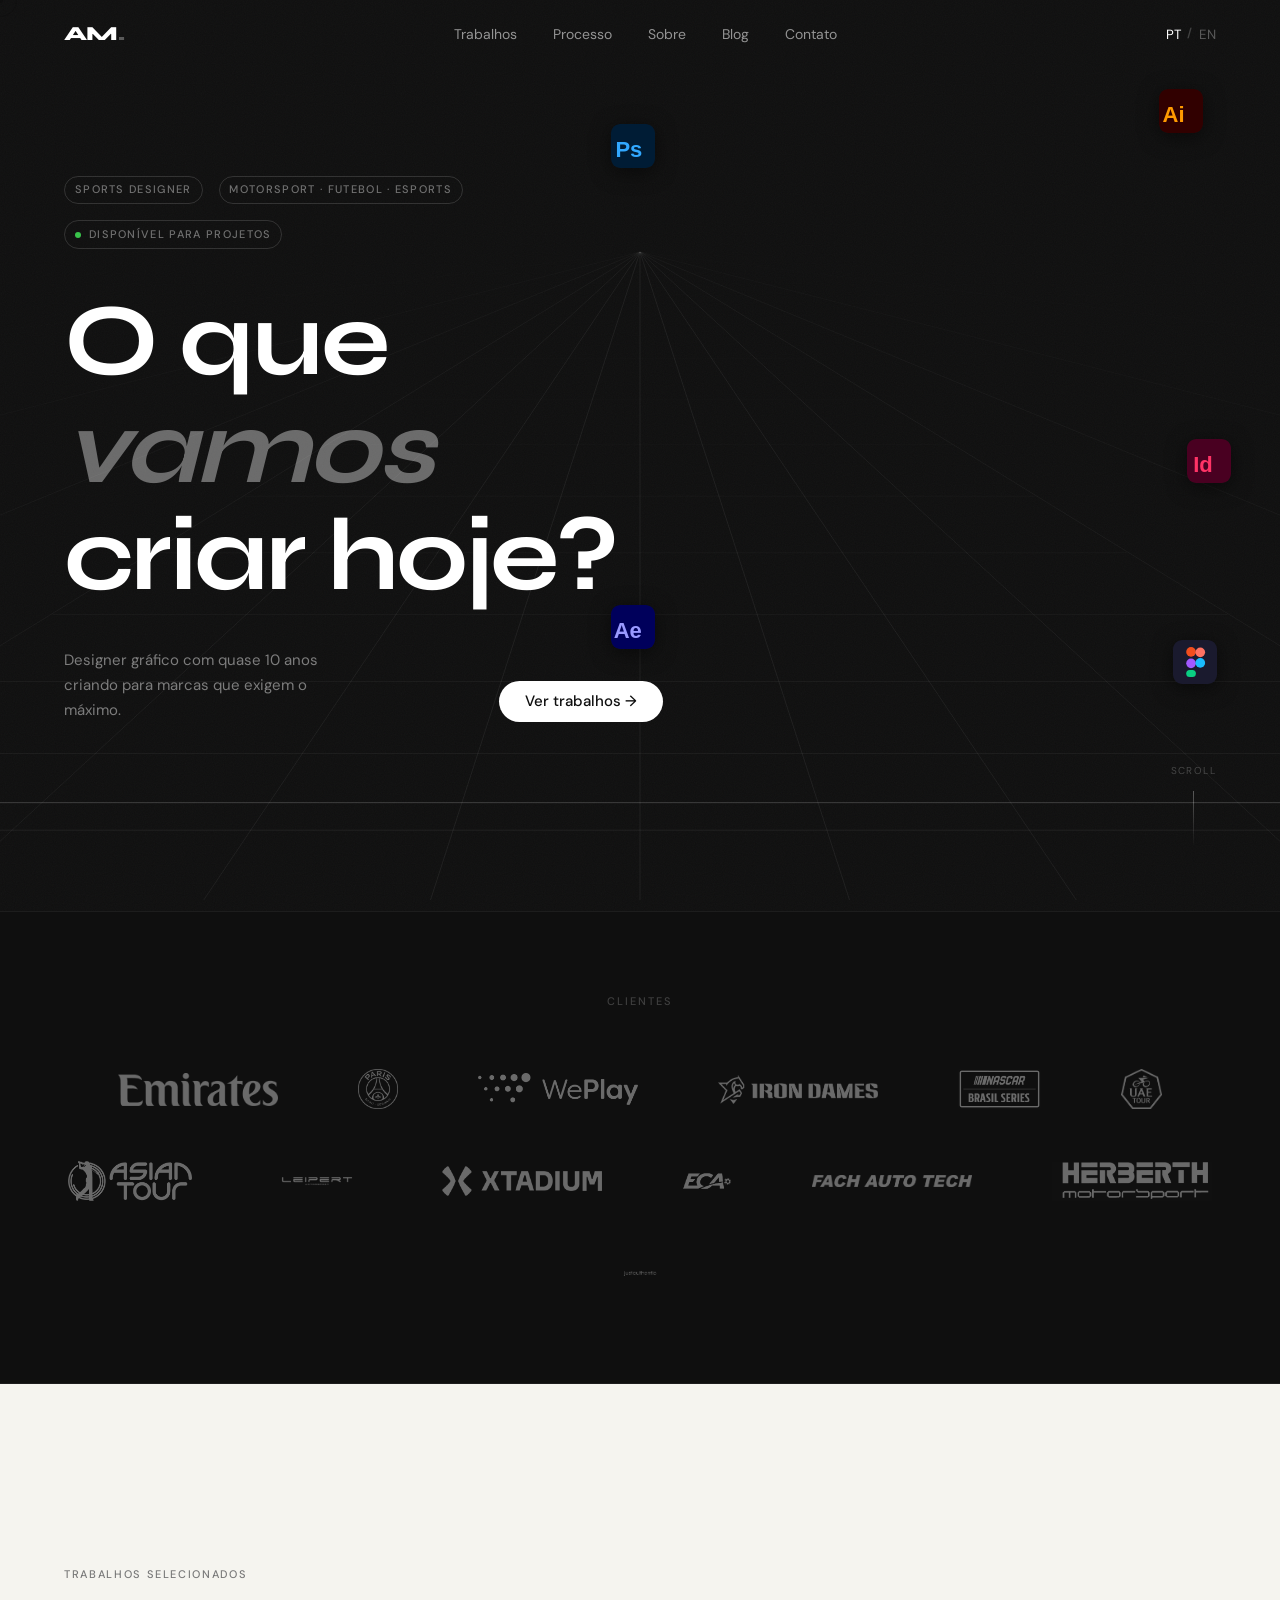
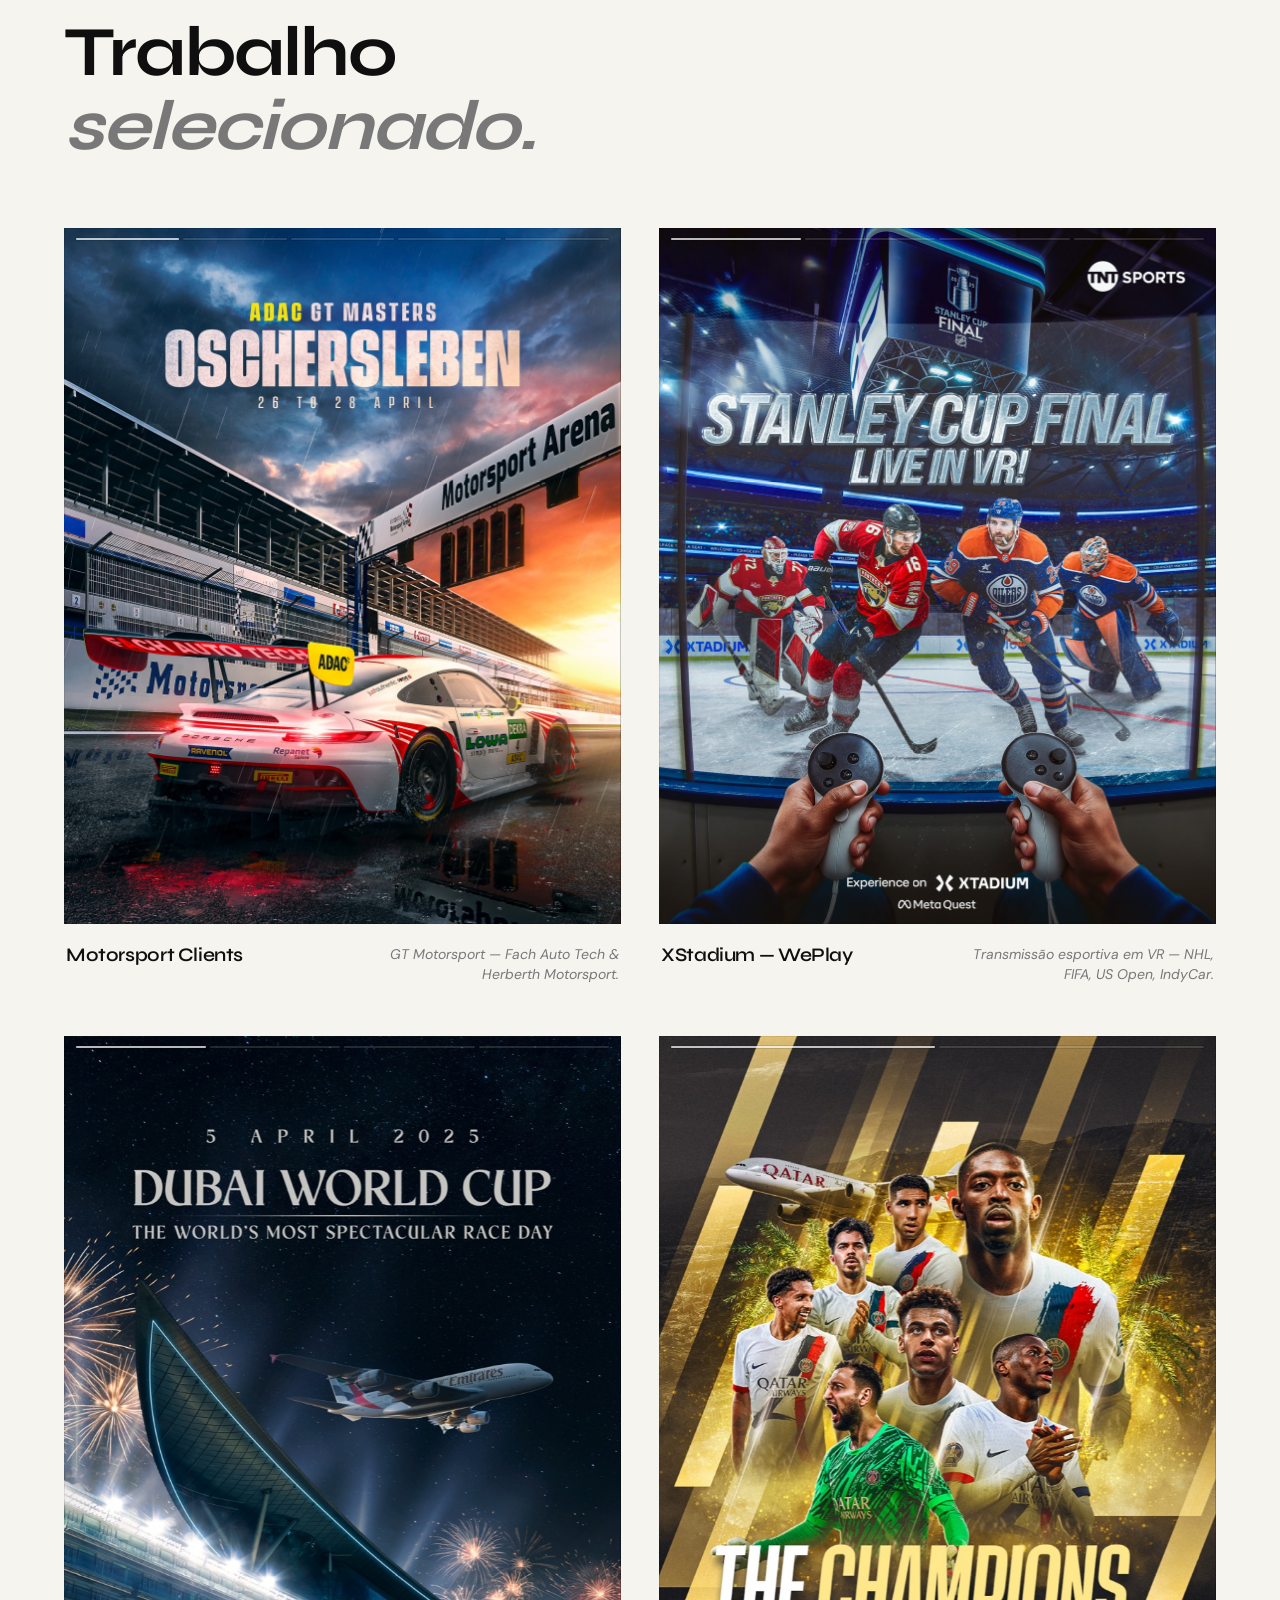
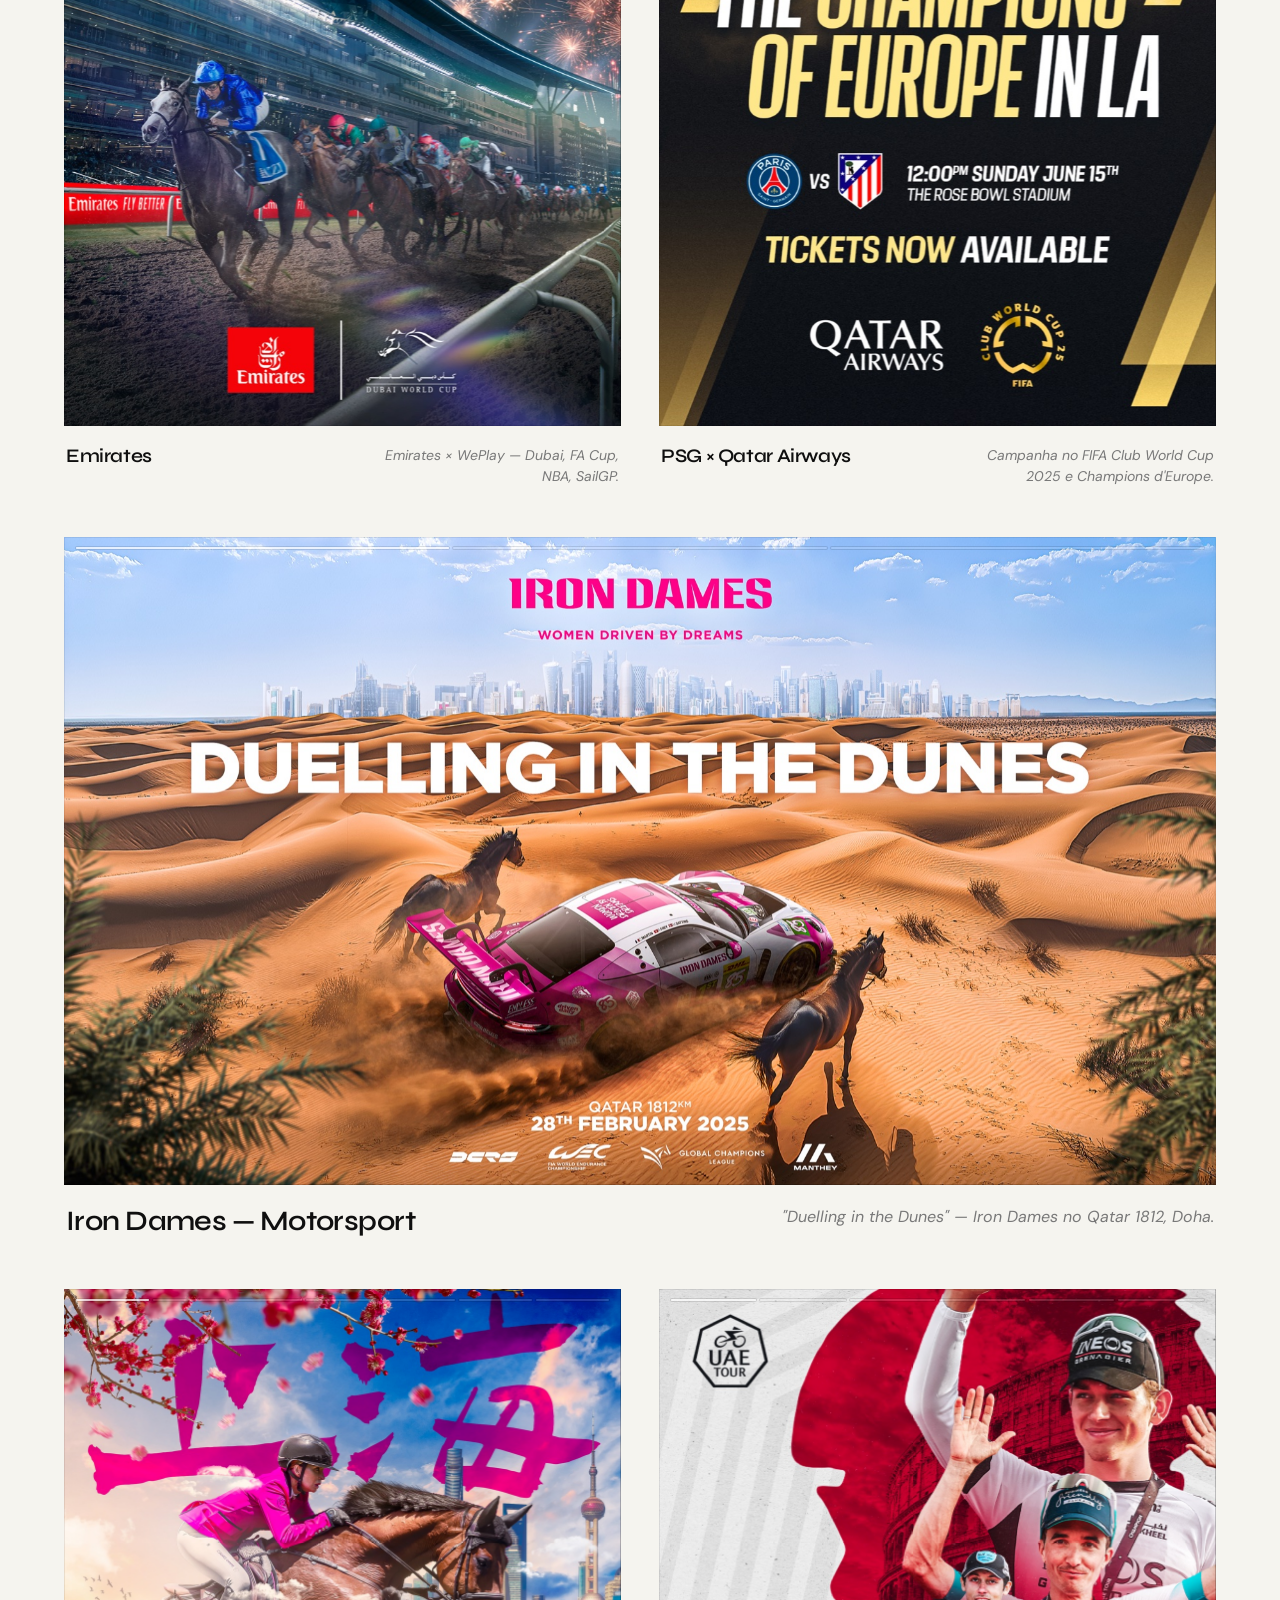
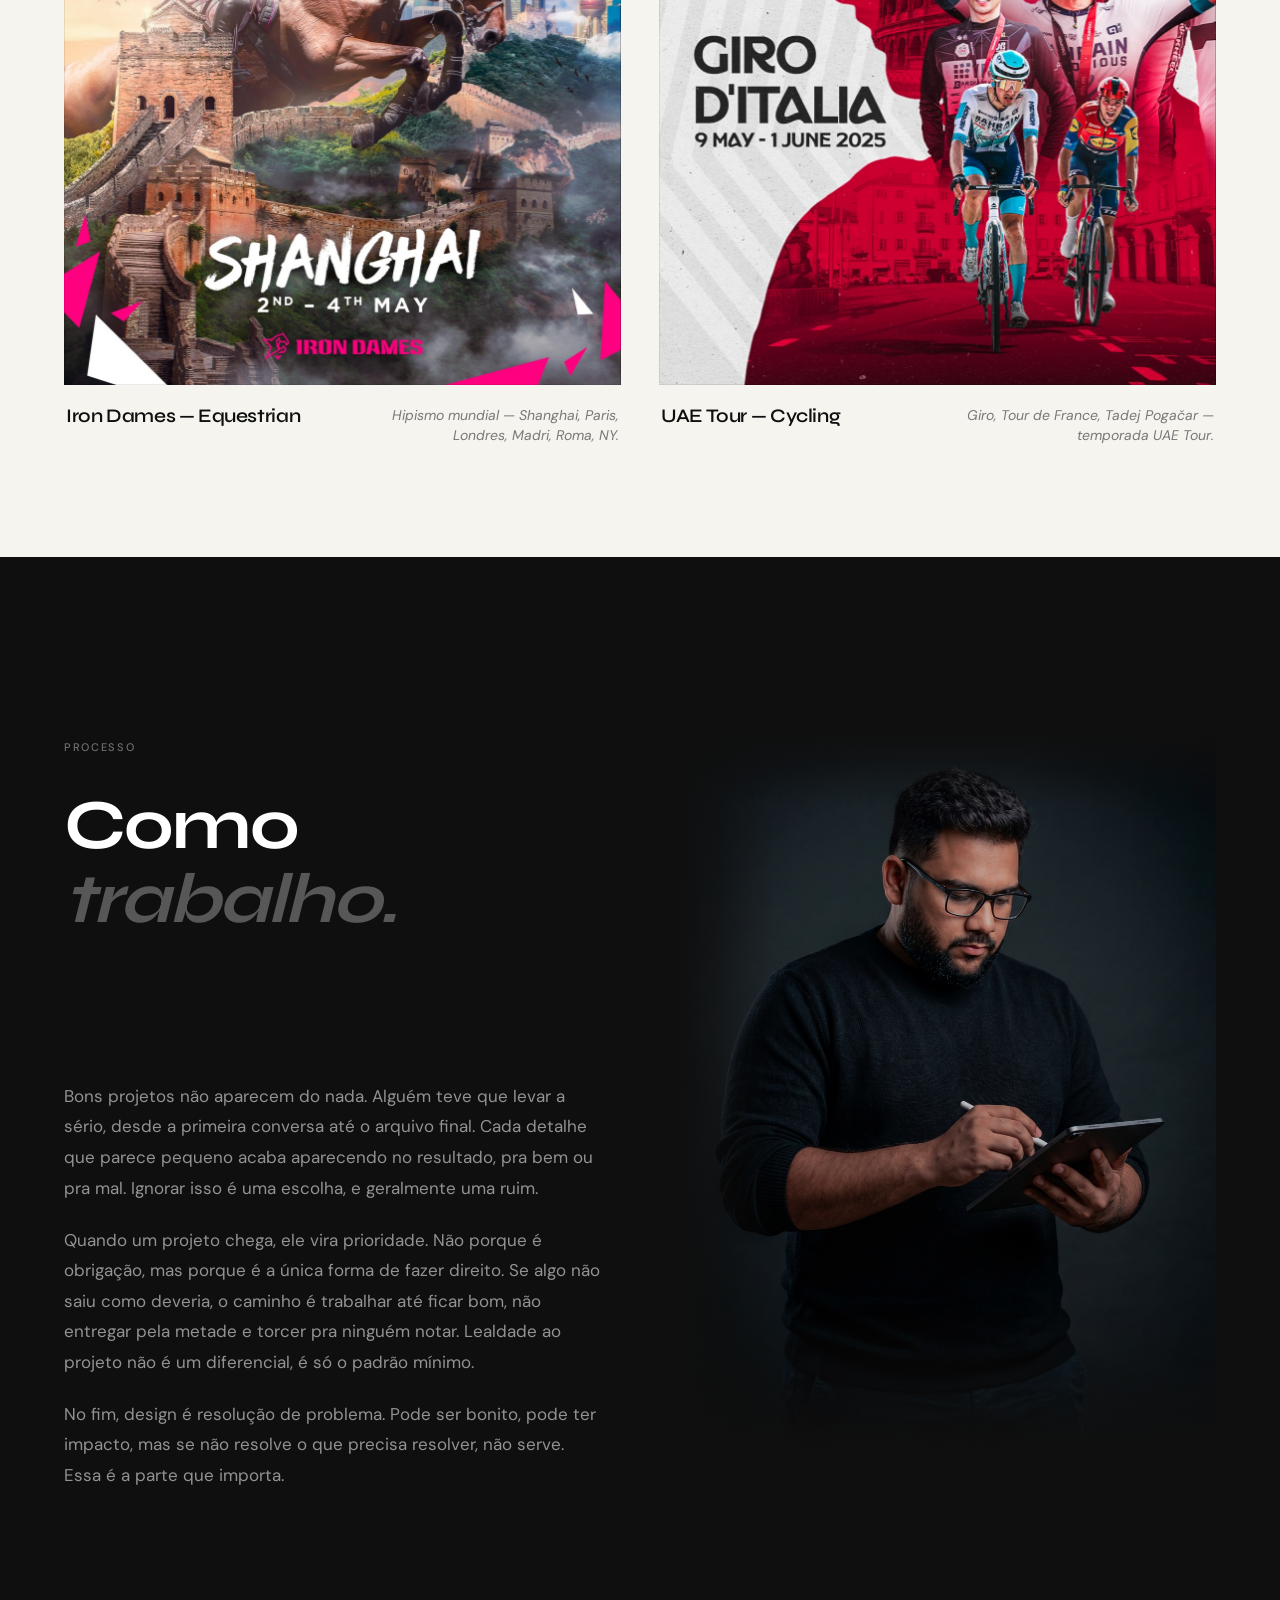
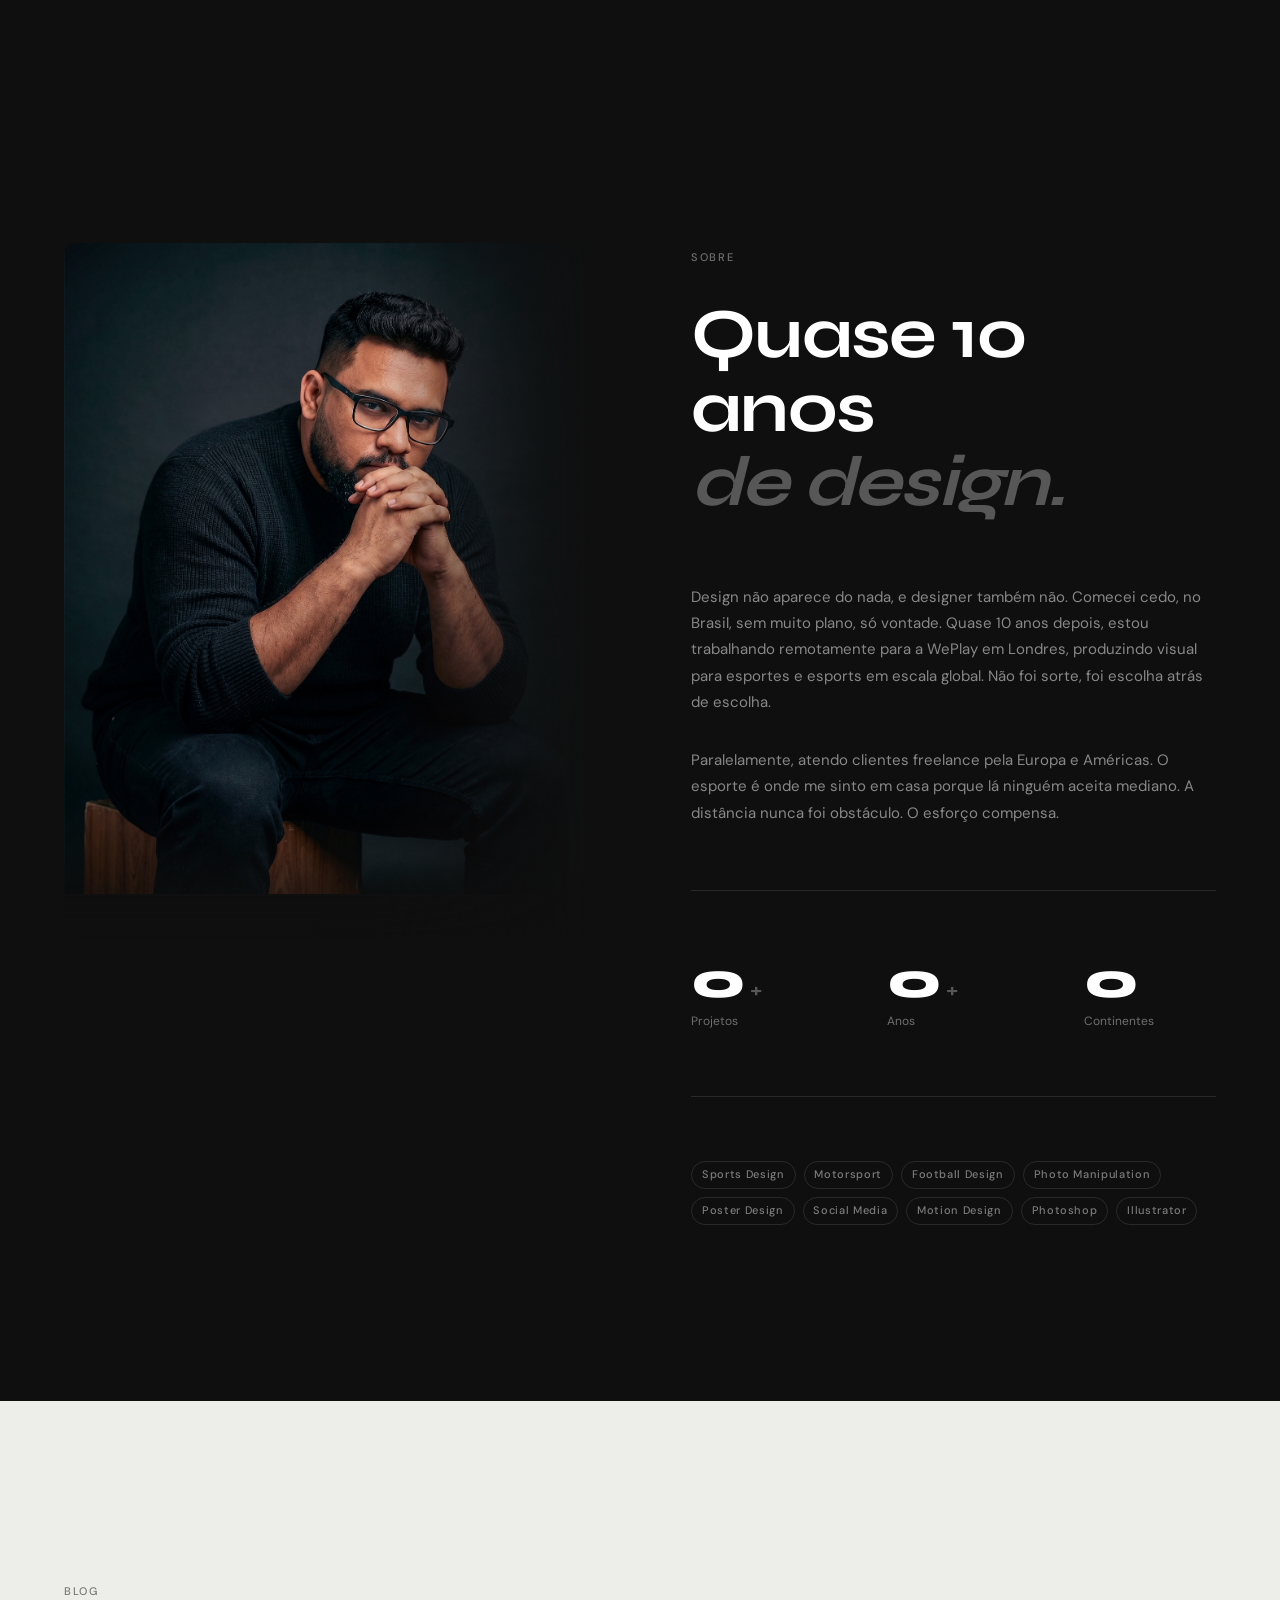
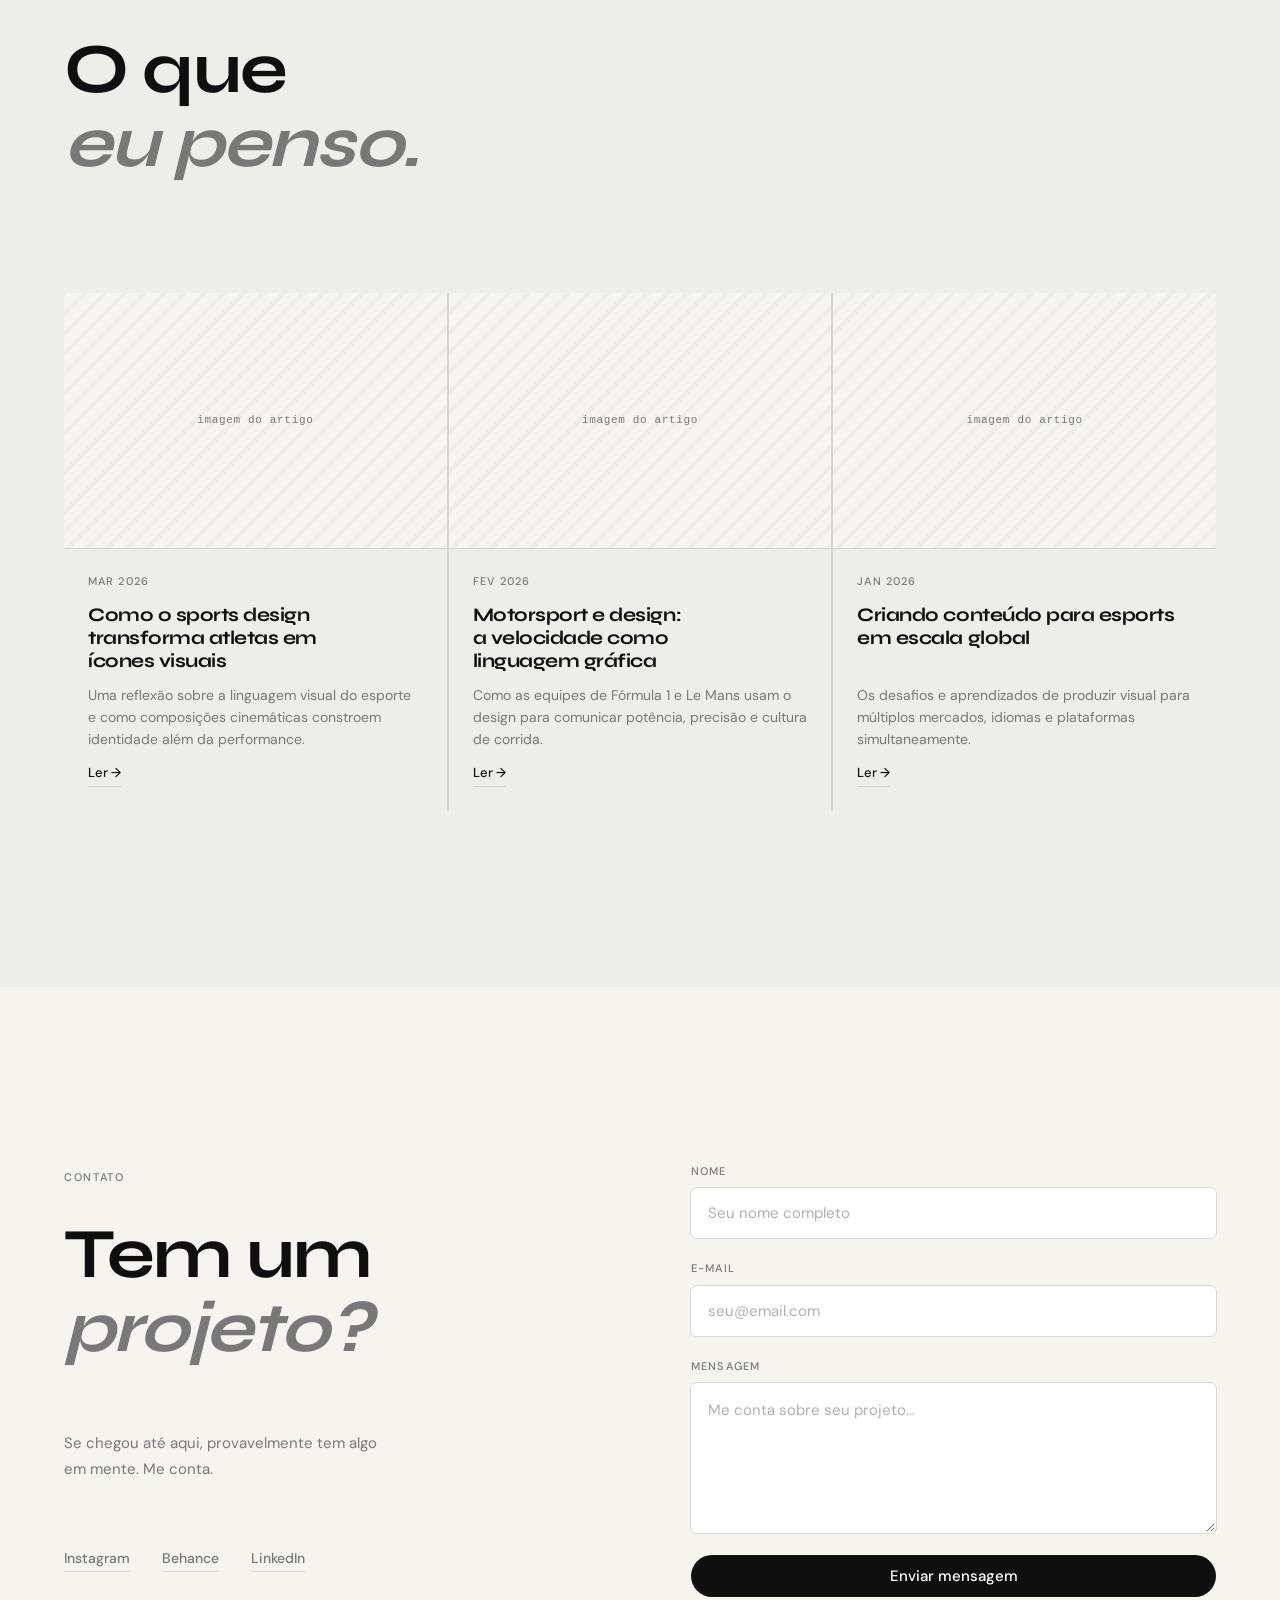
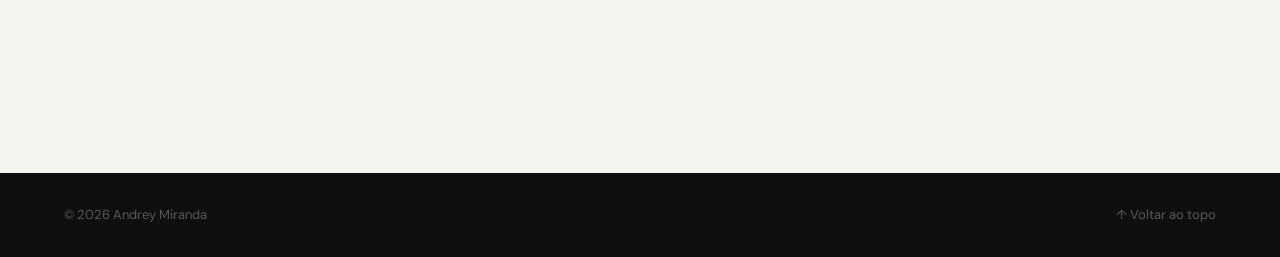
==== index.html @ f769fe4b "Portfólio v4.0 — redesign completo da seção de projetos Stories-style grid com ciclagem automática, " ====
<!DOCTYPE html>
<html lang="pt-BR" data-lang="pt">
<head>
  <meta charset="UTF-8" />
  <meta name="viewport" content="width=device-width, initial-scale=1.0" />
  <meta name="description" content="Andrey Miranda — Designer gráfico com quase 10 anos criando para marcas que exigem o máximo." />
  <title>Andrey Miranda — Designer Gráfico</title>
  <link rel="preconnect" href="https://fonts.googleapis.com" />
  <link rel="preconnect" href="https://fonts.gstatic.com" crossorigin />
  <link href="https://fonts.googleapis.com/css2?family=Syne:wght@400;500;600;700;800&family=DM+Sans:ital,opsz,wght@0,9..40,300;0,9..40,400;0,9..40,500;1,9..40,300;1,9..40,400&display=swap" rel="stylesheet" />
  <link rel="stylesheet" href="portfolio.css?v=4.0" />
  <style>
    .work-card__link { width:100%; text-align:left; background:none; border:none; padding:0; display:block; }
    .work-card__link:focus-visible { outline:2px solid var(--text); outline-offset:2px; }
    #lightbox:focus { outline:none; }
    .lightbox__media .ph { height:100%; min-height:400px; }
    .about__image-wrap { background:transparent; }
  </style>
</head>
<body>

<!-- LOADER -->
<div id="loader" aria-hidden="true">
  <div class="loader__inner">
    <span class="loader__name">Andrey Miranda</span>
    <div class="loader__bar-wrap"><div class="loader__bar"></div></div>
  </div>
</div>

<!-- CURSOR -->
<div id="cursor-dot"  aria-hidden="true"></div>
<div id="cursor-ring" aria-hidden="true"></div>

<!-- HEADER -->
<header id="header">
  <nav class="nav container">
    <a href="#" class="nav__logo">AM<span>.</span></a>
    <ul class="nav__links">
      <li><a href="#trabalhos" class="nav__link" data-i18n="nav.work">Trabalhos</a></li>
      <li><a href="#processo"  class="nav__link" data-i18n="nav.process">Processo</a></li>
      <li><a href="#sobre"     class="nav__link" data-i18n="nav.about">Sobre</a></li>
      <li><a href="#blog"      class="nav__link" data-i18n="nav.blog">Blog</a></li>
      <li><a href="#contato"   class="nav__link" data-i18n="nav.contact">Contato</a></li>
    </ul>
    <div class="nav__right">
      <div class="lang-toggle" role="group" aria-label="Language">
        <button class="lang-toggle__opt is-active" data-l="pt">PT</button>
        <span class="lang-toggle__sep">/</span>
        <button class="lang-toggle__opt" data-l="en">EN</button>
      </div>
      <button class="nav__menu-btn" aria-label="Abrir menu" aria-expanded="false">
        <span></span><span></span>
      </button>
    </div>
  </nav>
  <div class="mobile-menu" id="mobileMenu" aria-hidden="true">
    <ul class="mobile-menu__links">
      <li><a href="#trabalhos" class="mobile-menu__link" data-i18n="nav.work">Trabalhos</a></li>
      <li><a href="#processo"  class="mobile-menu__link" data-i18n="nav.process">Processo</a></li>
      <li><a href="#sobre"     class="mobile-menu__link" data-i18n="nav.about">Sobre</a></li>
      <li><a href="#blog"      class="mobile-menu__link" data-i18n="nav.blog">Blog</a></li>
      <li><a href="#contato"   class="mobile-menu__link" data-i18n="nav.contact">Contato</a></li>
    </ul>
    <div class="lang-toggle" role="group" aria-label="Language">
      <button class="lang-toggle__opt is-active" data-l="pt">PT</button>
      <span class="lang-toggle__sep">/</span>
      <button class="lang-toggle__opt" data-l="en">EN</button>
    </div>
  </div>
</header>

<main>

  <!-- HERO -->
  <section id="hero" class="hero">
    <canvas id="heroCanvas" class="hero__canvas" aria-hidden="true"></canvas>
    <div class="hero__noise" aria-hidden="true"></div>

    <!-- Cut-out figure + floating tool icons -->
    <div class="hero__figure" aria-hidden="true">
      <div class="hero__figure-inner">
        <img class="hero__cutout" src="assets/profile/andrey-cutout.png" alt="" loading="eager" decoding="async">
        <div class="hero__tools">
          <div class="hero__tool hero__tool--ps">
            <svg viewBox="0 0 50 50" xmlns="http://www.w3.org/2000/svg"><rect width="50" height="50" rx="9" fill="#001C35"/><text x="5" y="37" fill="#31A8FF" font-size="25" font-weight="800" font-family="Arial Black,Arial,sans-serif">Ps</text></svg>
            <span class="hero__tool-tip">Photoshop</span>
          </div>
          <div class="hero__tool hero__tool--ai">
            <svg viewBox="0 0 50 50" xmlns="http://www.w3.org/2000/svg"><rect width="50" height="50" rx="9" fill="#310000"/><text x="4" y="37" fill="#FF9A00" font-size="25" font-weight="800" font-family="Arial Black,Arial,sans-serif">Ai</text></svg>
            <span class="hero__tool-tip">Illustrator</span>
          </div>
          <div class="hero__tool hero__tool--id">
            <svg viewBox="0 0 50 50" xmlns="http://www.w3.org/2000/svg"><rect width="50" height="50" rx="9" fill="#490021"/><text x="7" y="37" fill="#FF3366" font-size="25" font-weight="800" font-family="Arial Black,Arial,sans-serif">Id</text></svg>
            <span class="hero__tool-tip">InDesign</span>
          </div>
          <div class="hero__tool hero__tool--ae">
            <svg viewBox="0 0 50 50" xmlns="http://www.w3.org/2000/svg"><rect width="50" height="50" rx="9" fill="#00005B"/><text x="3" y="37" fill="#9999FF" font-size="25" font-weight="800" font-family="Arial Black,Arial,sans-serif">Ae</text></svg>
            <span class="hero__tool-tip">After Effects</span>
          </div>
          <div class="hero__tool hero__tool--figma">
            <svg viewBox="0 0 50 50" xmlns="http://www.w3.org/2000/svg"><rect width="50" height="50" rx="9" fill="#1A1A2E"/><rect x="15" y="8" width="11" height="11" rx="5.5" fill="#F24E1E"/><rect x="15" y="21" width="11" height="11" rx="5.5" fill="#A259FF"/><rect x="15" y="34" width="11" height="8" rx="4" fill="#0ACF83"/><circle cx="31" cy="14" r="5.5" fill="#FF7262"/><circle cx="31" cy="26" r="5.5" fill="#1ABCFE"/></svg>
            <span class="hero__tool-tip">Figma</span>
          </div>
        </div>
      </div>
    </div>

    <div class="container hero__content">
      <div class="hero__text">
        <div class="hero__eyebrow">
          <span class="hero__tag" data-i18n="hero.tag1">Sports Designer</span>
          <span class="hero__tag" data-i18n="hero.tag2">Motorsport · Futebol · Esports</span>
          <span class="hero__tag hero__available"><span class="hero__dot"></span><span data-i18n="hero.available">Disponível para projetos</span></span>
        </div>
        <h1 class="hero__title">
          <div class="line-wrap"><span class="hero__line" data-i18n="hero.line1">Fazendo esporte</span></div>
          <div class="line-wrap"><span class="hero__line"><em data-i18n="hero.line2">parecer como</em></span></div>
          <div class="line-wrap"><span class="hero__line" data-i18n="hero.line3">deve ser.</span></div>
        </h1>
        <div class="hero__bottom">
          <p class="hero__desc" data-i18n="hero.desc">Sports design para equipes, atletas e marcas ao redor do mundo.</p>
          <a href="#trabalhos" class="btn btn--primary magnetic"><span data-i18n="hero.cta">Ver trabalhos →</span></a>
        </div>
      </div>
    </div>
    <div class="hero__scroll-hint" aria-hidden="true">
      <span>Scroll</span>
      <div class="hero__scroll-line"></div>
    </div>
  </section>

  <!-- CLIENTES -->
  <section class="clients" aria-label="Marcas e clientes" style="background-color:#0F0F0F;color:white">
    <div class="container">
      <p class="clients__label" data-i18n="clients.label">Marcas &amp; Clientes</p>
      <div class="clients__grid">
        <figure class="client-logo"><img src="assets/clients/Emirates.png"       alt="Emirates"       class="client-logo__img" loading="lazy"></figure>
        <figure class="client-logo"><img src="assets/clients/PSG.png"            alt="PSG"            class="client-logo__img" loading="lazy"></figure>
        <figure class="client-logo"><img src="assets/clients/Weplay.png"         alt="WePlay"         class="client-logo__img" loading="lazy"></figure>
        <figure class="client-logo"><img src="assets/clients/Iron Dames.png"     alt="Iron Dames"     class="client-logo__img" loading="lazy"></figure>
        <figure class="client-logo"><img src="assets/clients/Nascar Brasil.png"  alt="Nascar Brasil"  class="client-logo__img" loading="lazy"></figure>
        <figure class="client-logo"><img src="assets/clients/UAE.png"            alt="UAE Tour"       class="client-logo__img" loading="lazy"></figure>
        <figure class="client-logo"><img src="assets/clients/Asian Tour.png"     alt="Asian Tour"     class="client-logo__img" loading="lazy"></figure>
        <figure class="client-logo"><img src="assets/clients/Leipert.png"        alt="Leipert"        class="client-logo__img" loading="lazy"></figure>
        <figure class="client-logo"><img src="assets/clients/Xstadium.png"       alt="Xstadium"       class="client-logo__img" loading="lazy"></figure>
        <figure class="client-logo"><img src="assets/clients/ECA.png"            alt="ECA"            class="client-logo__img" loading="lazy"></figure>
        <figure class="client-logo"><img src="assets/clients/Fach Auto Tech.png" alt="Fach Auto Tech" class="client-logo__img" loading="lazy"></figure>
        <figure class="client-logo"><img src="assets/clients/Heberth.png"        alt="Heberth"        class="client-logo__img" loading="lazy"></figure>
        <figure class="client-logo"><img src="assets/clients/Just Authentic.png" alt="Just Authentic" class="client-logo__img" loading="lazy"></figure>
      </div>
    </div>
  </section>

  <!-- TRABALHOS -->
  <section id="trabalhos" class="work">
    <div class="container">
      <div class="section-header">
        <span class="section-label" data-i18n="work.label">Trabalhos Selecionados</span>
        <h2 class="section-title">
          <div class="line-wrap"><span class="title-line" data-i18n="work.t1">O que</span></div>
          <div class="line-wrap"><span class="title-line"><em data-i18n="work.t2">eu faço.</em></span></div>
        </h2>
      </div>
    </div>
    <!-- Grid is full-bleed (no container padding) for editorial impact -->
    <div class="work__grid" id="workGrid"></div>
  </section>

  <!-- PROCESSO -->
  <section id="processo" class="process">
    <div class="container">
      <div class="process__inner">
        <div class="process__left">
          <div class="section-header">
            <span class="section-label" data-i18n="process.label">Como trabalho</span>
            <h2 class="section-title">
              <div class="line-wrap"><span class="title-line" data-i18n="process.t1">Como</span></div>
              <div class="line-wrap"><span class="title-line"><em data-i18n="process.t2">trabalho.</em></span></div>
            </h2>
          </div>
          <div class="process__steps" id="processSteps"></div>
        </div>
        <div class="process__right" aria-hidden="true">
          <div class="process__photo-wrap">
            <img
              class="process__photo"
              src="assets/profile/andrey-processo.jpg"
              alt=""
              loading="lazy"
              decoding="async"
            >
            <div class="process__photo-vignette"></div>
          </div>
        </div>
      </div>
    </div>
  </section>

  <!-- SOBRE -->
  <section id="sobre" class="about">
    <div class="container">
      <div class="about__grid">
        <div class="about__image-col">
          <div class="about__image-wrap">
            <img src="assets/profile/andrey-about.jpg" alt="Andrey Miranda, Sports Designer" class="about__image" loading="lazy" />
            <div class="about__image-grad"></div>
          </div>
        </div>
        <div class="about__content">
          <span class="section-label about__label" data-i18n="about.label">Sobre mim</span>
          <h2 class="section-title about__title">
            <div class="line-wrap"><span class="title-line" data-i18n="about.t1">Onde o esporte</span></div>
            <div class="line-wrap"><span class="title-line"><em data-i18n="about.t2">encontra o design.</em></span></div>
          </h2>
          <p class="about__text" data-i18n="about.p1">Comecei a trabalhar com design muito cedo, sempre buscando aprender mais. Hoje, com quase 10 anos de experiência, estou focado no Design Esportivo — criando composições cinemáticas que transformam atletas e equipes em ícones visuais.</p>
          <p class="about__text" data-i18n-html="about.p2html">Atualmente na <strong>WePlay</strong> (Londres), produzo conteúdo visual para esportes e esports ao redor do mundo. Paralelamente, atendo clientes freelance — de equipes de motorsport europeias a marcas de futebol e entretenimento esportivo.</p>
          <div class="about__stats">
            <div class="stat">
              <div class="stat__top"><span class="stat__number" data-target="50">0</span><span class="stat__plus">+</span></div>
              <span class="stat__label" data-i18n="about.s1">Projetos</span>
            </div>
            <div class="stat">
              <div class="stat__top"><span class="stat__number" data-target="10">0</span><span class="stat__plus">+</span></div>
              <span class="stat__label" data-i18n="about.s2">Anos de experiência</span>
            </div>
            <div class="stat">
              <div class="stat__top"><span class="stat__number" data-target="3">0</span><span class="stat__plus"></span></div>
              <span class="stat__label" data-i18n="about.s3">Continentes</span>
            </div>
          </div>
          <div class="about__skills">
            <span class="skill-tag">Sports Design</span>
            <span class="skill-tag">Motorsport</span>
            <span class="skill-tag">Football Design</span>
            <span class="skill-tag">Photo Manipulation</span>
            <span class="skill-tag">Poster Design</span>
            <span class="skill-tag">Social Media</span>
            <span class="skill-tag">Motion Design</span>
            <span class="skill-tag">Photoshop</span>
            <span class="skill-tag">Illustrator</span>
          </div>
        </div>
      </div>
    </div>
  </section>

  <!-- BLOG -->
  <section id="blog" class="blog">
    <div class="container">
      <div class="section-header">
        <span class="section-label" data-i18n="blog.label">Blog</span>
        <h2 class="section-title">
          <div class="line-wrap"><span class="title-line" data-i18n="blog.t1">Pensamentos</span></div>
          <div class="line-wrap"><span class="title-line"><em data-i18n="blog.t2">sobre design.</em></span></div>
        </h2>
      </div>
      <div class="blog__grid" id="blogGrid"></div>
    </div>
  </section>

  <!-- CONTATO -->
  <section id="contato" class="contact">
    <div class="container">
      <div class="contact__grid">
        <div class="contact__left">
          <span class="section-label" data-i18n="contact.label">Contato</span>
          <h2 class="section-title contact__title">
            <div class="line-wrap"><span class="title-line" data-i18n="contact.t1">Vamos criar</span></div>
            <div class="line-wrap"><span class="title-line"><em data-i18n="contact.t2">projeto?</em></span></div>
          </h2>
          <p class="contact__desc" data-i18n="contact.desc">Tem um projeto esportivo em mente? Me conta. Atendo clientes de todo o mundo.</p>
          <div class="contact__socials">
            <a href="https://www.instagram.com/andreymirandadesigner/" target="_blank" rel="noopener noreferrer" class="social-link magnetic">Instagram</a>
            <a href="https://www.behance.net/andreymirandaa"           target="_blank" rel="noopener noreferrer" class="social-link magnetic">Behance</a>
            <a href="https://www.linkedin.com/in/andrey-miranda-a0bb9a1b4/" target="_blank" rel="noopener noreferrer" class="social-link magnetic">LinkedIn</a>
          </div>
        </div>
        <div class="contact__right">
          <form id="contactForm" class="contact-form" novalidate>
            <div class="form-group">
              <label for="cfName" class="form-label" data-i18n="contact.name">Nome</label>
              <input type="text" id="cfName" name="name" class="form-input" placeholder="Seu nome completo" data-i18n-ph="contact.ph.name" required autocomplete="name" />
              <span class="form-error" id="cfNameErr" role="alert"></span>
            </div>
            <div class="form-group">
              <label for="cfEmail" class="form-label" data-i18n="contact.email">E-mail</label>
              <input type="email" id="cfEmail" name="email" class="form-input" placeholder="seu@email.com" data-i18n-ph="contact.ph.email" required autocomplete="email" />
              <span class="form-error" id="cfEmailErr" role="alert"></span>
            </div>
            <div class="form-group">
              <label for="cfMsg" class="form-label" data-i18n="contact.msg">Mensagem</label>
              <textarea id="cfMsg" name="message" class="form-input form-textarea" placeholder="Me conta sobre seu projeto..." data-i18n-ph="contact.ph.msg" rows="5" required></textarea>
              <span class="form-error" id="cfMsgErr" role="alert"></span>
            </div>
            <button type="submit" class="btn btn--dark btn--full magnetic" id="cfSubmit">
              <span class="btn__text" data-i18n="contact.submit">Enviar mensagem</span>
              <span class="btn__loading" data-i18n="contact.sending">Enviando...</span>
            </button>
            <div class="form-success" id="cfSuccess" aria-live="polite">
              <span data-i18n="contact.ok">✓ Mensagem enviada! Entrarei em contato em breve.</span>
            </div>
          </form>
        </div>
      </div>
    </div>
  </section>

</main>

<!-- FOOTER -->
<footer class="footer">
  <div class="container">
    <div class="footer__inner">
      <span class="footer__copy" data-i18n="footer.copy">© 2026 Andrey Miranda</span>
      <a href="#" class="footer__top magnetic" data-i18n="footer.top">↑ Voltar ao topo</a>
    </div>
  </div>
</footer>

<!-- LIGHTBOX -->
<div id="lbBackdrop" class="lightbox-backdrop" aria-hidden="true"></div>
<div id="lightbox" class="lightbox" role="dialog" aria-modal="true" aria-label="Project detail" tabindex="-1">
  <div class="lightbox__media" id="lbMedia"></div>
  <div class="lightbox__info">
    <div class="lightbox__meta">
      <span class="lightbox__num" id="lbNum">01</span>
      <span class="lightbox__cat" id="lbCat"></span>
    </div>
    <h3 class="lightbox__title" id="lbTitle"></h3>
    <p  class="lightbox__desc"  id="lbDesc"></p>
    <a href="#" class="btn btn--outline magnetic" id="lbLink" target="_blank" rel="noopener noreferrer">Ver no Behance →</a>
    <div class="lightbox__nav">
      <span class="lightbox__counter" id="lbCounter">1 / 5</span>
      <button class="lightbox__arrow magnetic" id="lbPrev" aria-label="Projeto anterior">←</button>
      <button class="lightbox__arrow magnetic" id="lbNext" aria-label="Próximo projeto">→</button>
    </div>
  </div>
  <button class="lightbox__close magnetic" id="lbClose" aria-label="Fechar">✕</button>
</div>

<!-- TWEAKS -->
<div id="tweaksPanel" class="tweaks-panel" style="display:none" aria-label="Tweaks">
  <h4 class="tweaks-panel__title">Tweaks</h4>
  <div class="tweaks-row">
    <label for="twkGridSpeed">Velocidade da grade</label>
    <input type="range" id="twkGridSpeed" min="0.1" max="2" step="0.05" value="0.55">
  </div>
  <div class="tweaks-row">
    <label for="twkGridOpacity">Opacidade da grade</label>
    <input type="range" id="twkGridOpacity" min="0.02" max="0.3" step="0.01" value="0.09">
  </div>
  <div class="tweaks-row">
    <label for="twkCursorLag">Suavidade do cursor</label>
    <input type="range" id="twkCursorLag" min="0.04" max="0.35" step="0.01" value="0.11">
  </div>
</div>

<script src="https://cdnjs.cloudflare.com/ajax/libs/gsap/3.12.5/gsap.min.js"></script>
<script src="https://cdnjs.cloudflare.com/ajax/libs/gsap/3.12.5/ScrollTrigger.min.js"></script>
<script src="portfolio.js?v=4.0"></script>
</body>
</html>
---- portfolio.css ----
/* ─── RESET ─────────────────────────────────── */
*, *::before, *::after { box-sizing: border-box; margin: 0; padding: 0; }
html { scroll-behavior: auto; }
body { font-family: var(--font-body); background: var(--bg); color: var(--text); line-height: 1.6; overflow-x: hidden; cursor: none; }
img, video { max-width: 100%; display: block; }
a { color: inherit; text-decoration: none; }
ul { list-style: none; }
button { cursor: none; border: none; background: none; font-family: inherit; }

/* ─── TOKENS ─────────────────────────────────── */
:root {
  --bg: #F5F4EF;  --bg-alt: #EDEDEA;
  --dark: #0F0F0F; --dark-2: #1A1A1A;
  --text: #0F0F0F; --text-muted: #787878; --text-light: #B0B0B0; --white: #FFFFFF;
  --border: rgba(15,15,15,0.11); --border-light: rgba(255,255,255,0.11);
  --font-display: 'Syne', sans-serif; --font-body: 'DM Sans', sans-serif;
  --sp-xs:.5rem; --sp-sm:1rem; --sp-md:2rem; --sp-lg:4rem; --sp-xl:7rem; --sp-2xl:11rem;
  --container: 1320px; --radius: 12px; --radius-sm: 6px;
  --ease: cubic-bezier(0.25,0.46,0.45,0.94);
  --ease-out: cubic-bezier(0.16,1,0.3,1);
  --dur: 0.4s; --dur-lg: 0.7s;
}

/* ─── TYPOGRAPHY ─────────────────────────────── */
h1,h2,h3,h4 { font-family: var(--font-display); font-weight:700; line-height:1.05; letter-spacing:-0.025em; text-wrap: pretty; }
h1 { font-size: clamp(3rem,8vw,8rem); }
h2 { font-size: clamp(2.5rem,5.5vw,5.25rem); }
h3 { font-size: clamp(1.125rem,1.8vw,1.5rem); }
p  { font-size: clamp(0.9375rem,1.15vw,1.0625rem); line-height: 1.75; }
em { font-style: italic; font-weight: inherit; }

/* ─── UTILS ──────────────────────────────────── */
.container { width:100%; max-width:var(--container); margin:0 auto; padding:0 clamp(1.5rem,5vw,5rem); }
.section-label { display:inline-block; font-size:0.6875rem; font-weight:500; letter-spacing:0.15em; text-transform:uppercase; color:var(--text-muted); margin-bottom:var(--sp-md); }
.section-title { margin-bottom: var(--sp-lg); }
.line-wrap { display:block; overflow:hidden; }
section { padding: var(--sp-2xl) 0; }
.section-header { margin-bottom: var(--sp-xl); }

/* ─── PLACEHOLDER ────────────────────────────── */
.ph {
  width:100%; height:100%;
  background: repeating-linear-gradient(-45deg, var(--bg-alt) 0, var(--bg-alt) 4px, var(--bg) 4px, var(--bg) 14px);
  display:flex; align-items:center; justify-content:center;
}
.ph--dark {
  background: repeating-linear-gradient(-45deg, #191919 0, #191919 4px, #111 4px, #111 14px);
}
.ph__label { font-family:'Courier New',monospace; font-size:0.6875rem; color:var(--text-muted); letter-spacing:0.06em; text-align:center; padding:1rem; }
.ph__label--dark { color:rgba(255,255,255,0.22); }

/* ─── LOADER ─────────────────────────────────── */
#loader { position:fixed; inset:0; background:var(--dark); z-index:9999; display:flex; align-items:center; justify-content:center; }
.loader__name { display:block; font-family:var(--font-display); font-size:clamp(1.75rem,5vw,4rem); font-weight:700; color:var(--white); letter-spacing:-0.025em; opacity:0; transform:translateY(28px); }
.loader__bar-wrap { width:180px; height:1.5px; background:rgba(255,255,255,0.1); margin:1.5rem auto 0; overflow:hidden; border-radius:2px; }
.loader__bar { height:100%; width:0; background:var(--white); }

/* ─── CURSOR ─────────────────────────────────── */
#cursor-dot, #cursor-ring { position:fixed; top:0; left:0; pointer-events:none; z-index:9998; border-radius:50%; transform:translate(-50%,-50%); will-change:transform; }
#cursor-dot { width:5px; height:5px; background:var(--text); }
#cursor-ring { width:34px; height:34px; border:1.5px solid rgba(15,15,15,0.35); transition: width .35s var(--ease-out), height .35s var(--ease-out), background .35s var(--ease-out), border-color .35s var(--ease-out), opacity .3s; }
#cursor-ring.is-hovering { width:52px; height:52px; background:rgba(15,15,15,0.05); border-color:rgba(15,15,15,0.18); }
body.cursor-light #cursor-dot { background:var(--white); }
body.cursor-light #cursor-ring { border-color:rgba(255,255,255,0.35); }
body.cursor-light #cursor-ring.is-hovering { background:rgba(255,255,255,0.08); border-color:rgba(255,255,255,0.2); }
@media (hover:none) { #cursor-dot,#cursor-ring{display:none} body,a,button{cursor:auto} }

/* ─── NAV ────────────────────────────────────── */
#header { position:fixed; top:0; left:0; right:0; z-index:100; transition: background var(--dur) var(--ease), backdrop-filter var(--dur) var(--ease); }
#header.is-scrolled { background:rgba(15,15,15,0.82); backdrop-filter:blur(24px); -webkit-backdrop-filter:blur(24px); border-bottom:1px solid rgba(255,255,255,0.06); }
.nav { display:flex; align-items:center; justify-content:space-between; height:68px; }
.nav__logo { font-family:var(--font-display); font-size:1.25rem; font-weight:800; color:var(--white); letter-spacing:-0.03em; line-height:1; }
.nav__logo span { color:rgba(255,255,255,0.3); }
.nav__links { display:flex; align-items:center; gap:2.25rem; }
.nav__link { font-size:0.875rem; color:rgba(255,255,255,0.55); position:relative; transition:color var(--dur) var(--ease); }
.nav__link::after { content:''; position:absolute; left:0; bottom:-3px; width:100%; height:1px; background:var(--white); transform:scaleX(0); transform-origin:right; transition:transform .35s var(--ease-out); }
.nav__link:hover { color:var(--white); }
.nav__link:hover::after { transform:scaleX(1); transform-origin:left; }
.nav__right { display:flex; align-items:center; gap:1.5rem; }

/* Lang toggle */
.lang-toggle { display:flex; align-items:center; gap:0.375rem; font-size:0.75rem; font-weight:600; letter-spacing:0.1em; }
.lang-toggle__opt { color:rgba(255,255,255,0.3); transition:color var(--dur) var(--ease); }
.lang-toggle__opt.is-active { color:var(--white); }
.lang-toggle__sep { color:rgba(255,255,255,0.2); }

/* Mobile menu button */
.nav__menu-btn { display:none; flex-direction:column; justify-content:center; gap:5px; width:28px; height:28px; }
.nav__menu-btn span { display:block; width:100%; height:1.5px; background:var(--white); transition:transform var(--dur) var(--ease), opacity var(--dur) var(--ease); transform-origin:center; }
.nav__menu-btn.is-active span:first-child { transform:translateY(6.5px) rotate(45deg); }
.nav__menu-btn.is-active span:last-child  { transform:translateY(-6.5px) rotate(-45deg); }
@media (max-width:768px) { .nav__links{display:none} .nav__menu-btn{display:flex} }

.mobile-menu { position:fixed; inset:0; background:var(--dark-2); z-index:99; display:flex; flex-direction:column; align-items:center; justify-content:center; gap:2rem; opacity:0; pointer-events:none; transition:opacity var(--dur-lg) var(--ease); }
.mobile-menu.is-open { opacity:1; pointer-events:auto; }
.mobile-menu__links { text-align:center; display:flex; flex-direction:column; gap:1rem; }
.mobile-menu__link { font-family:var(--font-display); font-size:clamp(2.5rem,10vw,5rem); font-weight:700; color:rgba(255,255,255,0.35); letter-spacing:-0.025em; transition:color var(--dur) var(--ease); }
.mobile-menu__link:hover { color:var(--white); }
.mobile-menu .lang-toggle { border-top:1px solid rgba(255,255,255,0.1); padding-top:2rem; width:100%; justify-content:center; font-size:0.9rem; }

/* ─── HERO ───────────────────────────────────── */
.hero { min-height:100svh; display:flex; flex-direction:column; justify-content:flex-end; padding-bottom:var(--sp-xl); position:relative; background:var(--dark); color:var(--white); overflow:hidden; }
.hero__canvas { position:absolute; inset:0; width:100%; height:100%; }
.hero__noise { position:absolute; inset:0; opacity:.035; background-image:url("data:image/svg+xml,%3Csvg viewBox='0 0 200 200' xmlns='http://www.w3.org/2000/svg'%3E%3Cfilter id='n'%3E%3CfeTurbulence type='fractalNoise' baseFrequency='0.9' numOctaves='4' stitchTiles='stitch'/%3E%3C/filter%3E%3Crect width='100%25' height='100%25' filter='url(%23n)'/%3E%3C/svg%3E"); background-size:200px 200px; pointer-events:none; }

/* ── Hero cut-out figure ── */
.hero__figure { position:absolute; right:0; bottom:0; height:96%; z-index:1; pointer-events:none; display:flex; align-items:flex-end; }
.hero__figure-inner { position:relative; height:100%; }
.hero__cutout { display:block; height:100%; width:auto; object-fit:contain; object-position:bottom; opacity:0; filter:drop-shadow(-20px 0 80px rgba(0,0,0,0.55)); pointer-events:none; }

/* ── Tool icons ── */
.hero__tools { position:absolute; inset:0; pointer-events:none; }
.hero__tool { position:absolute; width:44px; height:44px; pointer-events:auto; }
.hero__tool svg { width:100%; height:100%; display:block; border-radius:9px; box-shadow:0 4px 20px rgba(0,0,0,0.5); transition:transform 0.3s var(--ease-out), box-shadow 0.3s var(--ease-out), filter 0.3s; }
.hero__tool:hover svg { transform:scale(1.25) translateY(-4px); box-shadow:0 8px 32px rgba(0,0,0,0.65); filter:brightness(1.15); }
.hero__tool-tip { position:absolute; bottom:calc(100% + 8px); left:50%; transform:translateX(-50%); background:rgba(15,15,15,0.9); color:rgba(255,255,255,0.85); font-size:0.625rem; font-weight:600; letter-spacing:0.08em; text-transform:uppercase; white-space:nowrap; padding:.3em .7em; border-radius:4px; opacity:0; pointer-events:none; transition:opacity 0.2s, transform 0.2s; transform:translateX(-50%) translateY(4px); }
.hero__tool:hover .hero__tool-tip { opacity:1; transform:translateX(-50%) translateY(0); }
/* Floating animations - 3 variants, staggered */
@keyframes float-A { 0%,100% { transform:translateY(0) rotate(-2deg); } 50% { transform:translateY(-11px) rotate(1.5deg); } }
@keyframes float-B { 0%,100% { transform:translateY(-5px) rotate(1deg); } 50% { transform:translateY(7px) rotate(-2deg); } }
@keyframes float-C { 0%,100% { transform:translateY(0) rotate(2deg); } 50% { transform:translateY(-15px) rotate(-1deg); } }
.hero__tool--ps    { top:10%;    left:5%;   animation:float-A 3.2s 0.0s ease-in-out infinite; }
.hero__tool--ai    { top:6%;     right:11%; animation:float-B 2.9s 0.7s ease-in-out infinite; }
.hero__tool--id    { top:46%;   right:7%;  animation:float-A 3.1s 0.4s ease-in-out infinite; }
.hero__tool--ae    { bottom:30%; left:5%;   animation:float-C 3.4s 1.1s ease-in-out infinite; }
.hero__tool--figma { bottom:26%; right:9%;  animation:float-B 3.3s 1.8s ease-in-out infinite; }
/* Pause float on hover */
.hero__tool:hover { animation-play-state:paused; }

/* ── Hero text ── */
.hero__content { display:flex; flex-direction:column; justify-content:flex-end; padding-bottom:clamp(3rem,6vw,5rem); position:relative; z-index:2; height:100%; }
.hero__text { max-width:min(52%,620px); display:flex; flex-direction:column; gap:clamp(1.5rem,3vw,2.5rem); }

@media (max-width:1000px) { .hero__figure { height:88%; } .hero__tool { width:38px; height:38px; } .hero__text { max-width:60%; } }
@media (max-width:700px) { .hero__figure { height:70%; opacity:0.6; } .hero__tools { display:none; } .hero__text { max-width:100%; } }
@media (max-width:500px) { .hero__figure { display:none; } }
.hero__eyebrow { display:flex; align-items:center; gap:var(--sp-sm); flex-wrap:wrap; }
.hero__tag { display:inline-flex; align-items:center; font-size:0.6875rem; font-weight:500; letter-spacing:0.12em; text-transform:uppercase; color:rgba(255,255,255,0.4); border:1px solid rgba(255,255,255,0.14); padding:.4em .9em; border-radius:999px; }
.hero__title { color:var(--white); }
.hero__title em { color:rgba(255,255,255,0.38); }
.hero__bottom { display:flex; align-items:flex-end; justify-content:space-between; gap:var(--sp-md); }
.hero__desc { max-width:260px; color:rgba(255,255,255,0.45); font-size:.9375rem; line-height:1.65; }
.hero__scroll-hint { position:absolute; bottom:var(--sp-lg); right:clamp(1.5rem,5vw,5rem); display:flex; flex-direction:column; align-items:center; gap:.75rem; color:rgba(255,255,255,0.22); font-size:.625rem; letter-spacing:.14em; text-transform:uppercase; z-index:1; }
.hero__scroll-line { width:1px; height:56px; background:linear-gradient(to bottom, rgba(255,255,255,0.3), transparent); animation:scrollLine 2.2s var(--ease-out) infinite; }
@keyframes scrollLine { 0%{transform:scaleY(0);transform-origin:top} 50%{transform:scaleY(1);transform-origin:top} 51%{transform:scaleY(1);transform-origin:bottom} 100%{transform:scaleY(0);transform-origin:bottom} }
@media (max-width:700px) { .hero__bottom{flex-direction:column;align-items:flex-start} }

/* ─── HERO AVAILABLE BADGE ───────────────────── */
.hero__available { display: inline-flex; align-items: center; gap: 0.5rem; }
.hero__dot {
  width: 6px; height: 6px; border-radius: 50%;
  background: oklch(0.72 0.2 145);
  flex-shrink: 0;
  animation: dotPulse 2.4s ease-in-out infinite;
}
@keyframes dotPulse {
  0%,100% { opacity: 1; transform: scale(1); }
  50%      { opacity: 0.4; transform: scale(0.7); }
}

/* ─── ABOUT IMAGE GRAD ───────────────────────── */
.about__image-wrap { position: relative; }
.about__image-grad {
  position: absolute; inset: 0;
  background: linear-gradient(to right, transparent 60%, #0F0F0F 100%),
              linear-gradient(to top, #0F0F0F 0%, transparent 20%);
  pointer-events: none;
}
.about__image-wrap--cut { border-radius: 0; background: transparent; overflow: visible; }
.about__image--cut { object-fit: contain; object-position: bottom center; filter: drop-shadow(0 24px 48px rgba(0,0,0,0.6)); }

/* ─── CLIENTS ────────────────────────────────── */
.clients {
  background-color: #0F0F0F;
  color: white;
  padding: 5rem 0 5.5rem;
  border-top: 1px solid rgba(255,255,255,0.06);
  border-bottom: 1px solid rgba(255,255,255,0.06);
}
.clients__label {
  text-align: center;
  font-size: 0.6875rem;
  font-weight: 500;
  letter-spacing: 0.18em;
  text-transform: uppercase;
  color: rgba(255,255,255,0.2);
  margin-bottom: 3.5rem;
}
.clients__grid {
  display: flex;
  flex-wrap: wrap;
  justify-content: center;
  align-items: center;
  gap: 3rem 5rem;
}
.client-logo {
  margin: 0;
  padding: 0;
  display: flex;
  align-items: center;
  justify-content: center;
  height: 44px;
  overflow: visible;
}
.client-logo svg {
  display: block;
  height: 34px !important;
  width: auto !important;
  max-width: 180px;
  fill: white;
  color: white;
  opacity: 0.25;
  transition: opacity 0.4s var(--ease), transform 0.4s var(--ease-out);
}
.client-logo__img {
  display: block;
  height: 40px;
  width: auto;
  max-width: 160px;
  object-fit: contain;
  opacity: 0.38;
  filter: grayscale(1);
  transition: opacity 0.35s var(--ease), transform 0.35s var(--ease-out), filter 0.35s var(--ease);
}
.client-logo:hover .client-logo__img {
  opacity: 0.92;
  filter: grayscale(0);
  transform: scale(1.06);
}
@media (max-width: 600px) {
  .clients__grid { gap: 2rem 2.5rem; }
  .client-logo { height: 28px; }
  .client-logo__img { height: 26px; }
  .client-logo svg { height: 26px !important; }
}

/* ─── WORK v2 ─────────────────────────────────
   Grid editorial: cada projeto é uma "tela" que
   se anima sozinha, mostrando todas as imagens
   em cycle automático. Click → página dedicada.
─────────────────────────────────────────────── */
.work { background: var(--bg); padding-bottom: var(--sp-xl); }
.work .section-header { margin-bottom: var(--sp-lg); }
.section-header .section-title em { color: var(--text-muted); }

.work__grid {
  display: grid;
  grid-template-columns: repeat(2, 1fr);
  gap: clamp(2rem, 4vw, 3.5rem) clamp(1.5rem, 3vw, 2.5rem);
  max-width: var(--container);
  margin: 0 auto;
  padding: 0 clamp(1.5rem, 5vw, 5rem);
}

/* Item — wrapper do card + meta */
.work-item {
  display: flex;
  flex-direction: column;
  gap: 1.25rem;
  position: relative;
}
.work-item--wide { grid-column: span 2; }

/* Mídia — proporção definida por --ar (do JS) */
.work-item__media {
  position: relative;
  display: block;
  width: 100%;
  aspect-ratio: var(--ar, 4 / 5);
  overflow: hidden;
  background: #0a0a0a;
  cursor: pointer;
  -webkit-tap-highlight-color: transparent;
  isolation: isolate;
  will-change: transform;
  transition: transform 0.55s cubic-bezier(0.22, 1, 0.36, 1);
}
/* Click feedback — leve press antes de navegar */
.work-item__media:active {
  transform: scale(0.985);
  transition: transform 0.12s cubic-bezier(0.4, 0, 0.6, 1);
}

/* Wrapper interno que recebe o magnetic-parallax do JS.
   Separado do .media pra não conflitar com o :active transform. */
.work-item__inner {
  position: absolute;
  inset: 0;
  will-change: transform;
  transition: transform 0.7s cubic-bezier(0.22, 1, 0.36, 1);
}

/* Slides empilhados — cover pq agora o cycle só inclui
   imagens cujo formato bate com o aspect do card (filtro
   em renderProjects). Resultado: enquadra perfeito, sem letterbox. */
.work-item__slide {
  position: absolute;
  inset: 0;
  width: 100%;
  height: 100%;
  object-fit: cover;
  object-position: 50% 50%;
  opacity: 0;
  transition: opacity 0.7s cubic-bezier(0.4, 0, 0.2, 1);
  will-change: opacity;
}
.work-item__slide.is-active { opacity: 1; }

/* Wide cards mantêm cover */
.work-item--wide .work-item__slide { object-fit: cover; }

/* Ken Burns pan — só rola em slides com aspect diferente do card
   (transforma o crop forçado em "scrub" intencional pelos detalhes).
   Animação só dispara quando o slide está ativo. */
.work-item__slide--pan-y.is-active {
  animation: workPanY 8s ease-in-out infinite alternate;
}
.work-item__slide--pan-x.is-active {
  animation: workPanX 8s ease-in-out infinite alternate;
}
/* No hover, acelera o pan junto com o cycle */
.work-item:hover .work-item__slide--pan-y.is-active {
  animation-duration: 3s;
}
.work-item:hover .work-item__slide--pan-x.is-active {
  animation-duration: 3s;
}

@keyframes workPanY {
  0%   { object-position: 50% 0%; }
  100% { object-position: 50% 100%; }
}
@keyframes workPanX {
  0%   { object-position: 0% 50%; }
  100% { object-position: 100% 50%; }
}

/* Respeita reduced-motion: sem pan */
@media (prefers-reduced-motion: reduce) {
  .work-item__slide--pan-y.is-active,
  .work-item__slide--pan-x.is-active {
    animation: none;
  }
}

/* Progress bars — estilo Stories, no topo do card */
.work-item__bars {
  position: absolute;
  top: 10px;
  left: 12px;
  right: 12px;
  display: flex;
  gap: 4px;
  z-index: 4;
  pointer-events: none;
  opacity: 0.75;
  transition: opacity 0.3s var(--ease);
}
.work-item:hover .work-item__bars { opacity: 1; }

.work-item__bar {
  flex: 1;
  height: 2px;
  background: rgba(255, 255, 255, 0.18);
  border-radius: 1px;
  overflow: hidden;
  box-shadow: 0 0 0 1px rgba(0, 0, 0, 0.15);
  transition: background 0.35s var(--ease);
}
.work-item__bar.is-active {
  background: rgba(255, 255, 255, 0.25);
}
.work-item__bar-fill {
  display: block;
  height: 100%;
  width: 0%;
  background: rgba(255, 255, 255, 0.95);
  transform-origin: left center;
}
.work-item__bar.is-active .work-item__bar-fill {
  box-shadow: 0 0 8px rgba(255, 255, 255, 0.35), 0 0 14px rgba(255, 255, 255, 0.12);
}

/* Hover overlay — info funcional no canto inferior */
.work-item__hover {
  position: absolute;
  left: 0;
  right: 0;
  bottom: 0;
  padding: 2rem 1rem 0.875rem;
  z-index: 3;
  background: linear-gradient(to top, rgba(0, 0, 0, 0.55), transparent);
  display: flex;
  justify-content: space-between;
  align-items: flex-end;
  pointer-events: none;
  opacity: 0;
  transform: translateY(8px);
  transition: opacity 0.35s var(--ease), transform 0.35s var(--ease);
  color: rgba(255, 255, 255, 0.92);
  font-size: 0.6875rem;
  font-weight: 600;
  letter-spacing: 0.12em;
  text-transform: uppercase;
}
.work-item__media:hover .work-item__hover {
  opacity: 1;
  transform: translateY(0);
}
.work-item__hover-cta {
  display: inline-flex;
  align-items: center;
  gap: 0.4rem;
  transform: translateX(-6px);
  opacity: 0;
  transition: opacity 0.4s var(--ease), transform 0.4s var(--ease-out);
  transition-delay: 0.08s;
}
.work-item__media:hover .work-item__hover-cta {
  opacity: 1;
  transform: translateX(0);
}
.work-item__hover-cta::after {
  content: '→';
  transition: transform 0.3s var(--ease);
}
.work-item__media:hover .work-item__hover-cta::after { transform: translateX(4px); }
.work-item__counter {
  font-family: var(--font-display);
  font-weight: 700;
  font-variant-numeric: tabular-nums;
  color: rgba(255, 255, 255, 0.65);
  letter-spacing: 0.08em;
  transform: translateX(6px);
  opacity: 0;
  transition: opacity 0.4s var(--ease), transform 0.4s var(--ease-out);
  transition-delay: 0.08s;
}
.work-item__media:hover .work-item__counter {
  opacity: 1;
  transform: translateX(0);
}
/* Counter — o número atual faz slide-up animado quando troca de slide.
   JS adiciona/remove a classe .is-changing pra disparar a transição. */
.work-item__counter [data-counter-cur] {
  display: inline-block;
  transition: transform 0.3s cubic-bezier(0.34, 1.56, 0.64, 1), opacity 0.2s var(--ease);
  will-change: transform;
}
.work-item__counter [data-counter-cur].is-changing {
  transform: translateY(-8px);
  opacity: 0;
}

/* Meta editorial abaixo do card */
.work-item__meta {
  display: flex;
  justify-content: space-between;
  align-items: flex-start;
  gap: 1.5rem;
  padding: 0 2px;
}
.work-item__title {
  font-family: var(--font-display);
  font-size: clamp(1.125rem, 1.5vw, 1.4rem);
  font-weight: 600;
  letter-spacing: -0.02em;
  line-height: 1.15;
  color: var(--text);
  max-width: 60%;
  margin: 0;
  position: relative;
  display: inline-block;
  transition: transform 0.5s cubic-bezier(0.22, 1, 0.36, 1);
}
.work-item:hover .work-item__title { transform: translateX(3px); }

/* Underline animado sob o título — desliza de left no hover do card */
.work-item__title::after {
  content: '';
  position: absolute;
  left: 0; right: 0; bottom: -0.25rem;
  height: 1px;
  background: currentColor;
  transform: scaleX(0);
  transform-origin: right;
  transition: transform 0.55s cubic-bezier(0.22, 1, 0.36, 1);
}
.work-item:hover .work-item__title::after {
  transform: scaleX(1);
  transform-origin: left;
}

.work-item__caption {
  font-size: 0.875rem;
  line-height: 1.45;
  color: var(--text-muted);
  text-align: right;
  max-width: 45%;
  font-style: italic;
  flex-shrink: 0;
  transition: color 0.4s var(--ease);
}
.work-item:hover .work-item__caption { color: var(--text); }

/* Wide items: meta de baixo fica mais editorial */
.work-item--wide .work-item__title { font-size: clamp(1.5rem, 2.2vw, 2rem); max-width: 55%; }
.work-item--wide .work-item__caption { font-size: 1rem; max-width: 40%; }

/* Borda viva — sutil contorno escuro pra dar peso editorial */
.work-item__media::before {
  content: '';
  position: absolute;
  inset: 0;
  border: 1px solid rgba(0, 0, 0, 0.08);
  z-index: 5;
  pointer-events: none;
}

/* Tablet — 2 colunas mantidas, wide volta a span 2 */
@media (max-width: 900px) {
  .work__grid { gap: clamp(1.75rem, 3vw, 2.5rem) clamp(1rem, 2vw, 1.5rem); }
  .work-item__title { font-size: 1.0625rem; max-width: 100%; }
  .work-item__caption { font-size: 0.8125rem; max-width: 100%; text-align: left; }
  .work-item__meta { flex-direction: column; gap: 0.4rem; }
  .work-item--wide .work-item__title { font-size: 1.375rem; max-width: 100%; }
}

/* Mobile — uma coluna, wide igual */
@media (max-width: 600px) {
  .work__grid { grid-template-columns: 1fr; gap: 2.75rem; padding: 0 1.25rem; }
  .work-item--wide { grid-column: span 1; }
  .work-item__bars { top: 8px; left: 8px; right: 8px; }
}

/* ─── PROCESS ────────────────────────────────── */
.process { background:var(--dark); color:var(--white); }
.process .section-label { color:rgba(255,255,255,0.4); }
.process .section-title em { color:rgba(255,255,255,0.3); }
/* Two-column layout: steps left, photo right */
.process__inner { display:grid; grid-template-columns:1fr 1fr; gap:clamp(3rem,6vw,7rem); align-items:start; }
.process__left { min-width:0; }
.process__right { position:sticky; top:6rem; }
/* Photo */
.process__photo-wrap { position:relative; overflow:hidden; border-radius:2px; }
.process__photo { display:block; width:100%; aspect-ratio:3/4; object-fit:cover; object-position:top center; filter:brightness(0.78); }
.process__photo-vignette { position:absolute; inset:0; background: linear-gradient(to right, var(--dark) 0%, transparent 18%), linear-gradient(to top, var(--dark) 0%, transparent 20%), linear-gradient(to bottom, var(--dark) 0%, transparent 10%); pointer-events:none; }
/* Process body text */
.process__body { padding-top: var(--sp-md); }
.process__body p { font-size: clamp(.9rem, 1.4vw, 1.0625rem); color: rgba(255,255,255,0.55); line-height: 1.8; margin-bottom: 1.25em; }
.process__body p:last-child { margin-bottom: 0; }
@media (max-width:900px) { .process__inner{grid-template-columns:1fr} .process__right{position:static; margin-top:var(--sp-xl)} .process__photo{aspect-ratio:16/9; object-position:top} }
@media (max-width:600px) { .process__right{display:none} }

/* ─── ABOUT ──────────────────────────────────── */
.about { background:var(--dark); color:var(--white); }
.about .section-label { color:rgba(255,255,255,0.4); }
.about__grid { display:grid; grid-template-columns:1fr 1fr; gap:clamp(3rem,8vw,8rem); align-items:start; }
.about__image-col { position:sticky; top:5.5rem; }
.about__title em { color:rgba(255,255,255,0.3); }
.about__text { color:rgba(255,255,255,0.5); margin-bottom:var(--sp-md); }
.about__text strong { color:rgba(255,255,255,0.85); }
.about__image-wrap { aspect-ratio:3/4; overflow:hidden; border-radius:var(--radius); }
.about__stats { display:flex; gap:var(--sp-lg); margin:var(--sp-lg) 0; padding:var(--sp-lg) 0; border-top:1px solid var(--border-light); border-bottom:1px solid var(--border-light); flex-wrap:wrap; }
.stat { flex:1; }
.stat__top { display:flex; align-items:baseline; gap:.25rem; line-height:1; margin-bottom:.4rem; }
.stat__number { font-family:var(--font-display); font-size:clamp(2.25rem,4vw,3.25rem); font-weight:800; color:var(--white); line-height:1; }
.stat__plus { font-family:var(--font-display); font-size:1.375rem; font-weight:700; color:rgba(255,255,255,0.3); }
.stat__label { display:block; font-size:.75rem; color:rgba(255,255,255,0.4); }
.about__skills { display:flex; flex-wrap:wrap; gap:.5rem; margin-top:var(--sp-md); }
.skill-tag { display:inline-block; font-size:.6875rem; font-weight:500; letter-spacing:.06em; padding:.4em .9em; border:1px solid var(--border-light); border-radius:999px; color:rgba(255,255,255,0.45); transition:border-color var(--dur), color var(--dur); }
.skill-tag:hover { border-color:rgba(255,255,255,0.45); color:var(--white); }
@media (max-width:900px) { .about__grid{grid-template-columns:1fr} .about__image-col{display:none} }

/* ─── BLOG ───────────────────────────────────── */
.blog { background:var(--bg-alt); }
.blog .section-title em { color:var(--text-muted); }
.blog__grid { display:grid; grid-template-columns:repeat(3,1fr); gap:2px; background:var(--border); }
.blog-card { background:var(--bg-alt); display:flex; flex-direction:column; }
.blog-card__image-wrap { aspect-ratio:3/2; overflow:hidden; }
.blog-card__body { padding:1.5rem; flex:1; display:flex; flex-direction:column; gap:.75rem; border-top:1px solid var(--border); }
.blog-card__date { font-size:.6875rem; font-weight:500; letter-spacing:.1em; text-transform:uppercase; color:var(--text-muted); }
.blog-card__title { font-family:var(--font-display); font-size:clamp(1rem,1.5vw,1.25rem); font-weight:700; color:var(--text); line-height:1.2; flex:1; transition:color var(--dur) var(--ease); }
.blog-card:hover .blog-card__title { color:var(--text-muted); }
.blog-card__excerpt { font-size:.875rem; color:var(--text-muted); line-height:1.6; }
.blog-card__link { display:inline-flex; align-items:center; gap:.375rem; font-size:.8125rem; font-weight:500; color:var(--text); border-bottom:1px solid var(--border); padding-bottom:2px; transition:border-color var(--dur), color var(--dur); width:fit-content; }
.blog-card__link:hover { color:var(--text-muted); border-color:var(--text-muted); }
@media (max-width:768px) { .blog__grid{grid-template-columns:1fr} }

/* ─── CONTACT ────────────────────────────────── */
.contact { background:var(--bg); }
.contact__grid { display:grid; grid-template-columns:1fr 1fr; gap:clamp(3rem,8vw,8rem); align-items:start; }
.contact__title em { color:var(--text-muted); }
.contact__desc { color:var(--text-muted); max-width:320px; margin-bottom:0; }
.contact__socials { display:flex; gap:var(--sp-md); margin-top:var(--sp-lg); flex-wrap:wrap; }
.social-link { font-size:.875rem; font-weight:500; color:var(--text-muted); border-bottom:1px solid var(--border); padding-bottom:2px; transition:color var(--dur), border-color var(--dur); }
.social-link:hover { color:var(--text); border-color:var(--text); }
.contact-form { display:flex; flex-direction:column; gap:1.375rem; }
.form-group { display:flex; flex-direction:column; gap:.5rem; }
.form-label { font-size:.6875rem; font-weight:500; letter-spacing:.1em; text-transform:uppercase; color:var(--text-muted); }
.form-input { width:100%; padding:.875rem 1rem; background:var(--white); border:1.5px solid transparent; outline:1.5px solid var(--border); border-radius:var(--radius-sm); font-family:var(--font-body); font-size:.9375rem; color:var(--text); transition:outline-color var(--dur) var(--ease); -webkit-appearance:none; }
.form-input::placeholder { color:var(--text-light); }
.form-input:focus { outline-color:var(--text); }
.form-input.has-error { outline-color:#C53030; }
.form-textarea { resize:vertical; min-height:130px; line-height:1.6; }
.form-error { font-size:.8125rem; color:#C53030; display:none; }
.form-error.is-visible { display:block; }
.form-success { display:none; padding:1rem 1.25rem; background:rgba(72,187,120,.1); border:1px solid rgba(72,187,120,.3); border-radius:var(--radius-sm); color:#276749; font-size:.9375rem; text-align:center; }
.form-success.is-visible { display:block; }
@media (max-width:900px) { .contact__grid{grid-template-columns:1fr} }

/* ─── FOOTER ─────────────────────────────────── */
.footer { background:var(--dark); padding:var(--sp-md) 0; }
.footer__inner { display:flex; justify-content:space-between; align-items:center; color:rgba(255,255,255,0.3); font-size:.8125rem; }
.footer__top { transition:color var(--dur) var(--ease); }
.footer__top:hover { color:var(--white); }

/* ─── BUTTONS ────────────────────────────────── */
.btn { display:inline-flex; align-items:center; justify-content:center; gap:.625rem; padding:.875em 1.75em; border-radius:999px; font-family:var(--font-body); font-size:.9375rem; font-weight:500; line-height:1; transition:background var(--dur), color var(--dur), opacity var(--dur); white-space:nowrap; }
.btn--primary { background:var(--white); color:var(--dark); }
.btn--primary:hover { background:rgba(255,255,255,.85); }
.btn--dark { background:var(--dark); color:var(--white); }
.btn--dark:hover { background:var(--dark-2); }
.btn--outline { background:transparent; color:var(--white); border:1px solid rgba(255,255,255,.25); }
.btn--outline:hover { background:rgba(255,255,255,.06); border-color:rgba(255,255,255,.5); }
.btn--full { width:100%; }
.btn:disabled { opacity:.6; }
.btn__loading { display:none; }
.btn.is-loading .btn__text  { display:none; }
.btn.is-loading .btn__loading { display:inline; }

/* ─── LIGHTBOX ───────────────────────────────── */
.lightbox-backdrop { position:fixed; inset:0; background:rgba(5,5,5,.96); z-index:500; opacity:0; pointer-events:none; transition:opacity .4s ease; }
.lightbox-backdrop.is-open { opacity:1; pointer-events:auto; }

/* Layout: flex coluna — mídia ocupa tudo, info bar embaixo */
.lightbox { position:fixed; inset:0; z-index:501; display:flex; flex-direction:column; opacity:0; pointer-events:none; transition:opacity .4s ease; overflow:hidden; background:#000; }
.lightbox.is-open { opacity:1; pointer-events:auto; }

/* Área da imagem — flex:1 ocupa todo o espaço restante */
.lightbox__media { flex:1; min-height:0; overflow:hidden; background:#000; display:flex; flex-direction:column; }

/* Stage — centraliza a imagem */
.lb__stage { flex:1; min-height:0; display:flex; align-items:center; justify-content:center; padding:1.5rem 2rem .75rem; }

/* Viewer — container da imagem sem decorações */
.lb__viewer { position:relative; overflow:hidden; background:#000; flex-shrink:0; }
.lb__img { position:absolute; inset:0; width:100%; height:100%; object-fit:cover; display:block; will-change:transform,opacity; }

/* Frames — só aspect-ratio, sem bordas decorativas */
.lb-frame--phone  { height:min(80vh,620px); aspect-ratio:9/16; }
.lb-frame--post   { height:min(84vh,720px); aspect-ratio:4/5; }
.lb-frame--wide   { width:min(88%,1020px); aspect-ratio:16/9; }
.lb-frame--square { height:min(78vh,660px); aspect-ratio:1; }

/* Filmstrip — dentro da área de mídia, acima da info bar */
.lb__filmstrip { display:flex; gap:3px; padding:.625rem 1.25rem; overflow-x:auto; flex-shrink:0; background:rgba(0,0,0,.7); scrollbar-width:thin; scrollbar-color:rgba(255,255,255,.1) transparent; align-items:flex-end; }
.lb__filmstrip::-webkit-scrollbar { height:3px; }
.lb__filmstrip::-webkit-scrollbar-thumb { background:rgba(255,255,255,.14); border-radius:2px; }
.lb__thumb { flex-shrink:0; height:64px; width:auto; border:2px solid transparent; border-radius:2px; overflow:hidden; cursor:pointer; background:#111; padding:0; opacity:.35; transition:opacity .2s,border-color .2s; }
.lb__thumb[data-fmt="9:16"] { aspect-ratio:9/16; }
.lb__thumb[data-fmt="4:5"]  { aspect-ratio:4/5; }
.lb__thumb[data-fmt="16:9"] { aspect-ratio:16/9; }
.lb__thumb[data-fmt="1:1"]  { aspect-ratio:1; }
.lb__thumb:hover  { opacity:.7; }
.lb__thumb--active { border-color:rgba(255,255,255,.8); opacity:1; }
.lb__thumb img { width:100%; height:100%; object-fit:cover; display:block; }

/* Info bar — barra compacta na base, horizontal */
.lightbox__info { flex-shrink:0; background:#0a0a0a; border-top:1px solid rgba(255,255,255,.07); padding:.875rem 1.5rem; display:flex; align-items:center; gap:1.75rem; overflow:hidden; min-height:0; }
.lightbox__meta { display:flex; align-items:center; gap:.625rem; flex-shrink:0; }
.lightbox__num { font-family:var(--font-display); font-size:.625rem; font-weight:700; color:rgba(255,255,255,.2); letter-spacing:.1em; }
.lightbox__cat { font-size:.625rem; font-weight:600; letter-spacing:.1em; text-transform:uppercase; color:rgba(255,255,255,.3); }
.lightbox__title { font-family:var(--font-display); font-size:clamp(.9375rem,1.5vw,1.25rem); font-weight:700; color:var(--white); letter-spacing:-.02em; line-height:1.2; flex:1; margin-bottom:0; white-space:nowrap; overflow:hidden; text-overflow:ellipsis; }
.lightbox__desc { display:none; }
.lightbox__nav { display:flex; align-items:center; gap:.5rem; flex-shrink:0; margin-top:0; }
.lightbox__counter { font-size:.6875rem; color:rgba(255,255,255,.25); flex-shrink:0; }
.lightbox__arrow { width:38px; height:38px; display:flex; align-items:center; justify-content:center; border:1px solid rgba(255,255,255,.15); border-radius:50%; color:rgba(255,255,255,.5); font-size:.875rem; transition:border-color .2s,color .2s,background .2s; }
.lightbox__arrow:hover { border-color:rgba(255,255,255,.5); color:var(--white); background:rgba(255,255,255,.06); }
.lightbox__link { flex-shrink:0; font-size:.6875rem; font-weight:600; letter-spacing:.06em; text-transform:uppercase; color:rgba(255,255,255,.4); border:1px solid rgba(255,255,255,.15); padding:.4em 1em; border-radius:2px; transition:color .2s,border-color .2s; text-decoration:none; }
.lightbox__link:hover { color:var(--white); border-color:rgba(255,255,255,.45); }
/* Botão Behance dentro da barra compacta */
.lightbox__info .btn { font-size:.625rem; font-weight:600; letter-spacing:.08em; text-transform:uppercase; color:rgba(255,255,255,.38); border:1px solid rgba(255,255,255,.14); padding:.45em 1.1em; border-radius:2px; height:auto; width:auto; min-width:0; flex-shrink:0; transition:color .2s,border-color .2s; }
.lightbox__info .btn:hover { color:var(--white); border-color:rgba(255,255,255,.45); background:transparent; }

.lightbox__close { position:fixed; top:1rem; right:1.25rem; z-index:502; width:40px; height:40px; display:flex; align-items:center; justify-content:center; color:rgba(255,255,255,.4); font-size:1rem; background:rgba(255,255,255,.06); border-radius:50%; transition:color .2s,transform .2s,background .2s; }
.lightbox__close:hover { color:var(--white); transform:rotate(90deg); background:rgba(255,255,255,.12); }

/* Mobile */
@media (max-width:768px) {
  .lb__stage { padding:.75rem .75rem .5rem; }
  .lb-frame--phone  { height:min(52vh,380px); }
  .lb-frame--post   { height:min(56vh,420px); }
  .lb-frame--wide   { width:96%; }
  .lb-frame--square { height:min(50vh,380px); }
  .lightbox__title { font-size:.875rem; }
  .lightbox__desc { display:none; }
  .lightbox__info { padding:.75rem 1rem; gap:1rem; }
  .lightbox__close { top:.625rem; right:.75rem; }
}

/* ─── TWEAKS ─────────────────────────────────── */
.tweaks-panel { position:fixed; bottom:1.5rem; right:1.5rem; z-index:200; background:var(--dark); border:1px solid rgba(255,255,255,.12); border-radius:var(--radius); padding:1.25rem 1.5rem; width:240px; box-shadow:0 20px 60px rgba(0,0,0,.5); }
.tweaks-panel__title { font-family:var(--font-display); font-size:.8125rem; font-weight:700; color:var(--white); letter-spacing:.08em; text-transform:uppercase; margin-bottom:1rem; }
.tweaks-row { display:flex; flex-direction:column; gap:.35rem; margin-bottom:.875rem; }
.tweaks-row:last-child { margin-bottom:0; }
.tweaks-row label { font-size:.6875rem; color:rgba(255,255,255,.45); letter-spacing:.06em; text-transform:uppercase; }
.tweaks-row input[type=range] { width:100%; accent-color:var(--white); }
.tweaks-row select { width:100%; background:rgba(255,255,255,.07); border:1px solid rgba(255,255,255,.15); border-radius:var(--radius-sm); color:var(--white); font-family:var(--font-body); font-size:.8125rem; padding:.375rem .625rem; }

/* ─── SCROLL REVEAL (initial) ────────────────── */

/* ─── SCROLL PROGRESS BAR ────────────────────── */
:root { --scroll-progress: 0; }
body::after {
  content: '';
  position: fixed;
  top: 0; left: 0;
  width: 100%;
  height: 2px;
  background: rgba(255,255,255,0.7);
  transform-origin: left;
  transform: scaleX(var(--scroll-progress, 0));
  z-index: 9997;
  pointer-events: none;
  transition: transform 0.08s linear;
}

/* ─── CURSOR — dark section fix ─────────────── */
#header .nav__link { color: rgba(255,255,255,0.55); }

/* ─── WORK GRID — section label override ────── */
.work .section-label { color: var(--text-muted); margin-bottom: var(--sp-md); }
.work .section-header { margin-bottom: var(--sp-lg); }
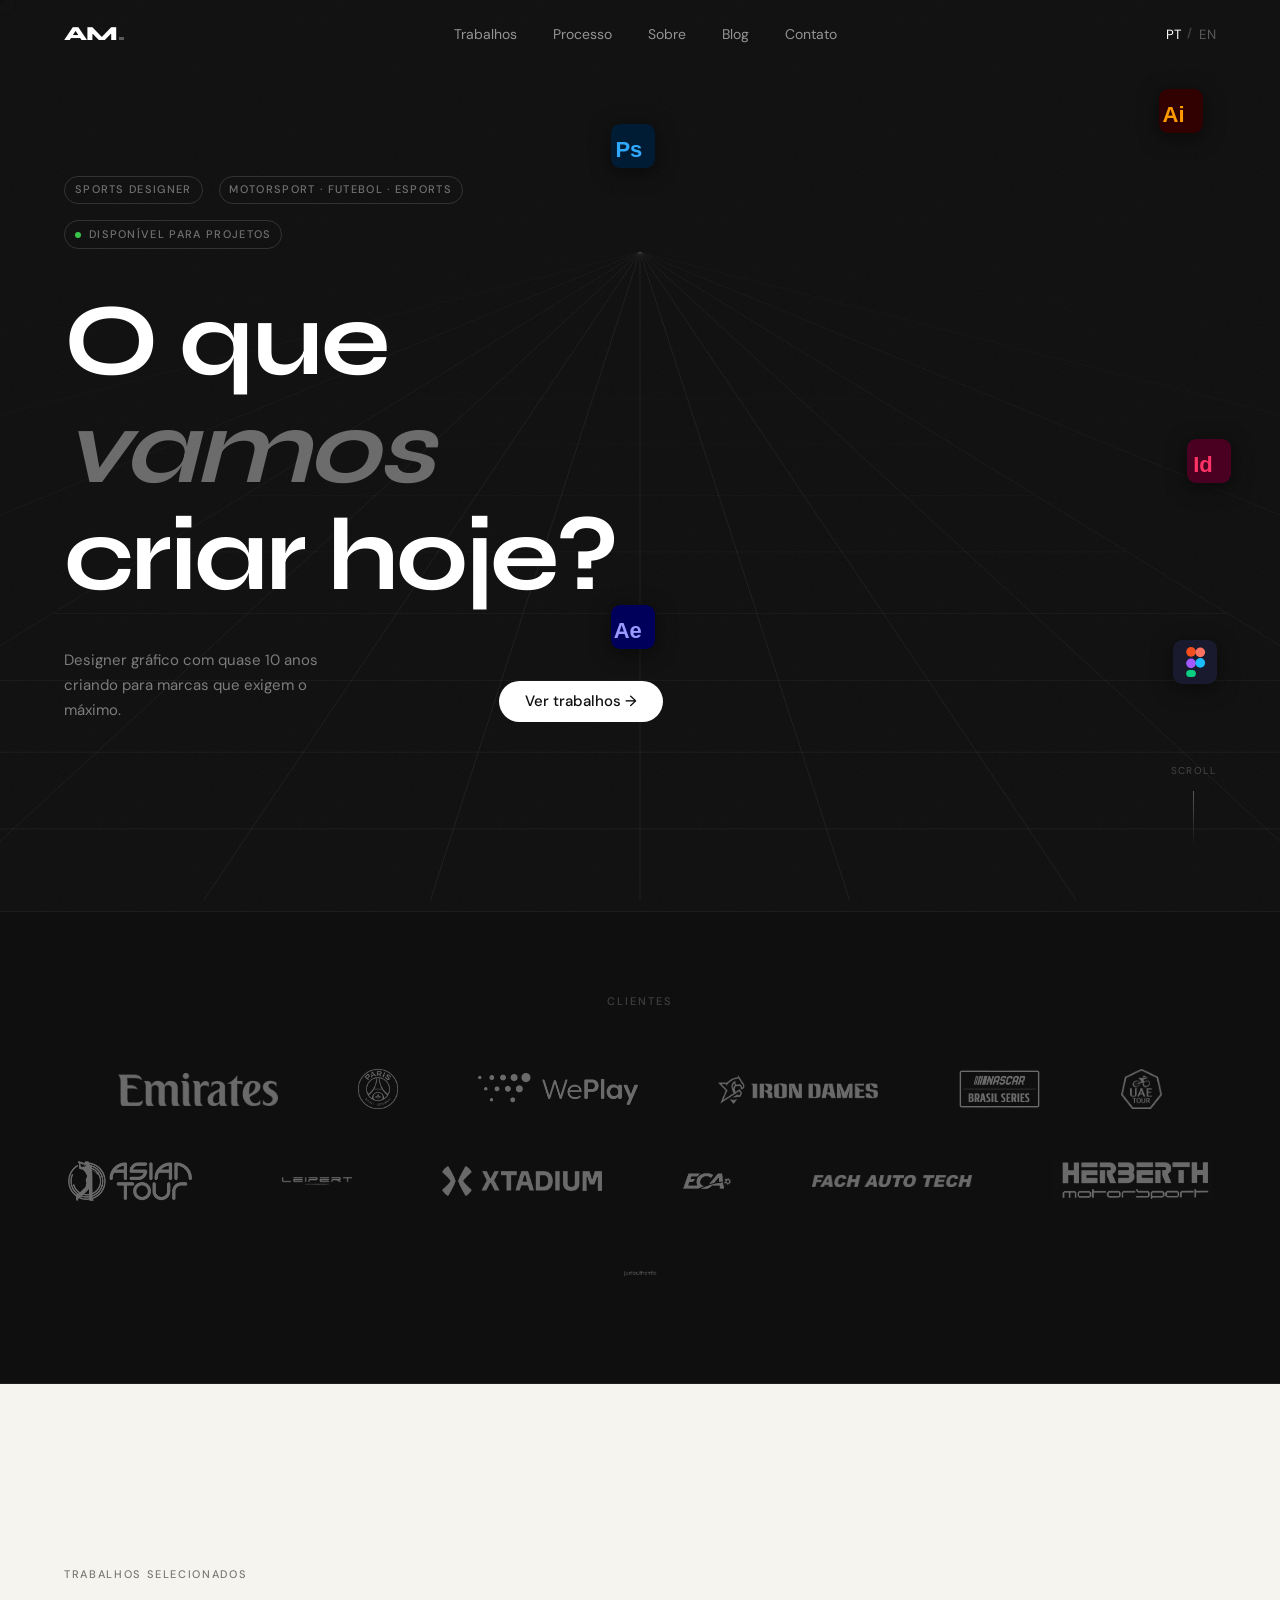
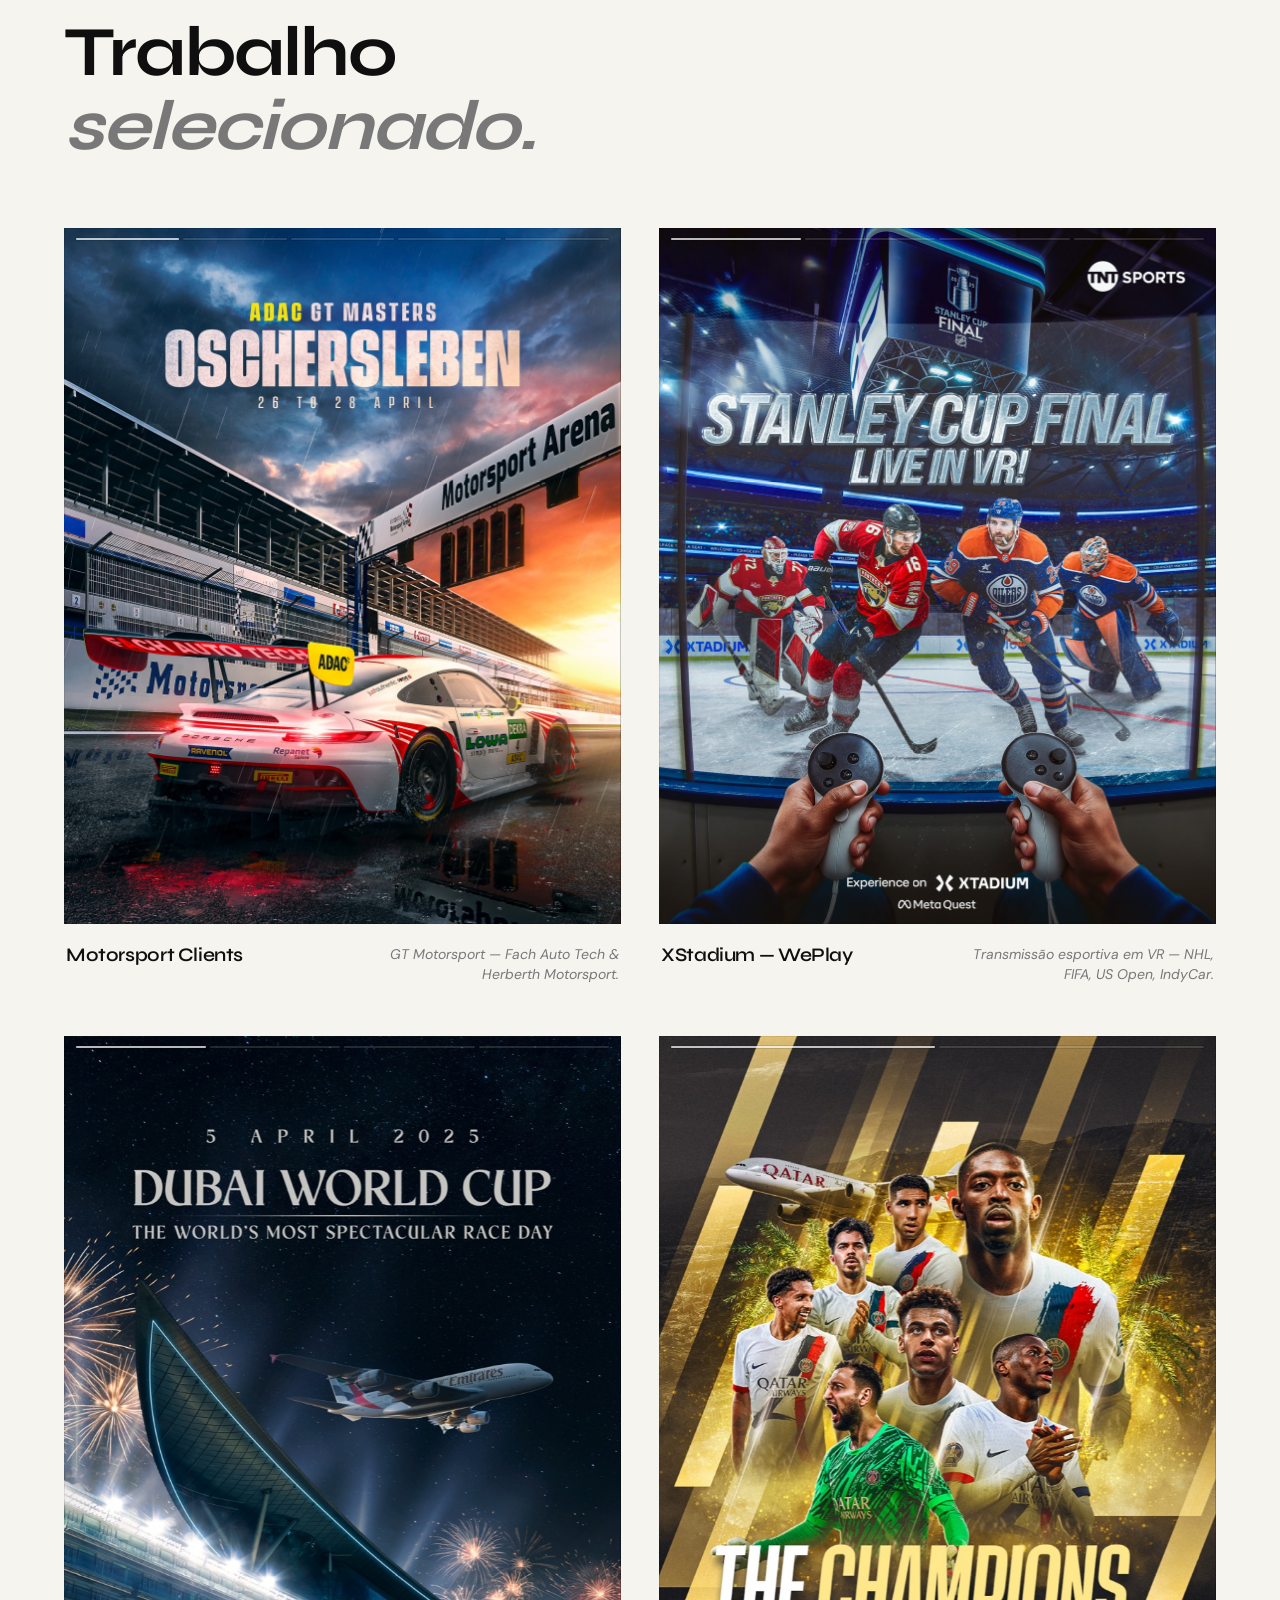
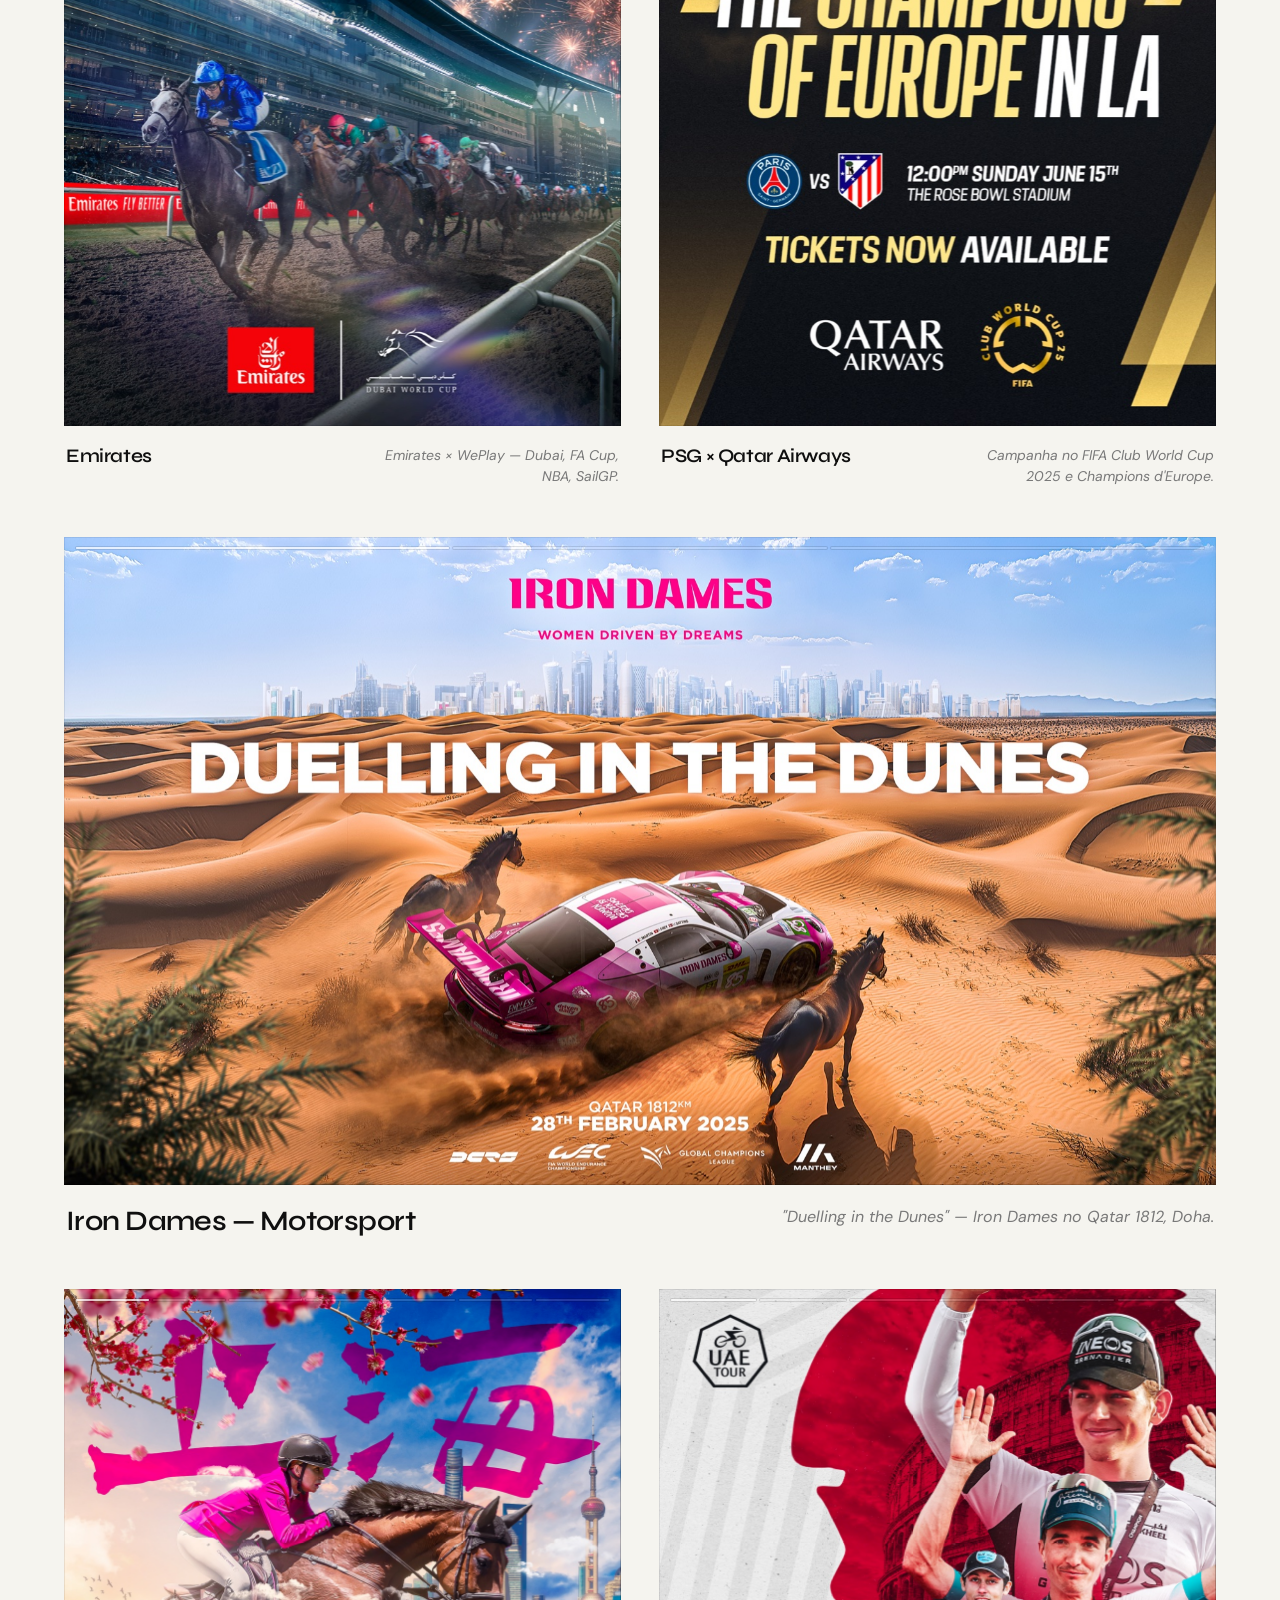
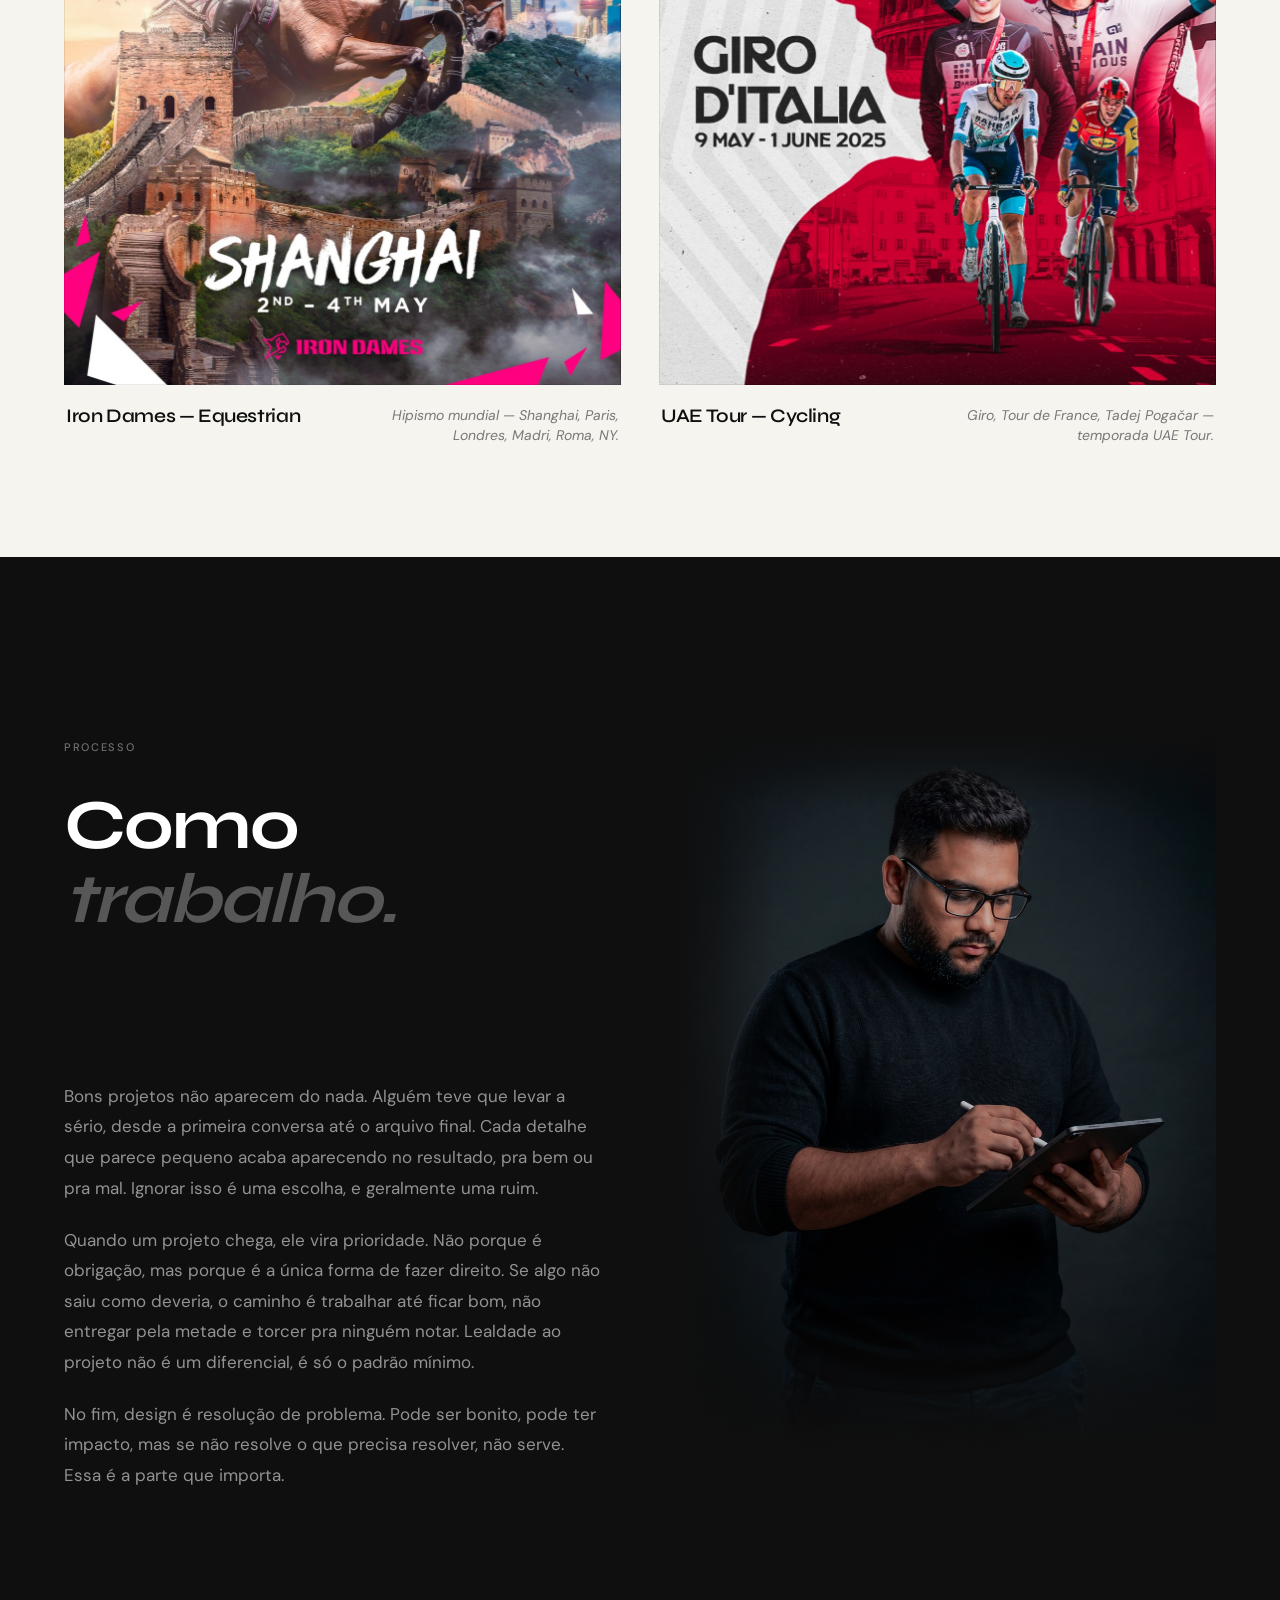
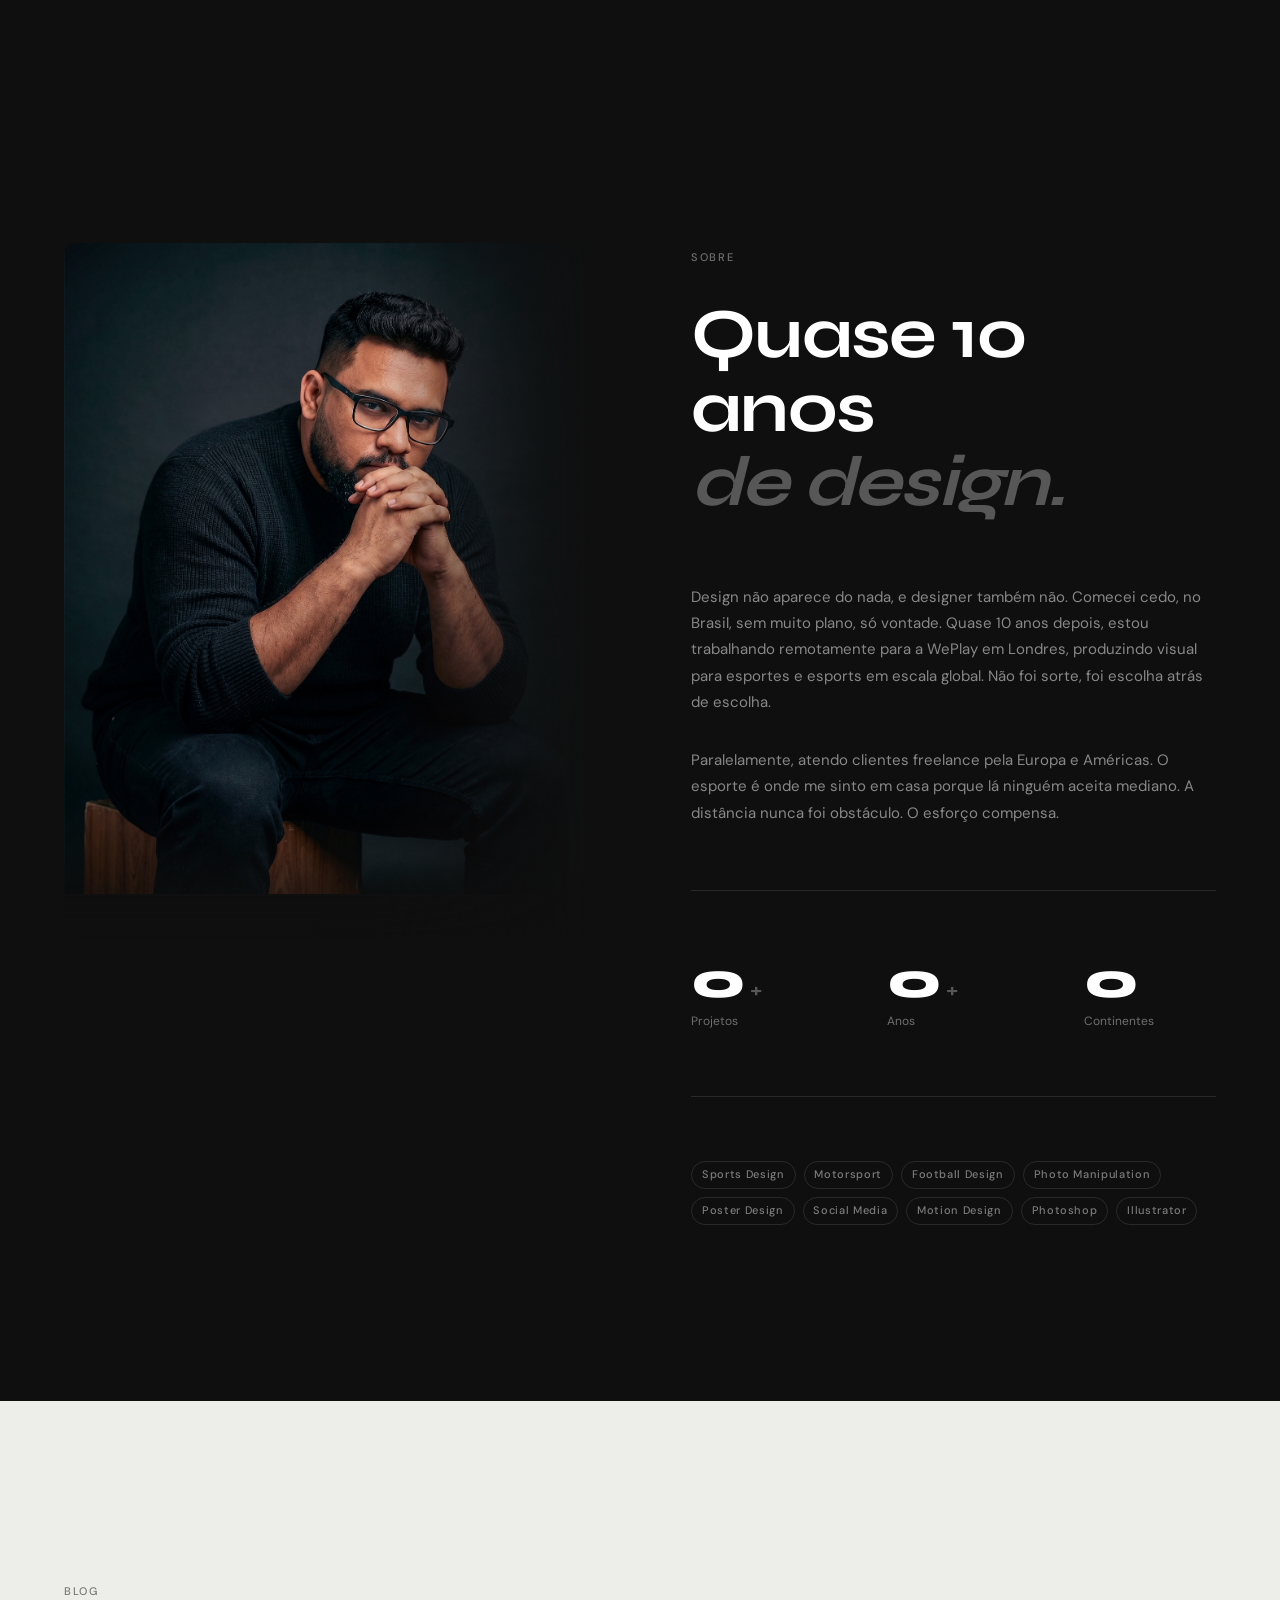
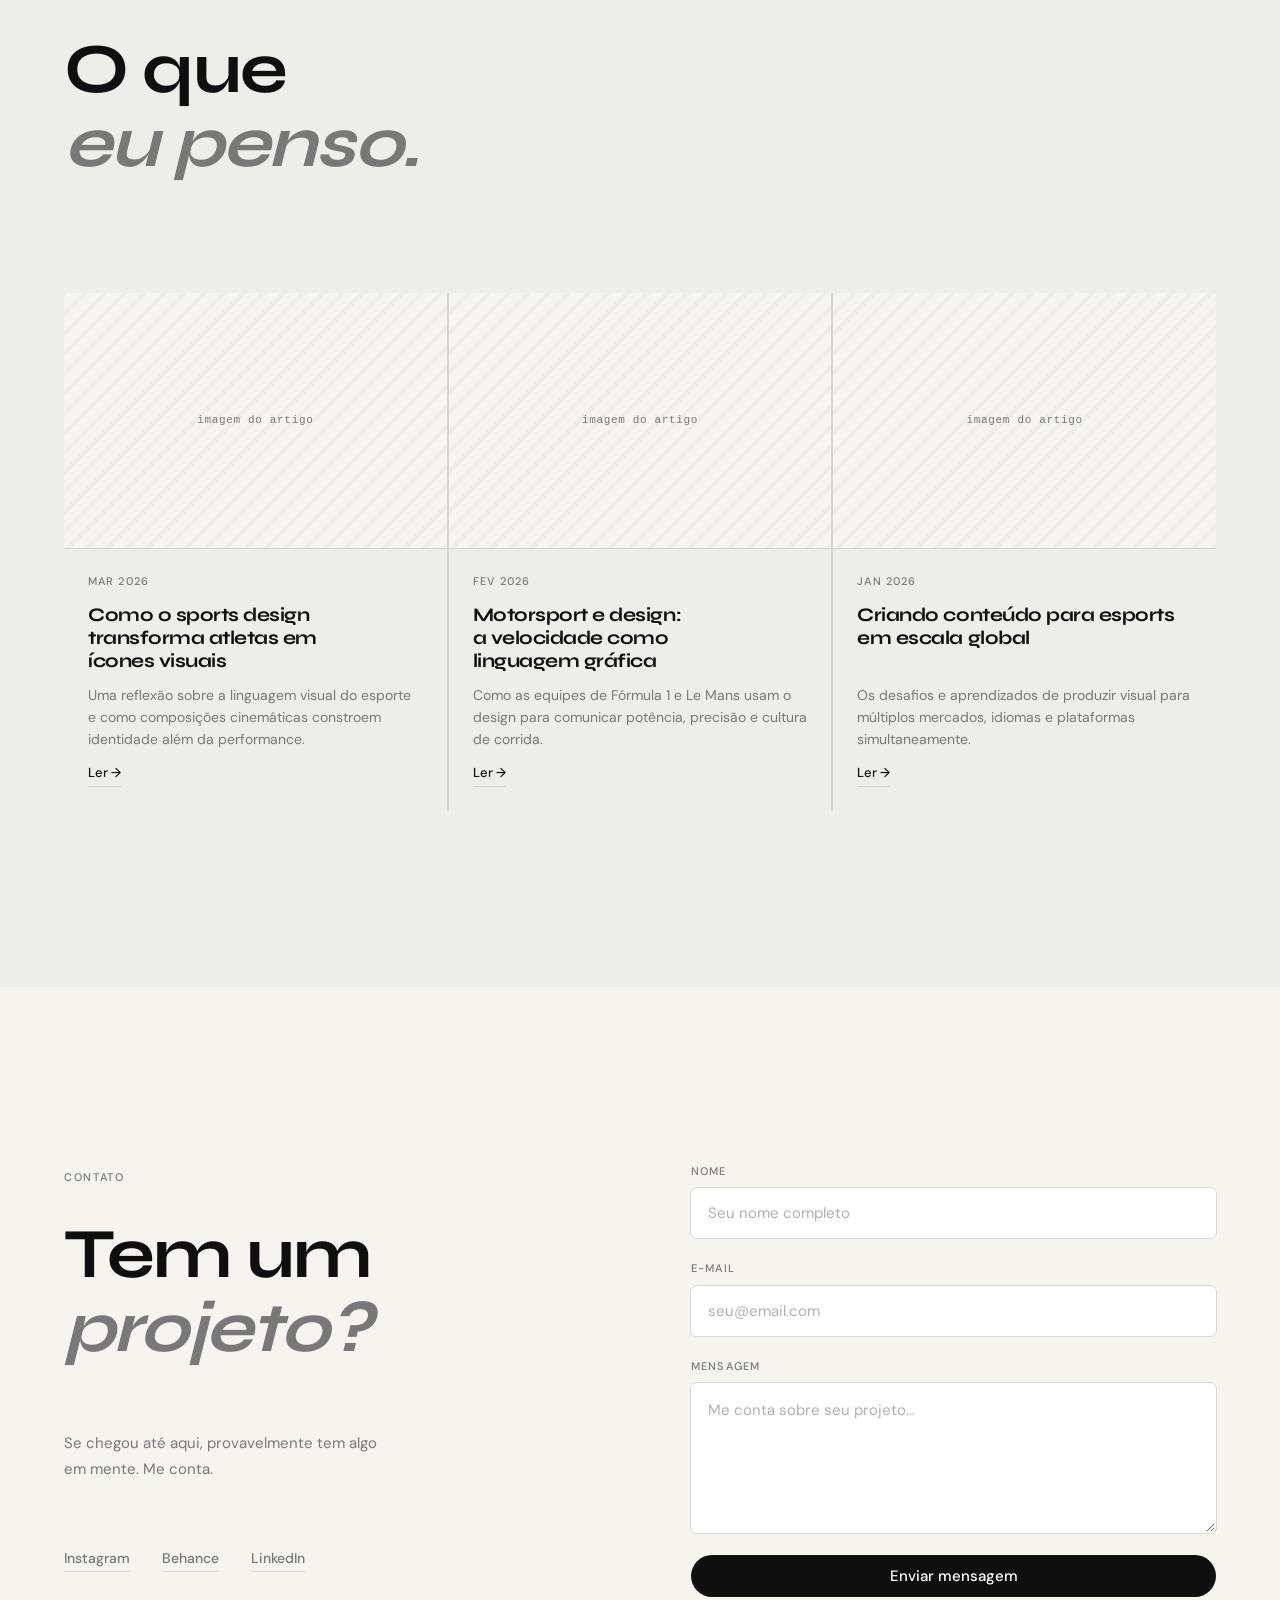
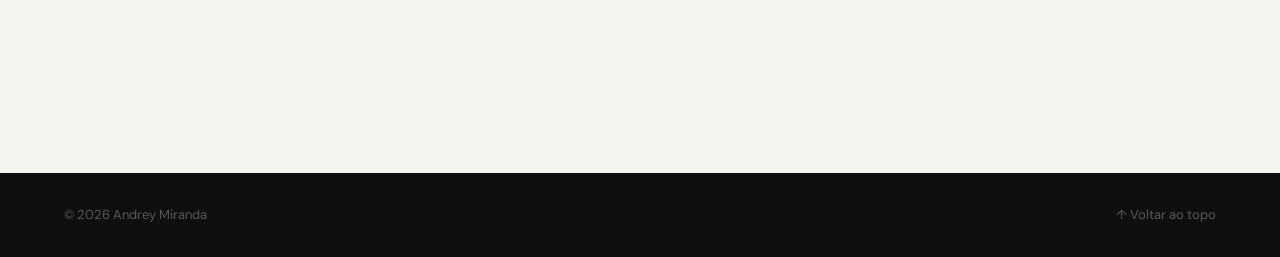
==== commit 86b0fd5c: "Mobile v7.0 — correções completas de responsividade - Hero com foto em destaque no mobile (antes era" ====
--- a/index.html
+++ b/index.html
@@ -8,7 +8,7 @@
   <link rel="preconnect" href="https://fonts.googleapis.com" />
   <link rel="preconnect" href="https://fonts.gstatic.com" crossorigin />
   <link href="https://fonts.googleapis.com/css2?family=Syne:wght@400;500;600;700;800&family=DM+Sans:ital,opsz,wght@0,9..40,300;0,9..40,400;0,9..40,500;1,9..40,300;1,9..40,400&display=swap" rel="stylesheet" />
-  <link rel="stylesheet" href="portfolio.css?v=4.0" />
+  <link rel="stylesheet" href="portfolio.css?v=7.0" />
   <style>
     .work-card__link { width:100%; text-align:left; background:none; border:none; padding:0; display:block; }
     .work-card__link:focus-visible { outline:2px solid var(--text); outline-offset:2px; }
@@ -357,6 +357,6 @@
 
 <script src="https://cdnjs.cloudflare.com/ajax/libs/gsap/3.12.5/gsap.min.js"></script>
 <script src="https://cdnjs.cloudflare.com/ajax/libs/gsap/3.12.5/ScrollTrigger.min.js"></script>
-<script src="portfolio.js?v=4.0"></script>
+<script src="portfolio.js?v=7.0"></script>
 </body>
 </html>
--- a/portfolio.css
+++ b/portfolio.css
@@ -19,6 +19,19 @@
   --ease: cubic-bezier(0.25,0.46,0.45,0.94);
   --ease-out: cubic-bezier(0.16,1,0.3,1);
   --dur: 0.4s; --dur-lg: 0.7s;
+
+  /* ─── SISTEMA MOBILE — variáveis abaixo são SOBRESCRITAS em
+     @media (max-width: 700px). Use SEMPRE essas variáveis em vez
+     de valores hardcoded em pixels/rem que dependam do device.
+     Ver MOBILE.md pra documentação completa. */
+  --header-h: 68px;              /* altura do header fixo */
+  --hero-h: 100vh;               /* altura do hero */
+  --hero-pad-x: clamp(1.5rem, 5vw, 5rem);
+  --hero-pad-b: clamp(3rem, 6vw, 5rem);
+  --work-card-h: auto;           /* desktop usa aspect-ratio, mobile vira 85dvh */
+  --work-meta-pos: relative;     /* desktop fica abaixo, mobile vira absolute overlay */
+  --mobile-safe-top: 0px;        /* safe-area-inset-top só quando suportado */
+  --mobile-safe-bot: 0px;
 }
 
 /* ─── TYPOGRAPHY ─────────────────────────────── */
@@ -732,3 +745,506 @@
 /* ─── WORK GRID — section label override ────── */
 .work .section-label { color: var(--text-muted); margin-bottom: var(--sp-md); }
 .work .section-header { margin-bottom: var(--sp-lg); }
+
+/* ═══════════════════════════════════════════════
+   MOBILE OPTIMIZATIONS
+   ─────────────────────────────────────────────
+   Bloco focado: pensa em iPhone 12-15 (390px) e
+   iPhone Mini/SE (375px). Tablet 601-900px ganha
+   tratamento intermediário. Tudo aqui WIN sobre
+   as regras espalhadas acima na cascade order.
+═══════════════════════════════════════════════ */
+
+/* ── TABLET (601-900px) ─────────────────────── */
+@media (max-width: 900px) {
+  /* Spacing global menos pesado */
+  :root {
+    --sp-2xl: 6rem;
+    --sp-xl:  4.5rem;
+    --sp-lg:  3rem;
+  }
+  section { padding: 5rem 0; }
+
+  /* Process: foto VOLTA como elemento full-width abaixo do texto */
+  .process__right { display: block !important; position: static; margin-top: 3rem; }
+  .process__photo { aspect-ratio: 16/9; object-position: center 20%; }
+
+  /* About: imagem VOLTA antes do texto (mobile-first) */
+  .about__grid { grid-template-columns: 1fr; }
+  .about__image-col {
+    display: block !important;
+    position: static;
+    margin-bottom: 2.5rem;
+    max-width: 360px;
+  }
+  .about__image-wrap { aspect-ratio: 4/5; }
+
+  /* Stats: 3 colunas em grid (não flex) pra não quebrar */
+  .about__stats { display: grid; grid-template-columns: repeat(3, 1fr); gap: 1.25rem; padding: 2rem 0; }
+  .stat__number { font-size: 1.875rem; }
+  .stat__plus { font-size: 1rem; }
+  .stat__label { font-size: 0.6875rem; }
+}
+
+/* ═══════════════════════════════════════════════
+   MOBILE (≤700px) — CINEMA HIGHLIGHT REEL
+   ─────────────────────────────────────────────
+   Mobile NÃO é uma versão menor do desktop.
+   É uma experiência diferente: imersiva, dark,
+   cinematic. Cada projeto fullscreen. Type editorial
+   gigante. Hero full-bleed do recorte. Scroll-snap.
+═══════════════════════════════════════════════ */
+
+@media (max-width: 700px) {
+  /* ─── VARIÁVEIS MOBILE ─────────────────────
+     Sobrescreve os tokens do desktop. Tudo abaixo
+     consome essas vars — pra mudar comportamento
+     global, mexe AQUI, não nas regras individuais. */
+  :root {
+    /* Spacing scale */
+    --sp-2xl: 4rem;
+    --sp-xl:  3rem;
+    --sp-lg:  2.25rem;
+    --sp-md:  1.5rem;
+
+    /* Hero */
+    --hero-h: 100dvh;
+    --hero-pad-x: 1.5rem;
+    --hero-pad-b: 2.25rem;
+    --hero-min-h: 580px;
+
+    /* Work card */
+    --work-card-h: 85dvh;
+    --work-card-min-h: 520px;
+    --work-meta-pos: absolute;
+
+    /* Safe area (iPhone notch / home indicator) */
+    --mobile-safe-top: env(safe-area-inset-top, 0px);
+    --mobile-safe-bot: env(safe-area-inset-bottom, 0px);
+
+    /* Container padding */
+    --container-pad: 1.5rem;
+  }
+  section { padding: 4rem 0; }
+
+  /* Container */
+  .container { padding: 0 var(--container-pad); }
+
+  /* Tipografia editorial — mais peso, menos polidez */
+  h1 { font-size: clamp(3rem, 14vw, 4.5rem); line-height: 0.95; letter-spacing: -0.035em; }
+  h2 { font-size: clamp(2.5rem, 11vw, 3.75rem); line-height: 0.98; letter-spacing: -0.03em; }
+  h3 { font-size: 1.125rem; }
+  p  { font-size: 0.9375rem; line-height: 1.65; }
+
+  /* Section header default */
+  .section-header { margin-bottom: 2.5rem; }
+  .section-title  { margin-bottom: 1.5rem; }
+
+  /* Scroll-snap em proximity: snap quando próximo de um work-item,
+     resto da página rola normal (sobre, contato, etc). */
+  html {
+    scroll-snap-type: y proximity;
+    scroll-padding-top: var(--header-h);
+  }
+
+  /* ═══ HERO — FULL-BLEED CINEMATIC ═══════════ */
+  .hero {
+    height: var(--hero-h);
+    min-height: var(--hero-min-h);
+    position: relative;
+    overflow: hidden;
+    background: var(--dark);
+  }
+  /* Recorte vira BACKGROUND, não foreground */
+  .hero__figure {
+    display: block !important;
+    position: absolute;
+    inset: 0;
+    height: 100% !important;
+    width: 100% !important;
+    z-index: 0;
+    opacity: 1;
+    pointer-events: none;
+  }
+  .hero__figure img,
+  .hero__figure picture {
+    width: 100% !important;
+    height: 100% !important;
+    object-fit: cover;
+    object-position: 50% 12%;
+    filter: brightness(0.55) saturate(0.85) contrast(1.05);
+  }
+  /* Gradient overlay pra legibilidade do texto */
+  .hero::before {
+    content: '';
+    position: absolute;
+    inset: 0;
+    z-index: 1;
+    background:
+      linear-gradient(180deg,
+        rgba(15,15,15,0.55) 0%,
+        rgba(15,15,15,0.15) 25%,
+        rgba(15,15,15,0.15) 45%,
+        rgba(15,15,15,0.85) 78%,
+        var(--dark) 100%);
+    pointer-events: none;
+  }
+  /* Tools (Ps Ai Id Ae Fig) somem em mobile */
+  .hero__tools { display: none; }
+  /* Container do hero — respeita safe-area-inset */
+  .hero__content {
+    position: relative;
+    z-index: 3;
+    height: 100%;
+    padding: var(--mobile-safe-top) var(--hero-pad-x) calc(var(--hero-pad-b) + var(--mobile-safe-bot));
+    justify-content: flex-end;
+    min-height: 0;
+  }
+  .hero__text {
+    max-width: 100% !important;
+    gap: 1.25rem;
+  }
+  /* Eyebrow: scroll horizontal sem barra, bleed pras laterais */
+  .hero__eyebrow {
+    flex-wrap: nowrap;
+    overflow-x: auto;
+    scrollbar-width: none;
+    -webkit-overflow-scrolling: touch;
+    margin: 0 calc(var(--hero-pad-x) * -1);
+    padding: 0 var(--hero-pad-x);
+    gap: 0.5rem;
+  }
+  .hero__eyebrow::-webkit-scrollbar { display: none; }
+  .hero__tag {
+    flex-shrink: 0;
+    font-size: 0.625rem;
+    padding: 0.4em 0.85em;
+    background: rgba(255,255,255,0.04);
+    backdrop-filter: blur(8px);
+    -webkit-backdrop-filter: blur(8px);
+    border-color: rgba(255,255,255,0.18);
+  }
+  /* Title — editorial GIGANTE, ocupa peso visual */
+  .hero__title {
+    font-size: clamp(2.75rem, 13vw, 4rem);
+    line-height: 0.95;
+    letter-spacing: -0.035em;
+    text-wrap: balance;
+  }
+  /* Bottom: desc + scroll-hint repensados */
+  .hero__bottom {
+    flex-direction: column;
+    align-items: flex-start;
+    gap: 1.25rem;
+  }
+  .hero__desc {
+    max-width: 100%;
+    font-size: 0.9375rem;
+    line-height: 1.55;
+    color: rgba(255,255,255,0.7);
+  }
+  /* Scroll hint = botão-CTA estilo "Ver trabalhos" */
+  .hero__scroll-hint {
+    position: relative;
+    bottom: auto;
+    right: auto;
+    flex-direction: row;
+    gap: 0.5rem;
+    color: rgba(255,255,255,0.85);
+    font-size: 0.6875rem;
+    letter-spacing: 0.2em;
+    padding: 0.875rem 1.25rem;
+    border: 1px solid rgba(255,255,255,0.25);
+    border-radius: 999px;
+    backdrop-filter: blur(8px);
+    -webkit-backdrop-filter: blur(8px);
+    background: rgba(255,255,255,0.05);
+    align-self: flex-start;
+    margin-top: 0.5rem;
+  }
+  .hero__scroll-line {
+    width: 12px;
+    height: 1px;
+    background: rgba(255,255,255,0.7);
+    animation: none;
+  }
+  .hero__scroll-line::after { display: none; }
+
+  /* ═══ CLIENTS — marquee tighter ═════════════ */
+  .clients { padding: 2.5rem 0 3rem; }
+  .clients__grid { gap: 1.5rem 2rem; }
+  .client-logo { height: 24px; }
+  .clients__label { font-size: 0.625rem; letter-spacing: 0.16em; }
+
+  /* ═══ WORK — FULLSCREEN STORIES ════════════ */
+  .work {
+    background: #0a0a0a;
+    color: var(--white);
+    padding: 0;
+  }
+  /* Section header tem seu próprio container preto */
+  .work .section-header {
+    background: var(--dark);
+    padding: 4rem var(--container-pad) 2.5rem;
+    margin: 0;
+  }
+  .work .section-label { color: rgba(255,255,255,0.4); margin-bottom: 1rem; }
+  .work .section-title { color: var(--white); margin-bottom: 0; }
+  .work .section-title em { color: rgba(255,255,255,0.4); }
+
+  /* Grid: 1 col, sem gap, fundo preto */
+  .work__grid {
+    grid-template-columns: 1fr;
+    gap: 0;
+    padding: 0;
+    background: #0a0a0a;
+    max-width: 100%;
+  }
+
+  /* Cada projeto = fullscreen card. Wide vira normal. */
+  .work-item,
+  .work-item--wide {
+    position: relative;
+    grid-column: span 1 !important;
+    margin: 0;
+    flex-direction: column;
+    gap: 0;
+    scroll-snap-align: start;
+    scroll-snap-stop: normal;
+    border-bottom: 1px solid rgba(255,255,255,0.06);
+  }
+
+  /* Media: ocupa --work-card-h (deixa hint do próximo card) */
+  .work-item__media {
+    aspect-ratio: auto !important;
+    height: var(--work-card-h);
+    min-height: var(--work-card-min-h);
+    width: 100%;
+    background: #0a0a0a;
+    touch-action: manipulation; /* elimina delay de 300ms em iOS */
+  }
+  /* Slides: object-fit cover sempre — sem letterbox */
+  .work-item__slide {
+    object-fit: cover;
+    object-position: center;
+  }
+  /* Borda viva desnecessária em fullscreen */
+  .work-item__media::before { display: none; }
+
+  /* Bars no topo com safe area */
+  .work-item__bars {
+    top: calc(14px + var(--mobile-safe-top));
+    left: var(--container-pad);
+    right: var(--container-pad);
+    gap: 4px;
+    opacity: 0.95;
+  }
+  .work-item__bar { height: 2.5px; background: rgba(255,255,255,0.22); }
+  .work-item__bar-fill { background: rgba(255,255,255,1); }
+
+  /* Hover overlay (overlay sempre visível em touch) */
+  .work-item__hover {
+    opacity: 1;
+    transform: none;
+    background: none;
+    padding: 0;
+    top: calc(2.75rem + var(--mobile-safe-top));
+    right: var(--container-pad);
+    bottom: auto;
+    left: auto;
+    width: auto;
+    display: flex;
+    align-items: center;
+  }
+  .work-item__hover-cta { display: none; }
+  .work-item__counter {
+    opacity: 1;
+    transform: none;
+    color: rgba(255,255,255,0.65);
+    font-size: 0.6875rem;
+    letter-spacing: 0.18em;
+    font-weight: 600;
+  }
+  .work-item__counter [data-counter-cur] { color: var(--white); }
+
+  /* Meta editorial: OVERLAY no bottom da imagem (não abaixo) */
+  .work-item__meta {
+    position: var(--work-meta-pos);
+    bottom: 0;
+    left: 0;
+    right: 0;
+    padding: 5rem var(--container-pad) calc(2rem + var(--mobile-safe-bot));
+    background: linear-gradient(to top,
+      rgba(0,0,0,0.92) 0%,
+      rgba(0,0,0,0.55) 50%,
+      rgba(0,0,0,0.1) 85%,
+      transparent 100%);
+    z-index: 5;
+    flex-direction: column;
+    align-items: flex-start;
+    gap: 0.625rem;
+    color: var(--white);
+    pointer-events: none;
+  }
+  .work-item__title,
+  .work-item--wide .work-item__title {
+    color: var(--white);
+    font-size: clamp(1.5rem, 6vw, 1.875rem);
+    max-width: 75%; /* deixa room pro CTA ↗ */
+    line-height: 1.1;
+    letter-spacing: -0.02em;
+    transform: none !important;
+  }
+  .work-item__title::after { display: none; }
+  .work-item__caption,
+  .work-item--wide .work-item__caption {
+    color: rgba(255,255,255,0.75);
+    font-size: 0.875rem;
+    max-width: 75%;
+    text-align: left;
+    line-height: 1.5;
+  }
+
+  /* CTA "Ver projeto" — botão circular no canto inferior direito */
+  .work-item::after {
+    content: '↗';
+    position: absolute;
+    bottom: calc(2rem + var(--mobile-safe-bot));
+    right: var(--container-pad);
+    z-index: 6;
+    width: 44px;
+    height: 44px;
+    display: flex;
+    align-items: center;
+    justify-content: center;
+    background: rgba(255,255,255,0.92);
+    color: var(--dark);
+    border-radius: 50%;
+    font-size: 1.125rem;
+    font-weight: 600;
+    line-height: 1;
+    pointer-events: none;
+    box-shadow: 0 4px 14px rgba(0,0,0,0.4);
+  }
+
+  /* Pan animations (Ken Burns) acelerado em mobile — feels cinemático */
+  .work-item__slide--pan-y.is-active,
+  .work-item__slide--pan-x.is-active {
+    animation-duration: 6s;
+  }
+
+  /* ═══ PROCESS — vertical timeline tighter ═══ */
+  .process__inner { gap: 2rem; }
+  .process__step { padding-bottom: 1.5rem; }
+  .process__photo-wrap { margin-top: 1.75rem; }
+  .process__photo { aspect-ratio: 4/5; object-position: center 25%; }
+
+  /* ═══ ABOUT — photo full-bleed, stats grandes ═══ */
+  .about { padding: 4rem 0; }
+  .about__image-col {
+    margin: 0 calc(var(--container-pad) * -1) 2rem;
+    max-width: none;
+  }
+  .about__image-wrap {
+    aspect-ratio: 4/5;
+    border-radius: 0;
+  }
+  .about__stats {
+    grid-template-columns: 1fr;
+    gap: 0;
+    padding: 0;
+    margin: 2rem 0;
+    border: none;
+  }
+  .stat {
+    padding: 1.25rem 0;
+    border-bottom: 1px solid rgba(255,255,255,0.08);
+    display: flex;
+    align-items: baseline;
+    justify-content: space-between;
+  }
+  .stat:first-child { border-top: 1px solid rgba(255,255,255,0.08); }
+  .stat__top {
+    display: inline-flex;
+    margin-bottom: 0;
+  }
+  .stat__number {
+    font-size: 3rem;
+    line-height: 1;
+  }
+  .stat__plus {
+    font-size: 1.5rem;
+  }
+  .stat__label {
+    font-size: 0.75rem;
+    margin: 0;
+    text-align: right;
+    color: rgba(255,255,255,0.5);
+    max-width: 50%;
+  }
+  .about__skills { gap: 0.4rem; margin-top: 1.5rem; }
+  .skill-tag { font-size: 0.625rem; padding: 0.4em 0.85em; }
+
+  /* ═══ BLOG ─────────────────────────────────── */
+  .blog__grid { grid-template-columns: 1fr; gap: 1px; }
+
+  /* ═══ CONTACT ──────────────────────────────── */
+  .contact__grid { gap: 2.5rem; }
+  .contact__socials { gap: 1.25rem; }
+  .form-input { padding: 0.875rem 1rem; font-size: 1rem; /* prevent iOS zoom */ }
+  .form-textarea { min-height: 110px; }
+
+  /* ═══ FOOTER ───────────────────────────────── */
+  .footer__inner { flex-direction: column; gap: 0.75rem; text-align: center; font-size: 0.75rem; }
+
+  /* ═══ MOBILE MENU ──────────────────────────── */
+  .mobile-menu__link { font-size: clamp(2rem, 9vw, 3rem); }
+
+  /* ═══ SCROLL PROGRESS BAR ──────────────────── */
+  body::after { height: 1.5px; }
+
+  /* ═══ BUTTONS ──────────────────────────────── */
+  .btn { padding: 0.95em 1.5em; font-size: 0.9375rem; }
+}
+
+/* ── LANDSCAPE em mobile (≤900 + altura ≤500) ──
+   iPhone deitado: 667×375. Hero "fullscreen" fica
+   espremido. Ajusta pra layout mais compacto. */
+@media (max-width: 900px) and (orientation: landscape) and (max-height: 500px) {
+  .hero {
+    min-height: 360px;
+    height: auto;
+  }
+  .hero__content {
+    padding-top: calc(var(--mobile-safe-top) + 4rem);
+    padding-bottom: 2rem;
+    min-height: 100vh;
+    min-height: 100dvh;
+  }
+  .hero__title { font-size: clamp(2rem, 7vw, 2.75rem); }
+  .hero__figure img { object-position: 50% 25%; }
+  /* Work card landscape: usa height auto pra não estourar viewport */
+  .work-item__media {
+    height: auto;
+    aspect-ratio: 16 / 10;
+    min-height: 320px;
+  }
+}
+
+/* ── MOBILE PEQUENO (≤380px) ──────────────────
+   iPhone SE 1ª/2ª gen, iPhone Mini quando reescalado.
+   Pequenos ajustes — não mude breakpoints aqui sem
+   atualizar a doc. */
+@media (max-width: 380px) {
+  :root {
+    --container-pad: 1rem;
+  }
+  .hero__content { padding-left: var(--container-pad); padding-right: var(--container-pad); }
+  .work .section-header { padding: 3rem var(--container-pad) 2rem; }
+  .stat__number { font-size: 2.5rem; }
+}
+
+/* ── TOUCH DEVICES — Tweaks panel default off ── */
+@media (hover: none) and (max-width: 900px) {
+  .tweaks-panel { display: none; }
+}
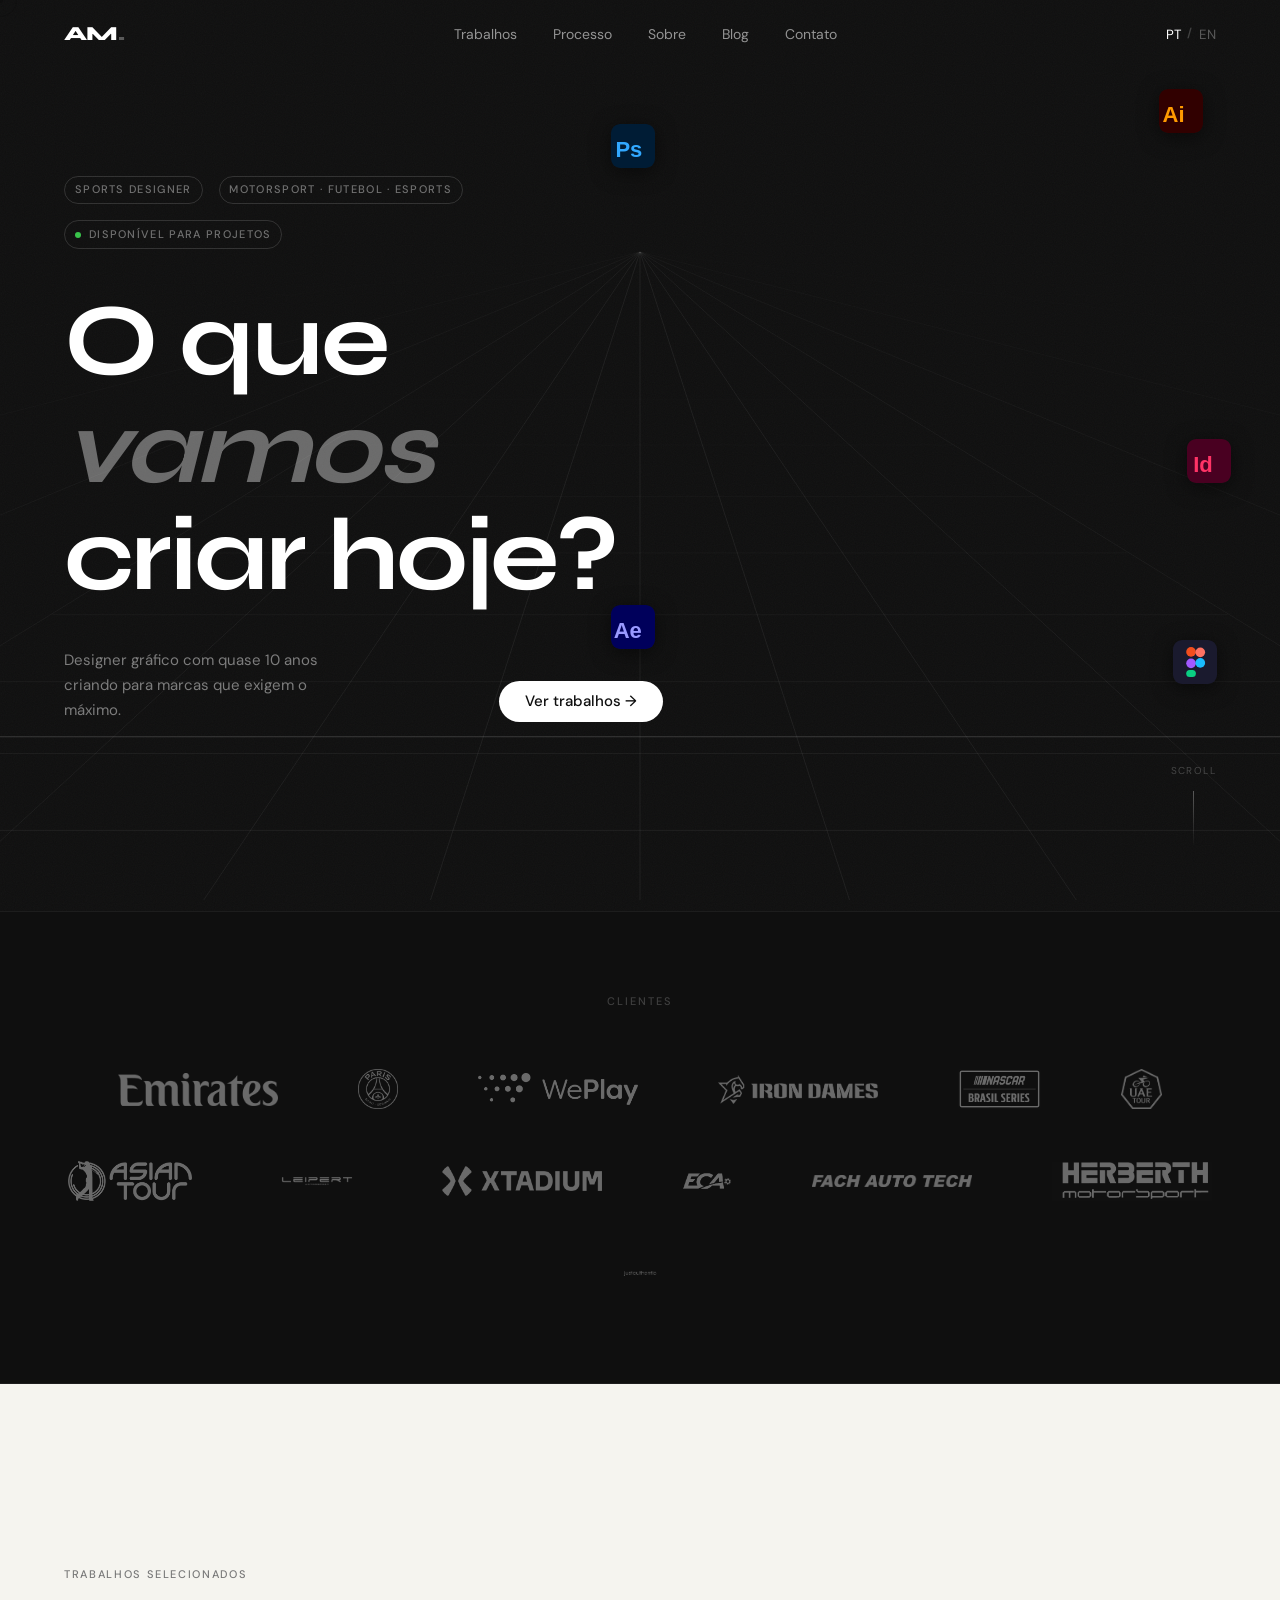
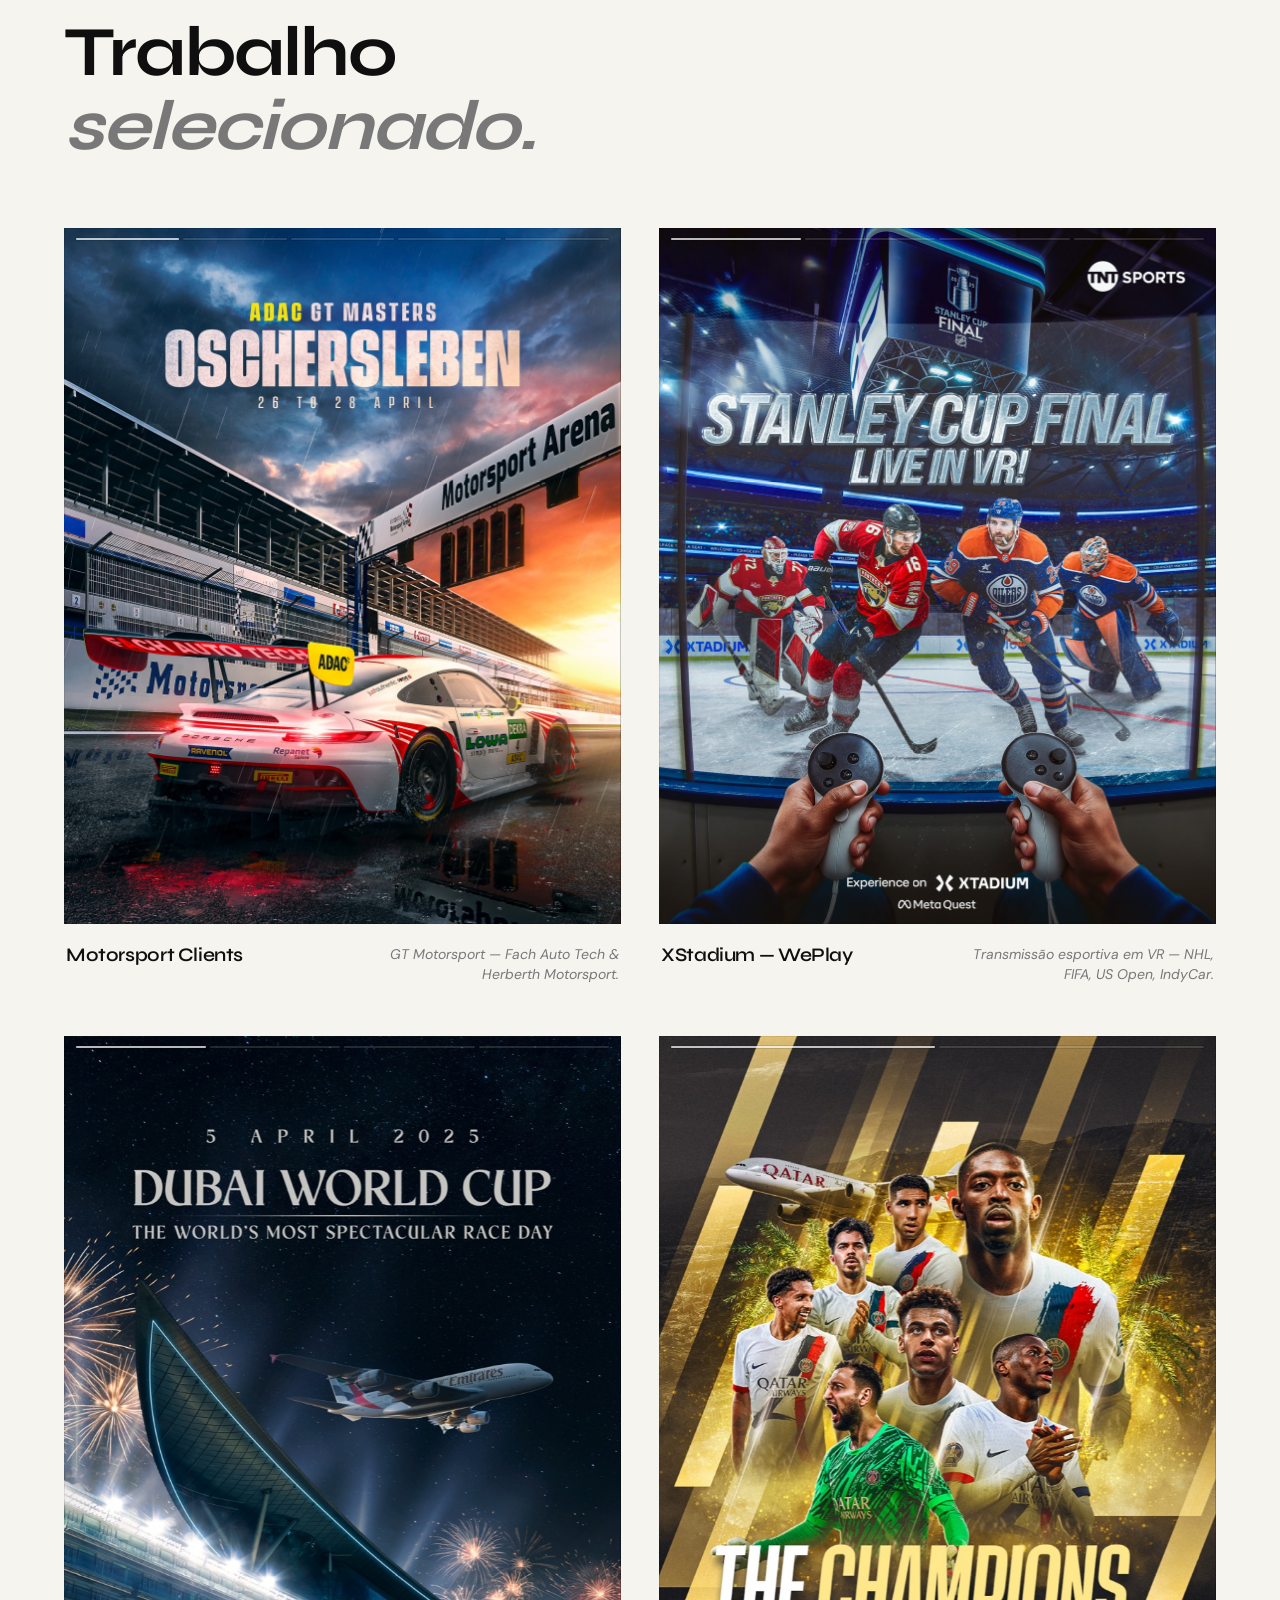
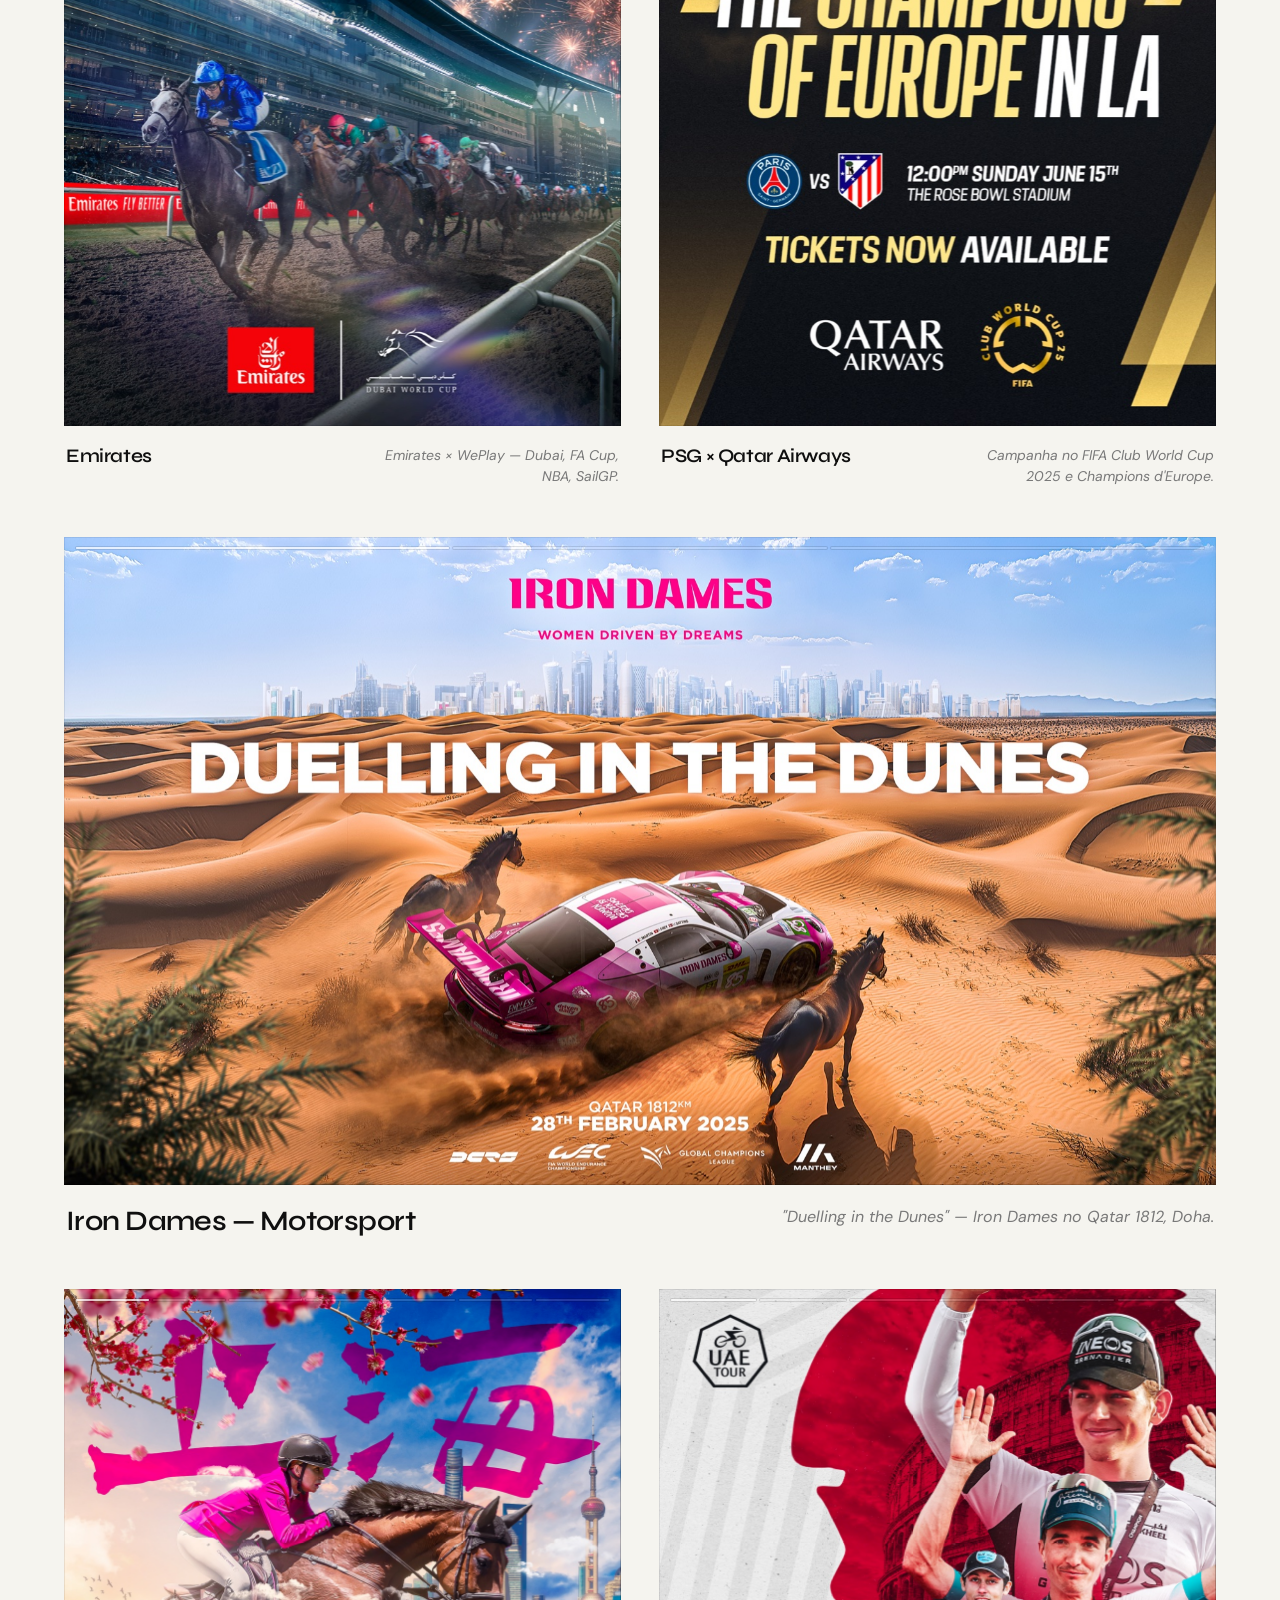
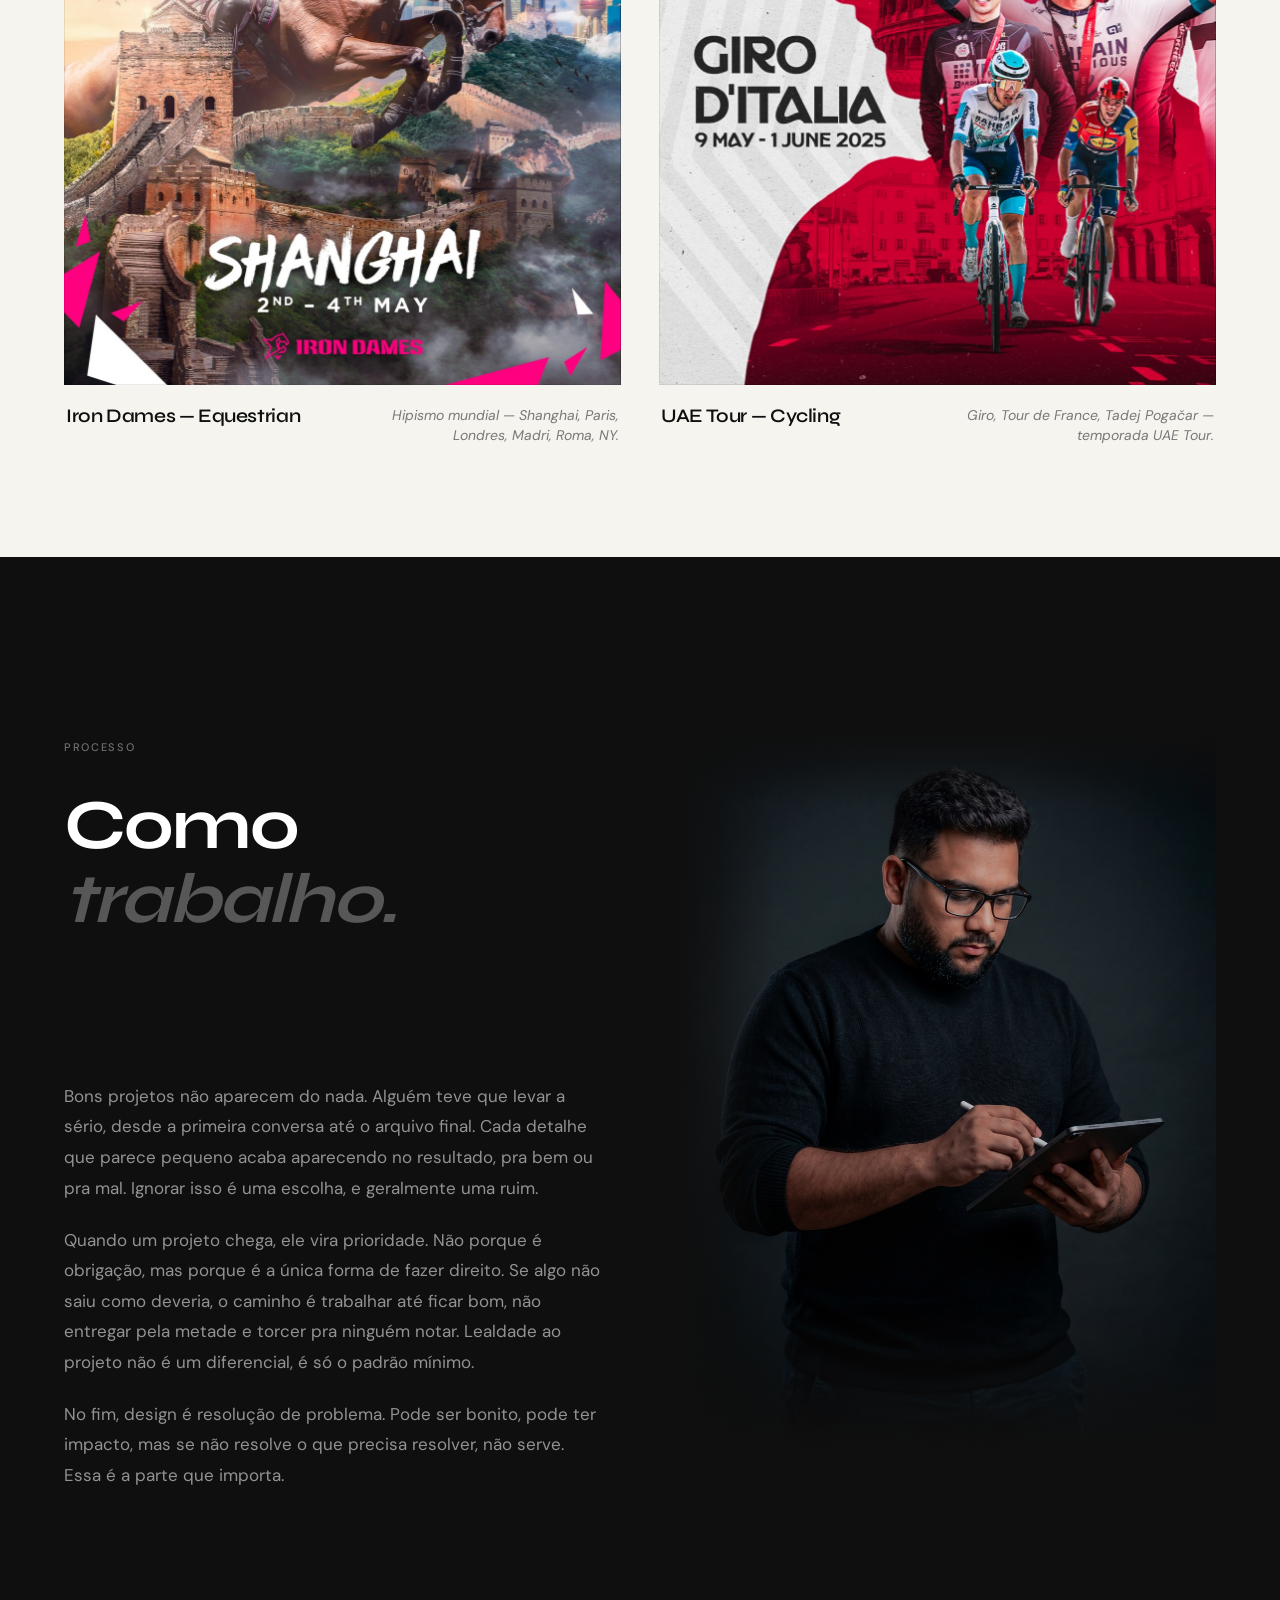
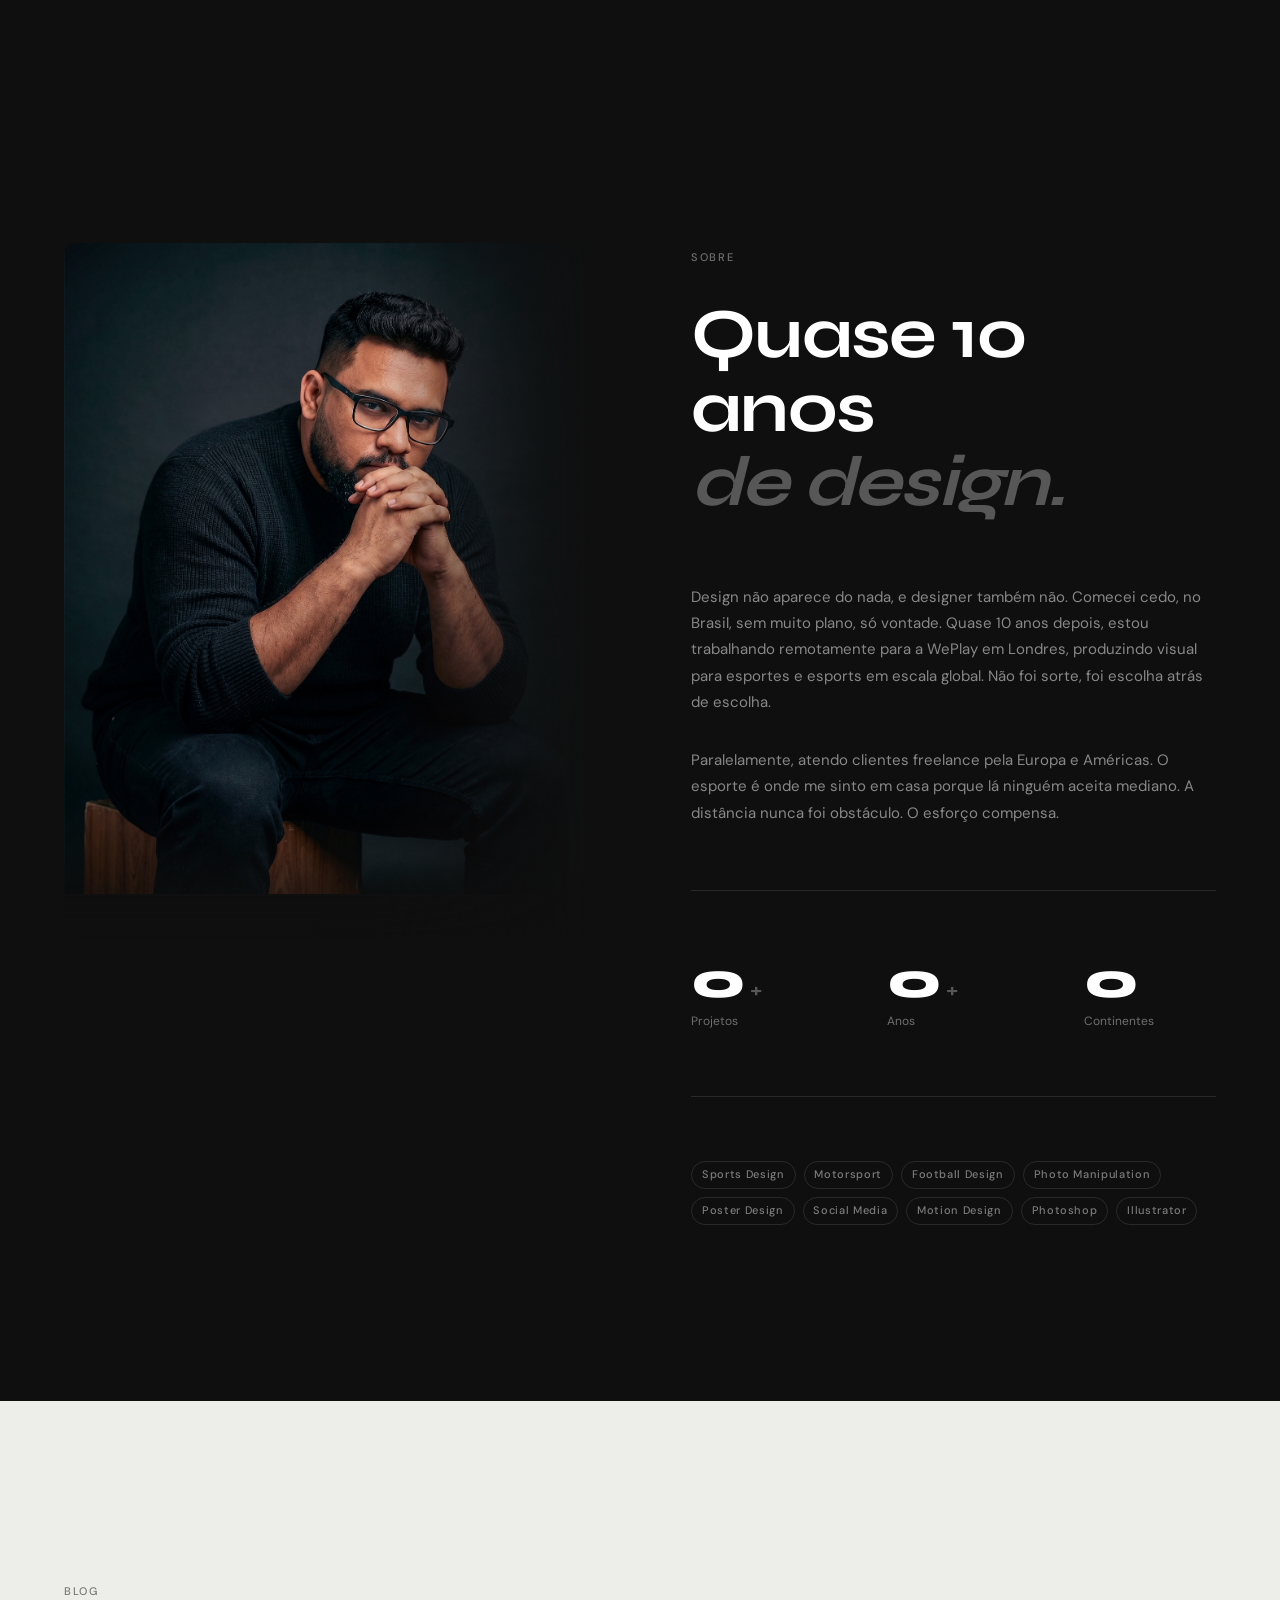
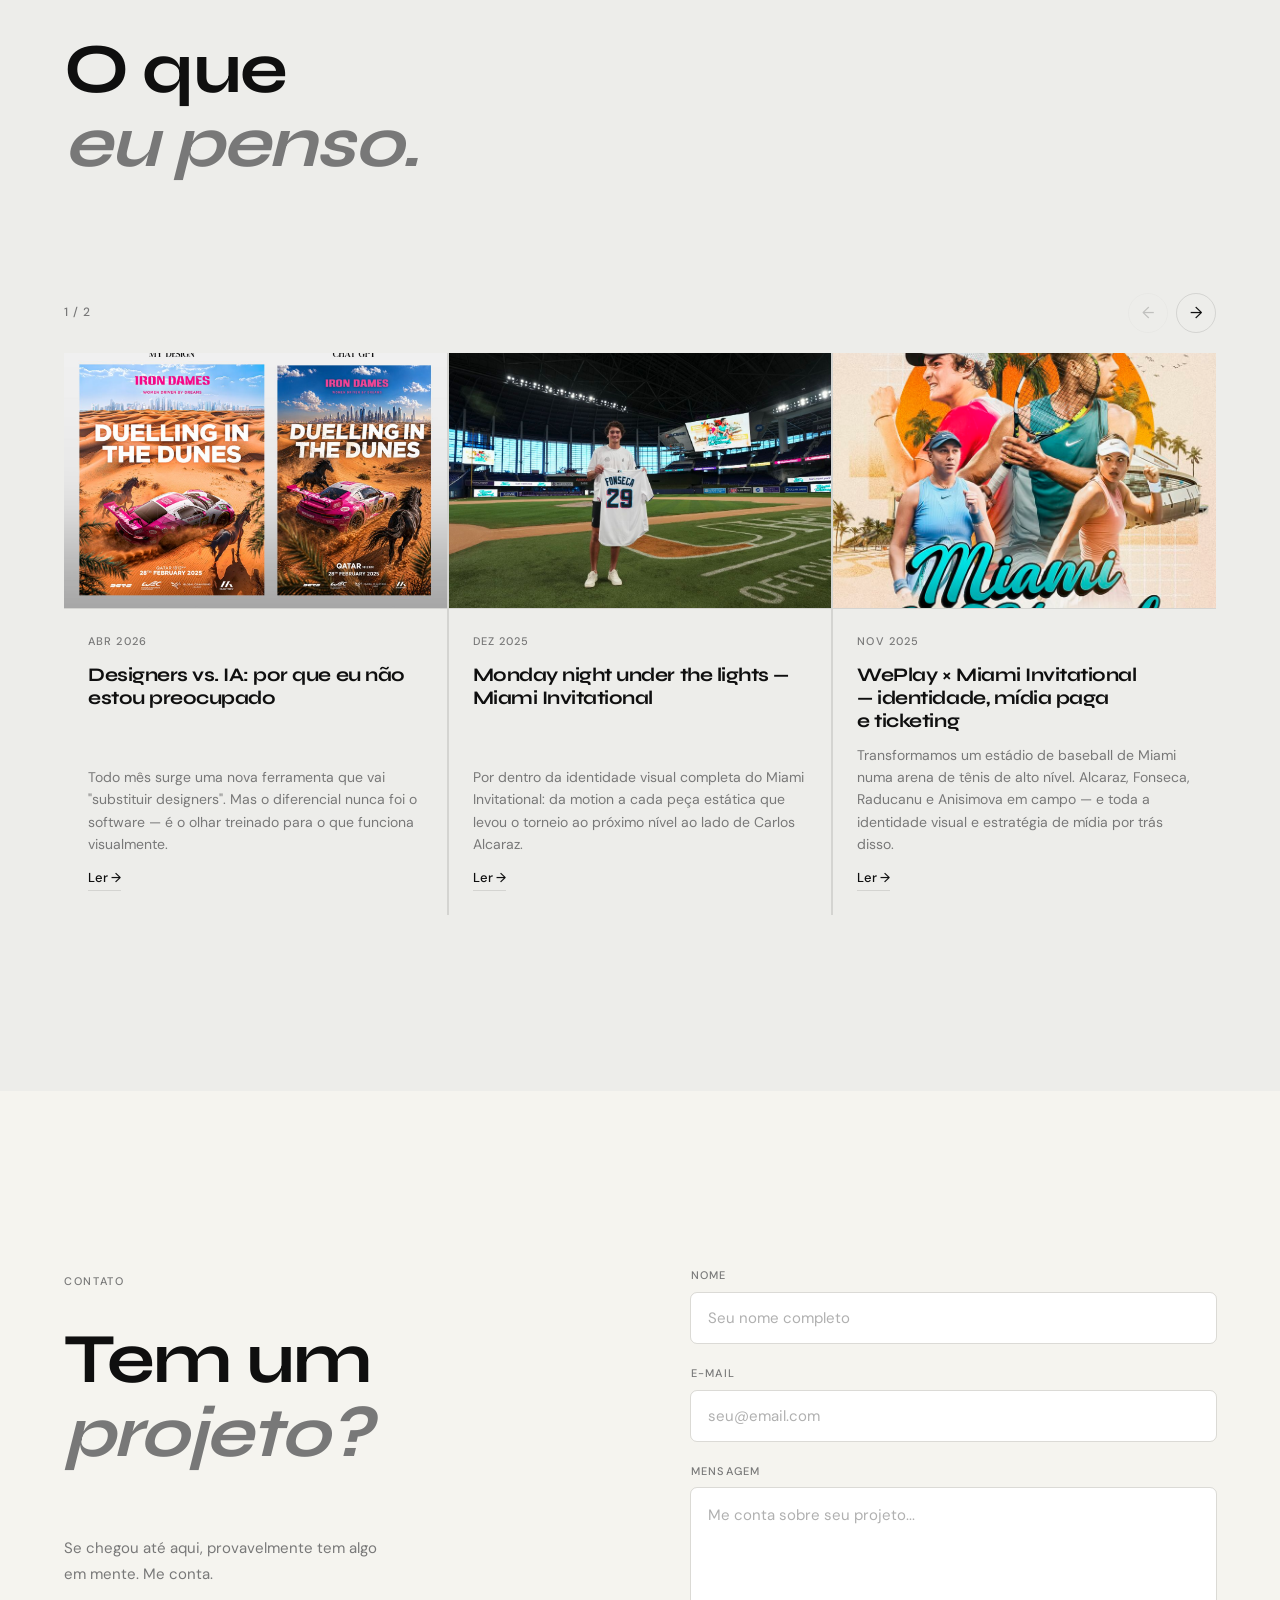
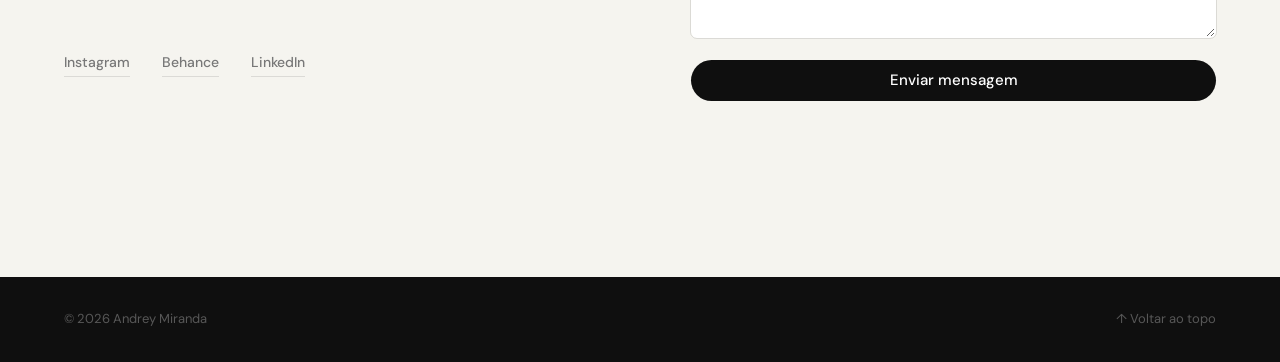
==== commit d595eeb9: "chore: bump asset version to v7.1 to bust CDN cache Forces Vercel edge cache to serve updated portfo" ====
--- a/index.html
+++ b/index.html
@@ -8,7 +8,7 @@
   <link rel="preconnect" href="https://fonts.googleapis.com" />
   <link rel="preconnect" href="https://fonts.gstatic.com" crossorigin />
   <link href="https://fonts.googleapis.com/css2?family=Syne:wght@400;500;600;700;800&family=DM+Sans:ital,opsz,wght@0,9..40,300;0,9..40,400;0,9..40,500;1,9..40,300;1,9..40,400&display=swap" rel="stylesheet" />
-  <link rel="stylesheet" href="portfolio.css?v=7.0" />
+  <link rel="stylesheet" href="portfolio.css?v=7.1" />
   <style>
     .work-card__link { width:100%; text-align:left; background:none; border:none; padding:0; display:block; }
     .work-card__link:focus-visible { outline:2px solid var(--text); outline-offset:2px; }
@@ -357,6 +357,6 @@
 
 <script src="https://cdnjs.cloudflare.com/ajax/libs/gsap/3.12.5/gsap.min.js"></script>
 <script src="https://cdnjs.cloudflare.com/ajax/libs/gsap/3.12.5/ScrollTrigger.min.js"></script>
-<script src="portfolio.js?v=7.0"></script>
+<script src="portfolio.js?v=7.1"></script>
 </body>
 </html>
--- a/portfolio.css
+++ b/portfolio.css
@@ -588,9 +588,19 @@
 /* ─── BLOG ───────────────────────────────────── */
 .blog { background:var(--bg-alt); }
 .blog .section-title em { color:var(--text-muted); }
+/* Nav de paginação */
+.blog__nav { display:flex; align-items:center; margin-bottom:1.25rem; }
+.blog__nav-counter { font-size:.75rem; font-weight:500; letter-spacing:.08em; color:var(--text-muted); margin-right:auto; }
+.blog__nav-btns { display:flex; gap:.5rem; }
+.blog__nav-btn { width:40px; height:40px; display:flex; align-items:center; justify-content:center; border:1px solid var(--border); border-radius:50%; color:var(--text); font-size:1rem; line-height:1; transition:border-color var(--dur) var(--ease), color var(--dur) var(--ease), opacity var(--dur); cursor:pointer; background:none; }
+.blog__nav-btn:hover:not(:disabled) { border-color:var(--text); color:var(--text); }
+.blog__nav-btn:disabled { opacity:.2; cursor:default; pointer-events:none; }
+/* Grid */
 .blog__grid { display:grid; grid-template-columns:repeat(3,1fr); gap:2px; background:var(--border); }
 .blog-card { background:var(--bg-alt); display:flex; flex-direction:column; }
-.blog-card__image-wrap { aspect-ratio:3/2; overflow:hidden; }
+.blog-card__image-wrap { aspect-ratio:3/2; overflow:hidden; background:var(--bg); }
+.blog-card__image-wrap img { width:100%; height:100%; object-fit:cover; display:block; transition:transform .6s cubic-bezier(.25,.46,.45,.94); }
+.blog-card:hover .blog-card__image-wrap img { transform:scale(1.05); }
 .blog-card__body { padding:1.5rem; flex:1; display:flex; flex-direction:column; gap:.75rem; border-top:1px solid var(--border); }
 .blog-card__date { font-size:.6875rem; font-weight:500; letter-spacing:.1em; text-transform:uppercase; color:var(--text-muted); }
 .blog-card__title { font-family:var(--font-display); font-size:clamp(1rem,1.5vw,1.25rem); font-weight:700; color:var(--text); line-height:1.2; flex:1; transition:color var(--dur) var(--ease); }
@@ -598,7 +608,7 @@
 .blog-card__excerpt { font-size:.875rem; color:var(--text-muted); line-height:1.6; }
 .blog-card__link { display:inline-flex; align-items:center; gap:.375rem; font-size:.8125rem; font-weight:500; color:var(--text); border-bottom:1px solid var(--border); padding-bottom:2px; transition:border-color var(--dur), color var(--dur); width:fit-content; }
 .blog-card__link:hover { color:var(--text-muted); border-color:var(--text-muted); }
-@media (max-width:768px) { .blog__grid{grid-template-columns:1fr} }
+@media (max-width:768px) { .blog__grid{grid-template-columns:1fr} .blog__nav-btn{width:36px;height:36px;} }
 
 /* ─── CONTACT ────────────────────────────────── */
 .contact { background:var(--bg); }
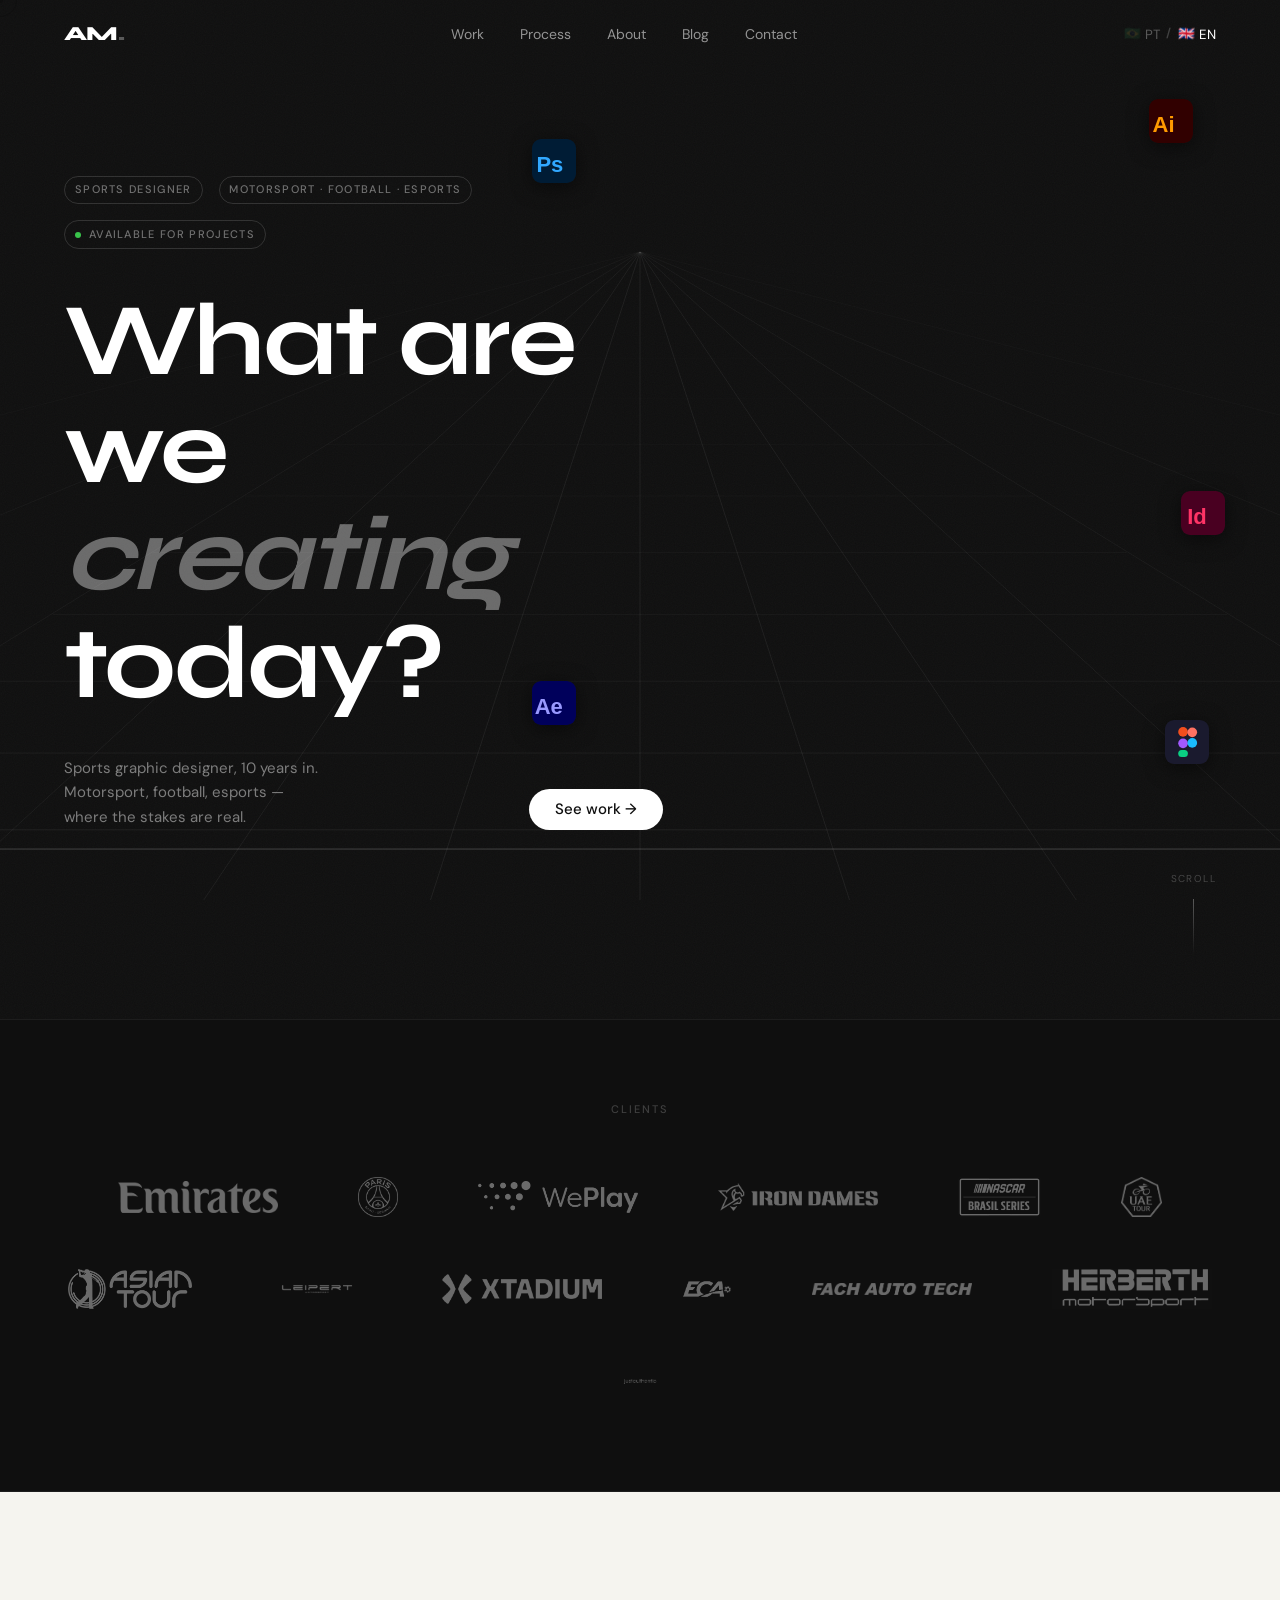
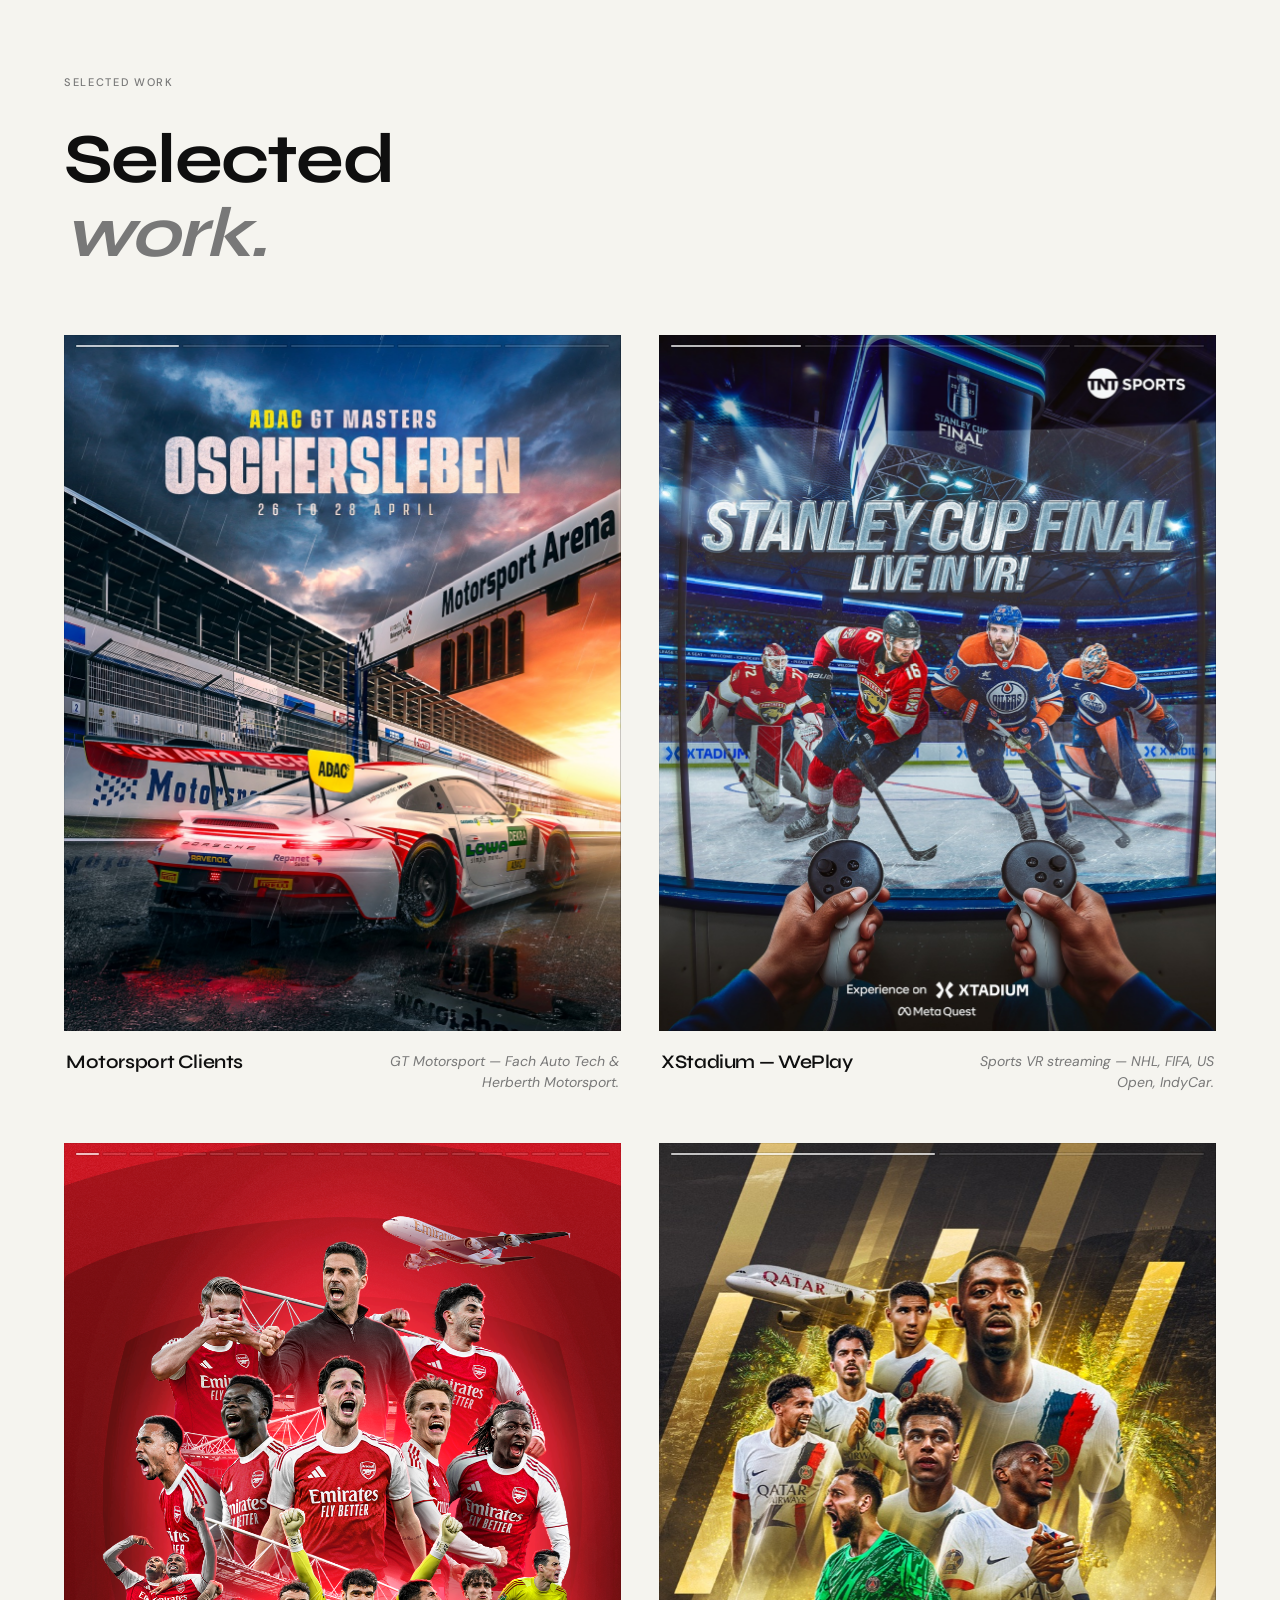
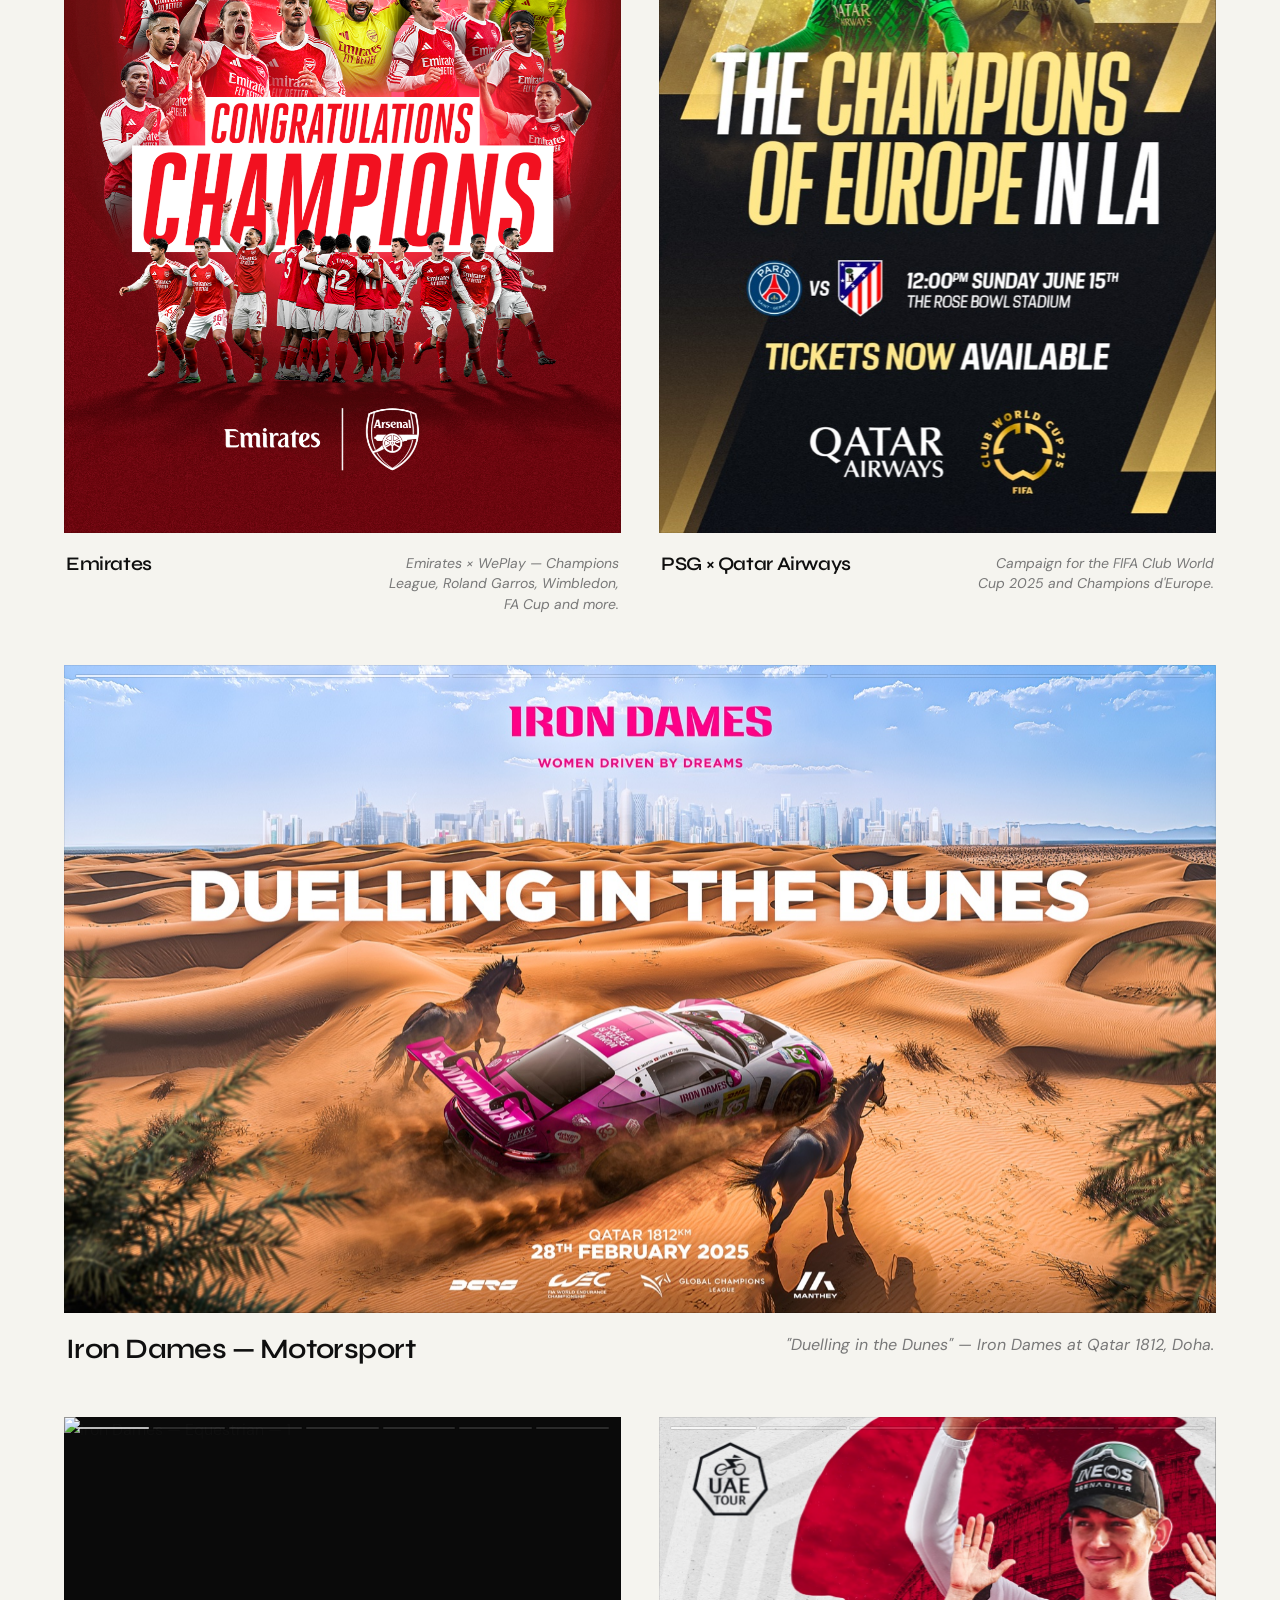
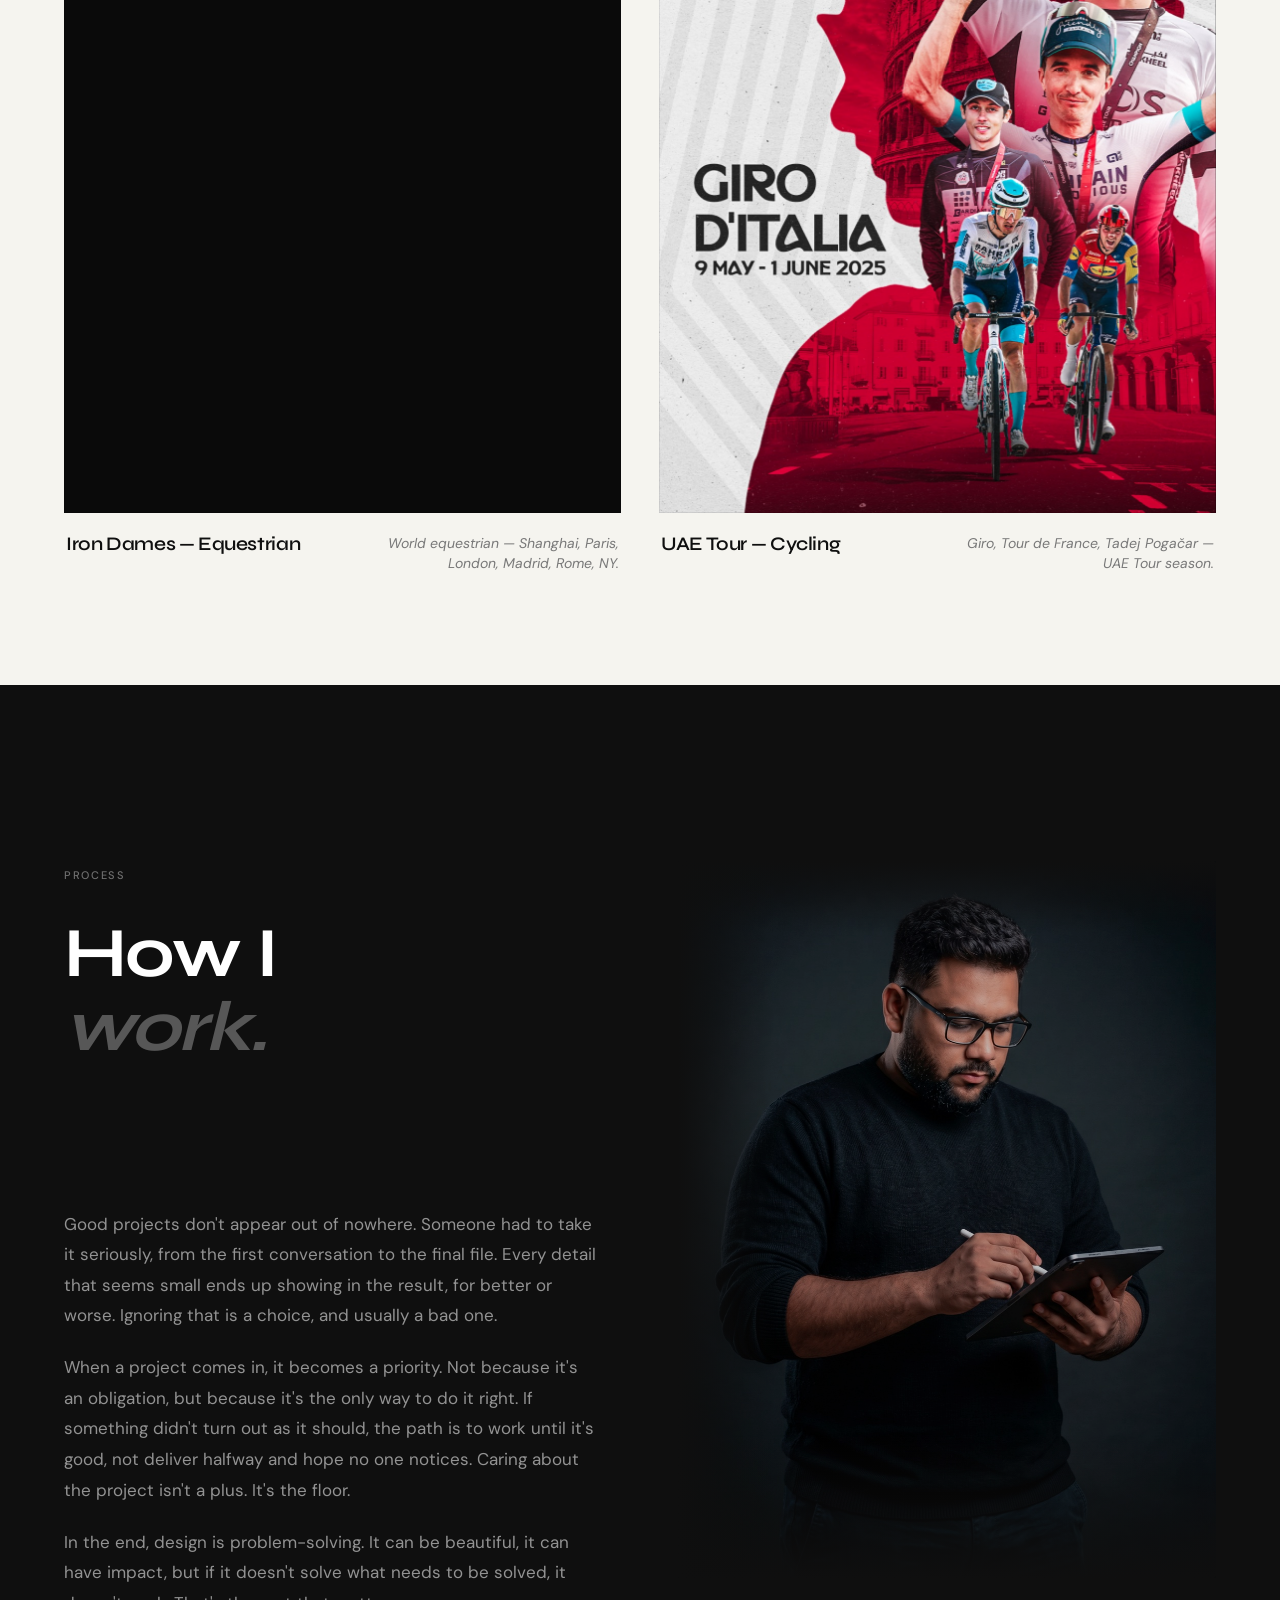
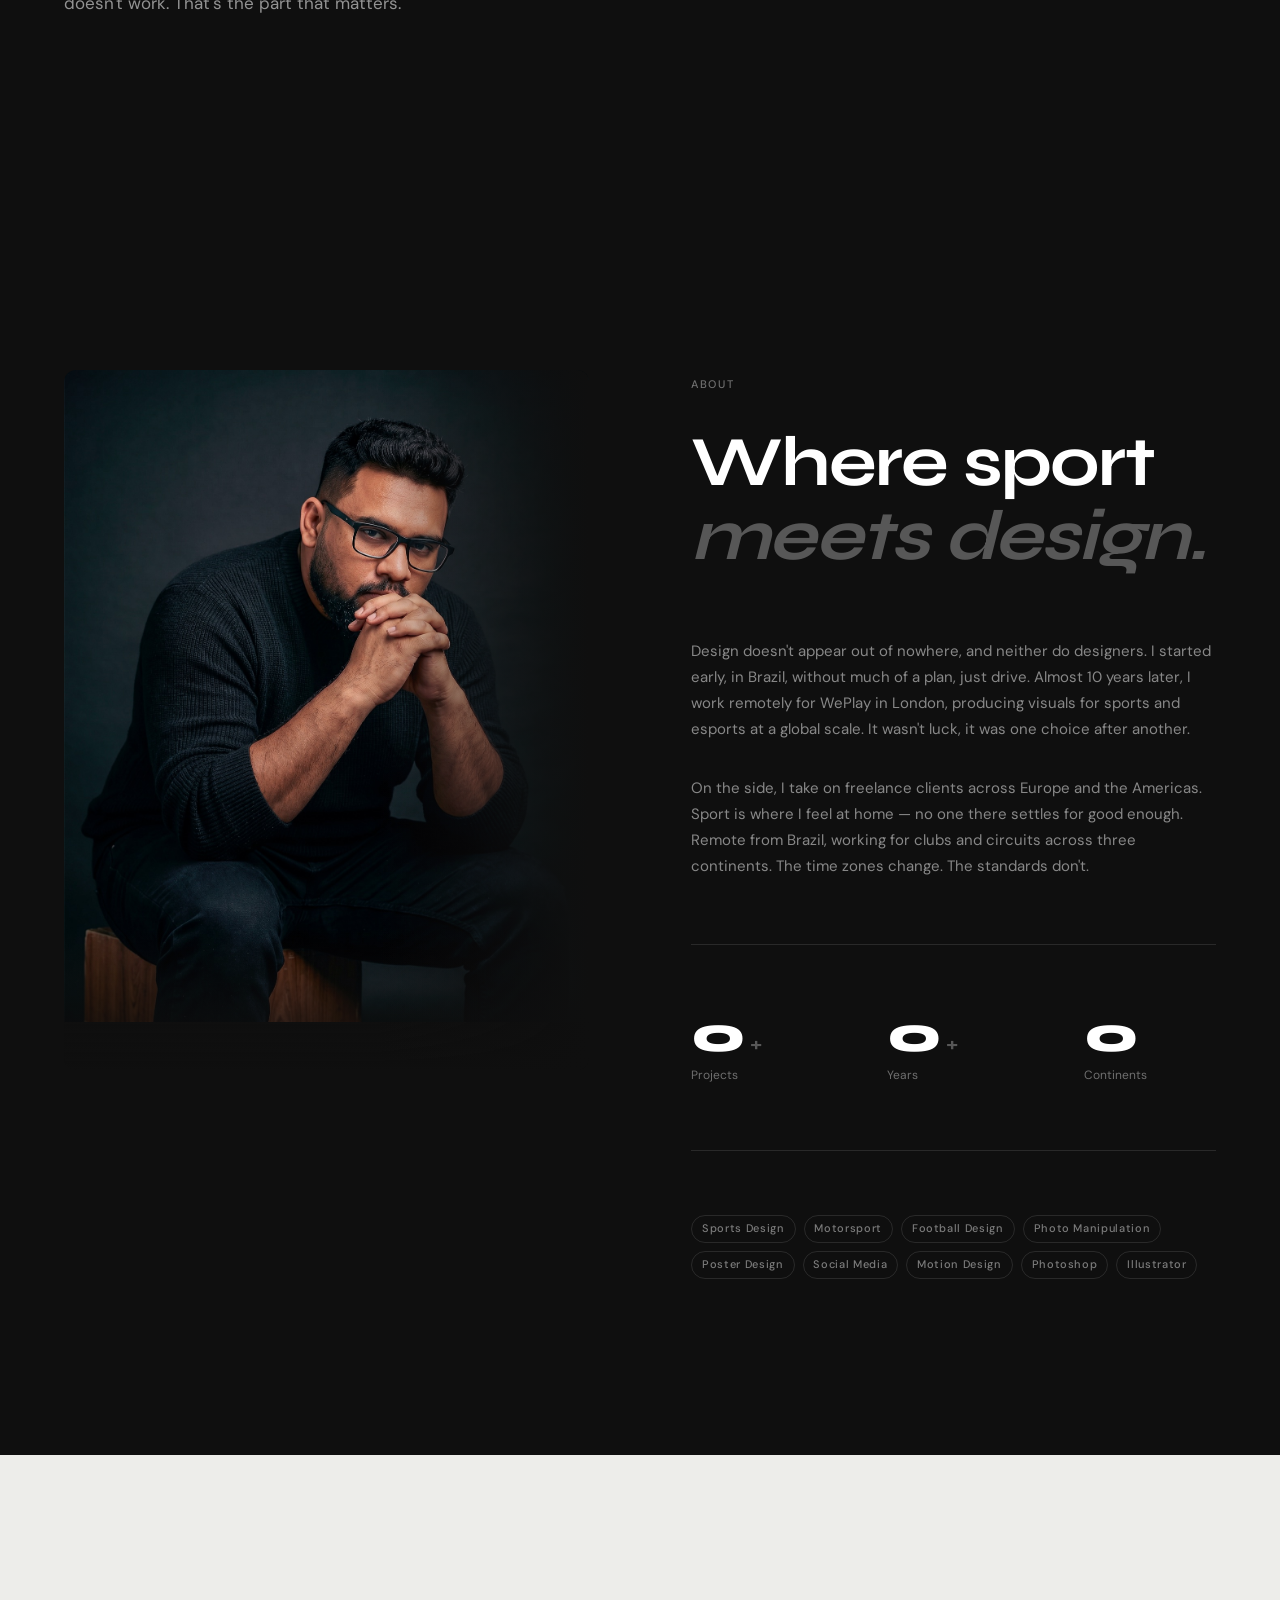
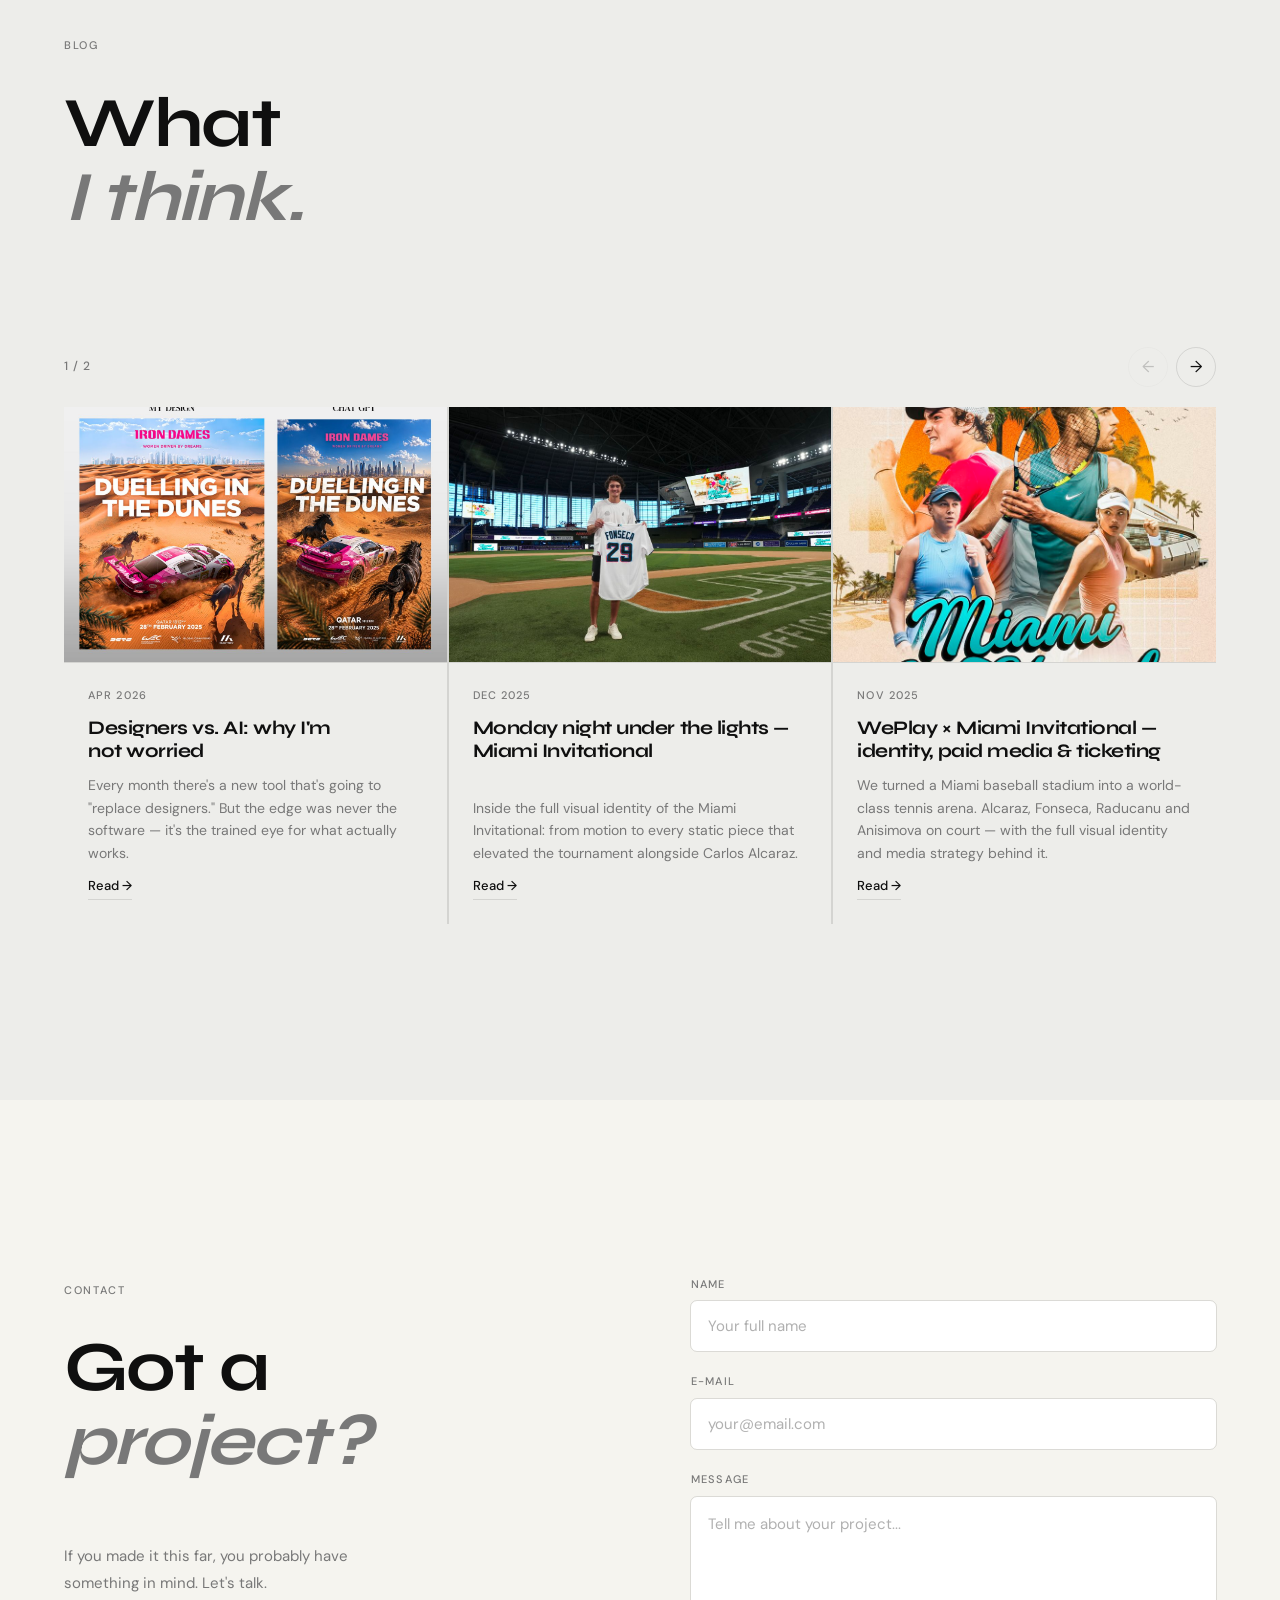
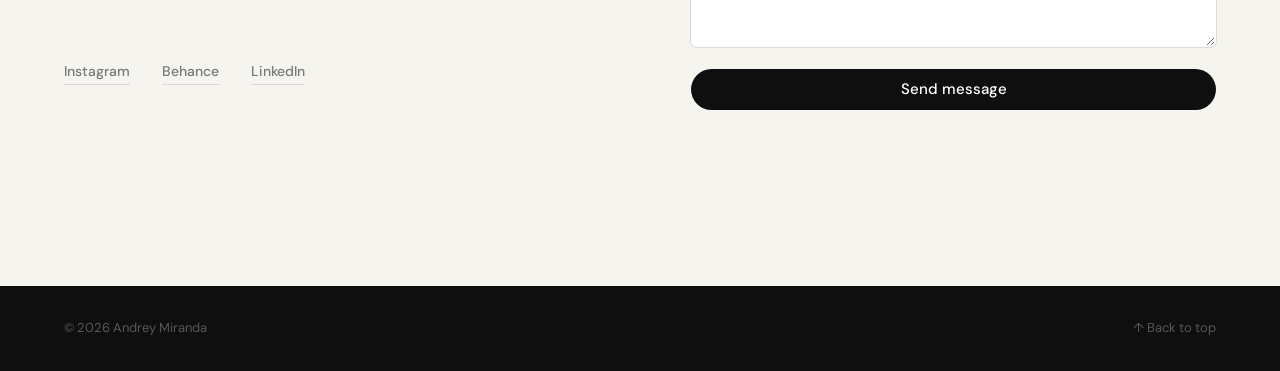
==== commit 0032a8c2: "feat(a11y+copy): accessibility audit, valid HTML headings, EN copy polish Accessibility (WCAG 2.1 AA" ====
--- a/index.html
+++ b/index.html
@@ -3,7 +3,7 @@
 <head>
   <meta charset="UTF-8" />
   <meta name="viewport" content="width=device-width, initial-scale=1.0" />
-  <meta name="description" content="Andrey Miranda — Designer gráfico com quase 10 anos criando para marcas que exigem o máximo." />
+  <meta name="description" content="Andrey Miranda — Sports graphic designer with 10 years creating for motorsport, football and esports brands worldwide." />
   <title>Andrey Miranda — Designer Gráfico</title>
   <link rel="preconnect" href="https://fonts.googleapis.com" />
   <link rel="preconnect" href="https://fonts.gstatic.com" crossorigin />
@@ -19,6 +19,9 @@
 </head>
 <body>
 
+<!-- SKIP LINK -->
+<a class="skip-link" href="#main-content">Skip to main content</a>
+
 <!-- LOADER -->
 <div id="loader" aria-hidden="true">
   <div class="loader__inner">
@@ -33,7 +36,7 @@
 
 <!-- HEADER -->
 <header id="header">
-  <nav class="nav container">
+  <nav class="nav container" aria-label="Main navigation">
     <a href="#" class="nav__logo">AM<span>.</span></a>
     <ul class="nav__links">
       <li><a href="#trabalhos" class="nav__link" data-i18n="nav.work">Trabalhos</a></li>
@@ -69,7 +72,7 @@
   </div>
 </header>
 
-<main>
+<main id="main-content">
 
   <!-- HERO -->
   <section id="hero" class="hero">
@@ -113,9 +116,9 @@
           <span class="hero__tag hero__available"><span class="hero__dot"></span><span data-i18n="hero.available">Disponível para projetos</span></span>
         </div>
         <h1 class="hero__title">
-          <div class="line-wrap"><span class="hero__line" data-i18n="hero.line1">Fazendo esporte</span></div>
-          <div class="line-wrap"><span class="hero__line"><em data-i18n="hero.line2">parecer como</em></span></div>
-          <div class="line-wrap"><span class="hero__line" data-i18n="hero.line3">deve ser.</span></div>
+          <span class="line-wrap"><span class="hero__line" data-i18n="hero.line1">Fazendo esporte</span></span>
+          <span class="line-wrap"><span class="hero__line"><em data-i18n="hero.line2">parecer como</em></span></span>
+          <span class="line-wrap"><span class="hero__line" data-i18n="hero.line3">deve ser.</span></span>
         </h1>
         <div class="hero__bottom">
           <p class="hero__desc" data-i18n="hero.desc">Sports design para equipes, atletas e marcas ao redor do mundo.</p>
@@ -157,8 +160,8 @@
       <div class="section-header">
         <span class="section-label" data-i18n="work.label">Trabalhos Selecionados</span>
         <h2 class="section-title">
-          <div class="line-wrap"><span class="title-line" data-i18n="work.t1">O que</span></div>
-          <div class="line-wrap"><span class="title-line"><em data-i18n="work.t2">eu faço.</em></span></div>
+          <span class="line-wrap"><span class="title-line" data-i18n="work.t1">O que</span></span>
+          <span class="line-wrap"><span class="title-line"><em data-i18n="work.t2">eu faço.</em></span></span>
         </h2>
       </div>
     </div>
@@ -174,8 +177,8 @@
           <div class="section-header">
             <span class="section-label" data-i18n="process.label">Como trabalho</span>
             <h2 class="section-title">
-              <div class="line-wrap"><span class="title-line" data-i18n="process.t1">Como</span></div>
-              <div class="line-wrap"><span class="title-line"><em data-i18n="process.t2">trabalho.</em></span></div>
+              <span class="line-wrap"><span class="title-line" data-i18n="process.t1">Como</span></span>
+              <span class="line-wrap"><span class="title-line"><em data-i18n="process.t2">trabalho.</em></span></span>
             </h2>
           </div>
           <div class="process__steps" id="processSteps"></div>
@@ -209,8 +212,8 @@
         <div class="about__content">
           <span class="section-label about__label" data-i18n="about.label">Sobre mim</span>
           <h2 class="section-title about__title">
-            <div class="line-wrap"><span class="title-line" data-i18n="about.t1">Onde o esporte</span></div>
-            <div class="line-wrap"><span class="title-line"><em data-i18n="about.t2">encontra o design.</em></span></div>
+            <span class="line-wrap"><span class="title-line" data-i18n="about.t1">Onde o esporte</span></span>
+            <span class="line-wrap"><span class="title-line"><em data-i18n="about.t2">encontra o design.</em></span></span>
           </h2>
           <p class="about__text" data-i18n="about.p1">Comecei a trabalhar com design muito cedo, sempre buscando aprender mais. Hoje, com quase 10 anos de experiência, estou focado no Design Esportivo — criando composições cinemáticas que transformam atletas e equipes em ícones visuais.</p>
           <p class="about__text" data-i18n-html="about.p2html">Atualmente na <strong>WePlay</strong> (Londres), produzo conteúdo visual para esportes e esports ao redor do mundo. Paralelamente, atendo clientes freelance — de equipes de motorsport europeias a marcas de futebol e entretenimento esportivo.</p>
@@ -250,8 +253,8 @@
       <div class="section-header">
         <span class="section-label" data-i18n="blog.label">Blog</span>
         <h2 class="section-title">
-          <div class="line-wrap"><span class="title-line" data-i18n="blog.t1">Pensamentos</span></div>
-          <div class="line-wrap"><span class="title-line"><em data-i18n="blog.t2">sobre design.</em></span></div>
+          <span class="line-wrap"><span class="title-line" data-i18n="blog.t1">Pensamentos</span></span>
+          <span class="line-wrap"><span class="title-line"><em data-i18n="blog.t2">sobre design.</em></span></span>
         </h2>
       </div>
       <div class="blog__grid" id="blogGrid"></div>
@@ -265,8 +268,8 @@
         <div class="contact__left">
           <span class="section-label" data-i18n="contact.label">Contato</span>
           <h2 class="section-title contact__title">
-            <div class="line-wrap"><span class="title-line" data-i18n="contact.t1">Vamos criar</span></div>
-            <div class="line-wrap"><span class="title-line"><em data-i18n="contact.t2">projeto?</em></span></div>
+            <span class="line-wrap"><span class="title-line" data-i18n="contact.t1">Vamos criar</span></span>
+            <span class="line-wrap"><span class="title-line"><em data-i18n="contact.t2">projeto?</em></span></span>
           </h2>
           <p class="contact__desc" data-i18n="contact.desc">Tem um projeto esportivo em mente? Me conta. Atendo clientes de todo o mundo.</p>
           <div class="contact__socials">
@@ -331,11 +334,11 @@
     <a href="#" class="btn btn--outline magnetic" id="lbLink" target="_blank" rel="noopener noreferrer">Ver no Behance →</a>
     <div class="lightbox__nav">
       <span class="lightbox__counter" id="lbCounter">1 / 5</span>
-      <button class="lightbox__arrow magnetic" id="lbPrev" aria-label="Projeto anterior">←</button>
-      <button class="lightbox__arrow magnetic" id="lbNext" aria-label="Próximo projeto">→</button>
-    </div>
-  </div>
-  <button class="lightbox__close magnetic" id="lbClose" aria-label="Fechar">✕</button>
+      <button class="lightbox__arrow magnetic" id="lbPrev">←</button>
+      <button class="lightbox__arrow magnetic" id="lbNext">→</button>
+    </div>
+  </div>
+  <button class="lightbox__close magnetic" id="lbClose">✕</button>
 </div>
 
 <!-- TWEAKS -->
--- a/portfolio.css
+++ b/portfolio.css
@@ -34,6 +34,10 @@
   --mobile-safe-bot: 0px;
 }
 
+/* ─── SKIP LINK ──────────────────────────────── */
+.skip-link { position:absolute; left:-9999px; top:auto; width:1px; height:1px; overflow:hidden; }
+.skip-link:focus { position:fixed; left:1rem; top:1rem; width:auto; height:auto; overflow:visible; padding:0.5rem 1.25rem; background:var(--dark); color:var(--white); font-family:var(--font-body); font-size:0.875rem; font-weight:500; border-radius:var(--radius-sm); z-index:10000; outline:2px solid var(--white); outline-offset:2px; }
+
 /* ─── TYPOGRAPHY ─────────────────────────────── */
 h1,h2,h3,h4 { font-family: var(--font-display); font-weight:700; line-height:1.05; letter-spacing:-0.025em; text-wrap: pretty; }
 h1 { font-size: clamp(3rem,8vw,8rem); }
@@ -71,11 +75,11 @@
 /* ─── CURSOR ─────────────────────────────────── */
 #cursor-dot, #cursor-ring { position:fixed; top:0; left:0; pointer-events:none; z-index:9998; border-radius:50%; transform:translate(-50%,-50%); will-change:transform; }
 #cursor-dot { width:5px; height:5px; background:var(--text); }
-#cursor-ring { width:34px; height:34px; border:1.5px solid rgba(15,15,15,0.35); transition: width .35s var(--ease-out), height .35s var(--ease-out), background .35s var(--ease-out), border-color .35s var(--ease-out), opacity .3s; }
-#cursor-ring.is-hovering { width:52px; height:52px; background:rgba(15,15,15,0.05); border-color:rgba(15,15,15,0.18); }
+#cursor-ring { width:34px; height:34px; border:1.5px solid rgba(15,15,15,0.55); transition: width .35s var(--ease-out), height .35s var(--ease-out), background .35s var(--ease-out), border-color .35s var(--ease-out), opacity .3s; }
+#cursor-ring.is-hovering { width:52px; height:52px; background:rgba(15,15,15,0.06); border-color:rgba(15,15,15,0.3); }
 body.cursor-light #cursor-dot { background:var(--white); }
-body.cursor-light #cursor-ring { border-color:rgba(255,255,255,0.35); }
-body.cursor-light #cursor-ring.is-hovering { background:rgba(255,255,255,0.08); border-color:rgba(255,255,255,0.2); }
+body.cursor-light #cursor-ring { border-color:rgba(255,255,255,0.6); }
+body.cursor-light #cursor-ring.is-hovering { background:rgba(255,255,255,0.08); border-color:rgba(255,255,255,0.35); }
 @media (hover:none) { #cursor-dot,#cursor-ring{display:none} body,a,button{cursor:auto} }
 
 /* ─── NAV ────────────────────────────────────── */
@@ -93,9 +97,13 @@
 
 /* Lang toggle */
 .lang-toggle { display:flex; align-items:center; gap:0.375rem; font-size:0.75rem; font-weight:600; letter-spacing:0.1em; }
-.lang-toggle__opt { color:rgba(255,255,255,0.3); transition:color var(--dur) var(--ease); }
+.lang-toggle__opt { display:inline-flex; align-items:center; gap:0.3em; color:rgba(255,255,255,0.3); transition:color var(--dur) var(--ease); }
 .lang-toggle__opt.is-active { color:var(--white); }
 .lang-toggle__sep { color:rgba(255,255,255,0.2); }
+.lang-toggle__opt::before { font-size:1em; line-height:1; opacity:0.5; transition:opacity var(--dur) var(--ease); filter:saturate(0.6); }
+.lang-toggle__opt.is-active::before { opacity:1; filter:saturate(1); }
+.lang-toggle__opt[data-l="pt"]::before { content:'🇧🇷'; }
+.lang-toggle__opt[data-l="en"]::before { content:'🇬🇧'; }
 
 /* Mobile menu button */
 .nav__menu-btn { display:none; flex-direction:column; justify-content:center; gap:5px; width:28px; height:28px; }
@@ -598,12 +606,13 @@
 /* Grid */
 .blog__grid { display:grid; grid-template-columns:repeat(3,1fr); gap:2px; background:var(--border); }
 .blog-card { background:var(--bg-alt); display:flex; flex-direction:column; }
-.blog-card__image-wrap { aspect-ratio:3/2; overflow:hidden; background:var(--bg); }
+.blog-card__image-wrap { aspect-ratio:3/2; overflow:hidden; background:var(--bg); display:block; cursor:pointer; }
 .blog-card__image-wrap img { width:100%; height:100%; object-fit:cover; display:block; transition:transform .6s cubic-bezier(.25,.46,.45,.94); }
 .blog-card:hover .blog-card__image-wrap img { transform:scale(1.05); }
 .blog-card__body { padding:1.5rem; flex:1; display:flex; flex-direction:column; gap:.75rem; border-top:1px solid var(--border); }
 .blog-card__date { font-size:.6875rem; font-weight:500; letter-spacing:.1em; text-transform:uppercase; color:var(--text-muted); }
 .blog-card__title { font-family:var(--font-display); font-size:clamp(1rem,1.5vw,1.25rem); font-weight:700; color:var(--text); line-height:1.2; flex:1; transition:color var(--dur) var(--ease); }
+.blog-card__title a { color:inherit; text-decoration:none; }
 .blog-card:hover .blog-card__title { color:var(--text-muted); }
 .blog-card__excerpt { font-size:.875rem; color:var(--text-muted); line-height:1.6; }
 .blog-card__link { display:inline-flex; align-items:center; gap:.375rem; font-size:.8125rem; font-weight:500; color:var(--text); border-bottom:1px solid var(--border); padding-bottom:2px; transition:border-color var(--dur), color var(--dur); width:fit-content; }
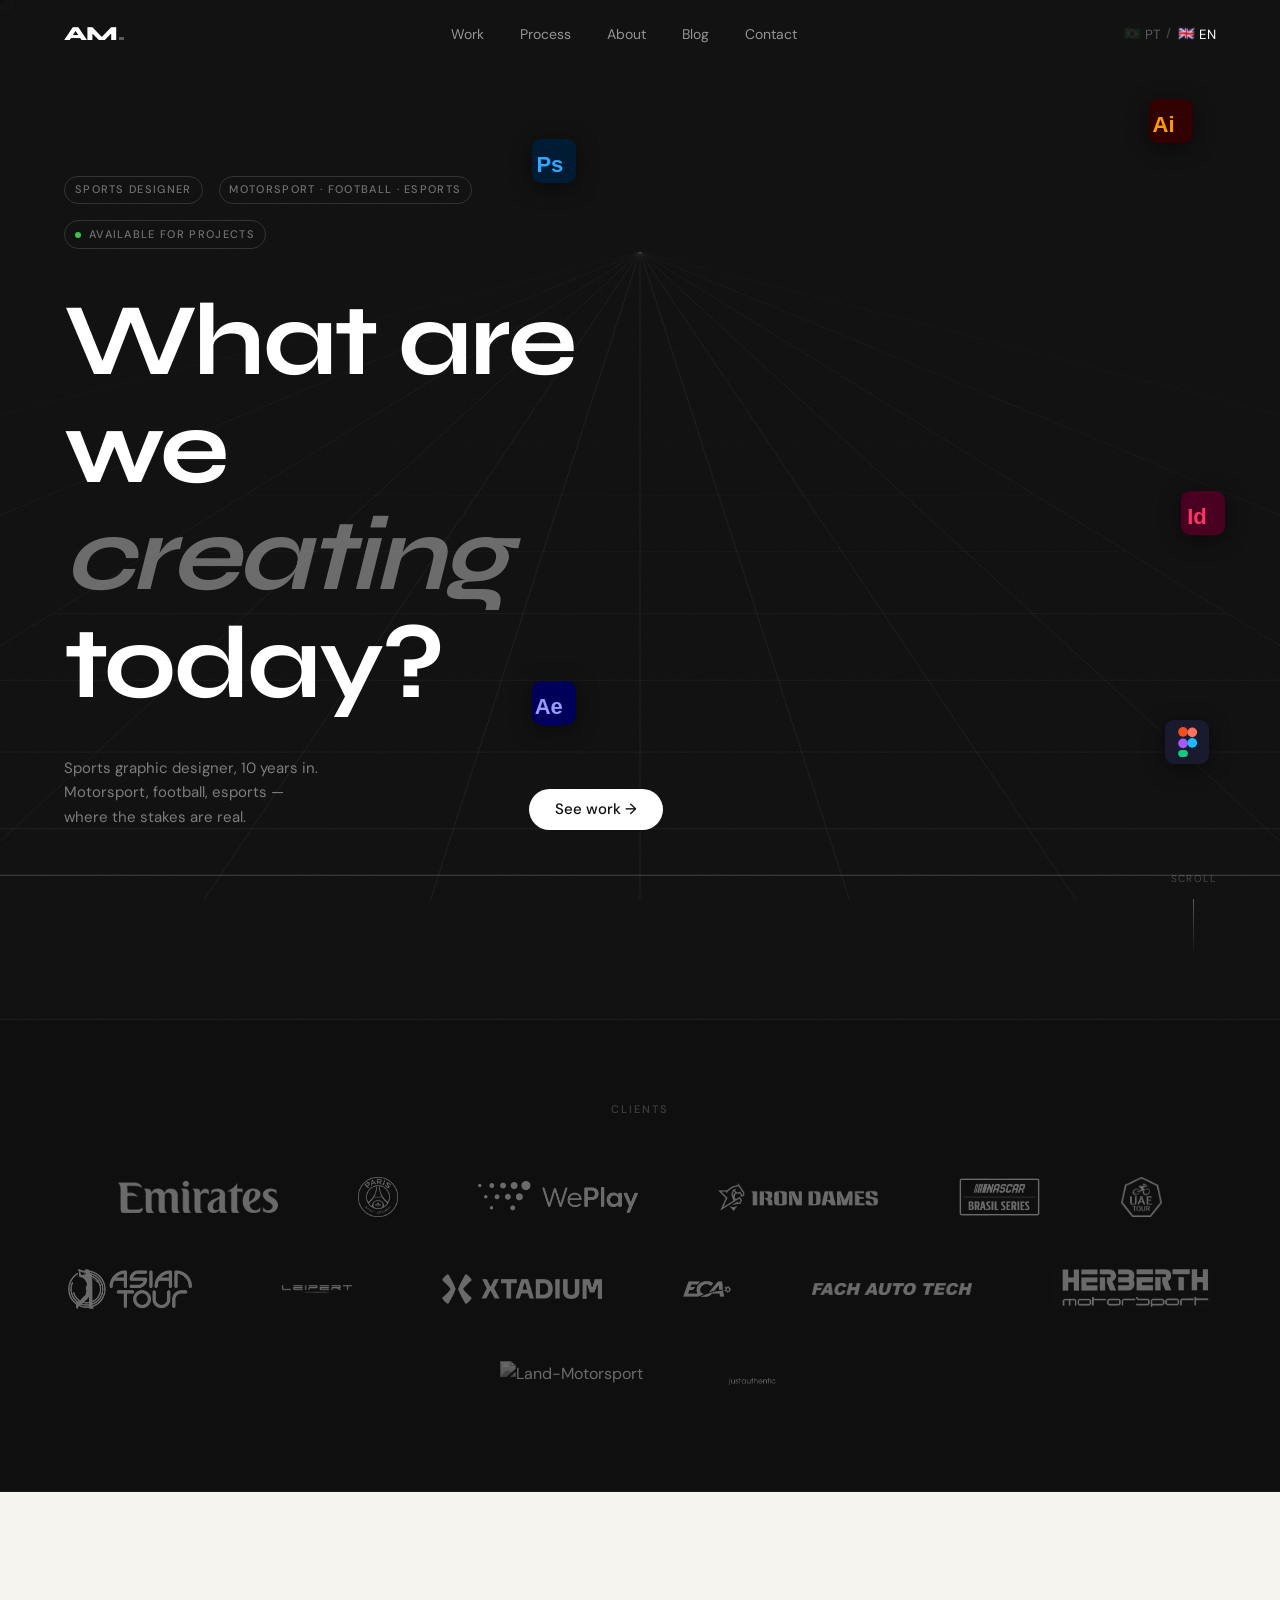
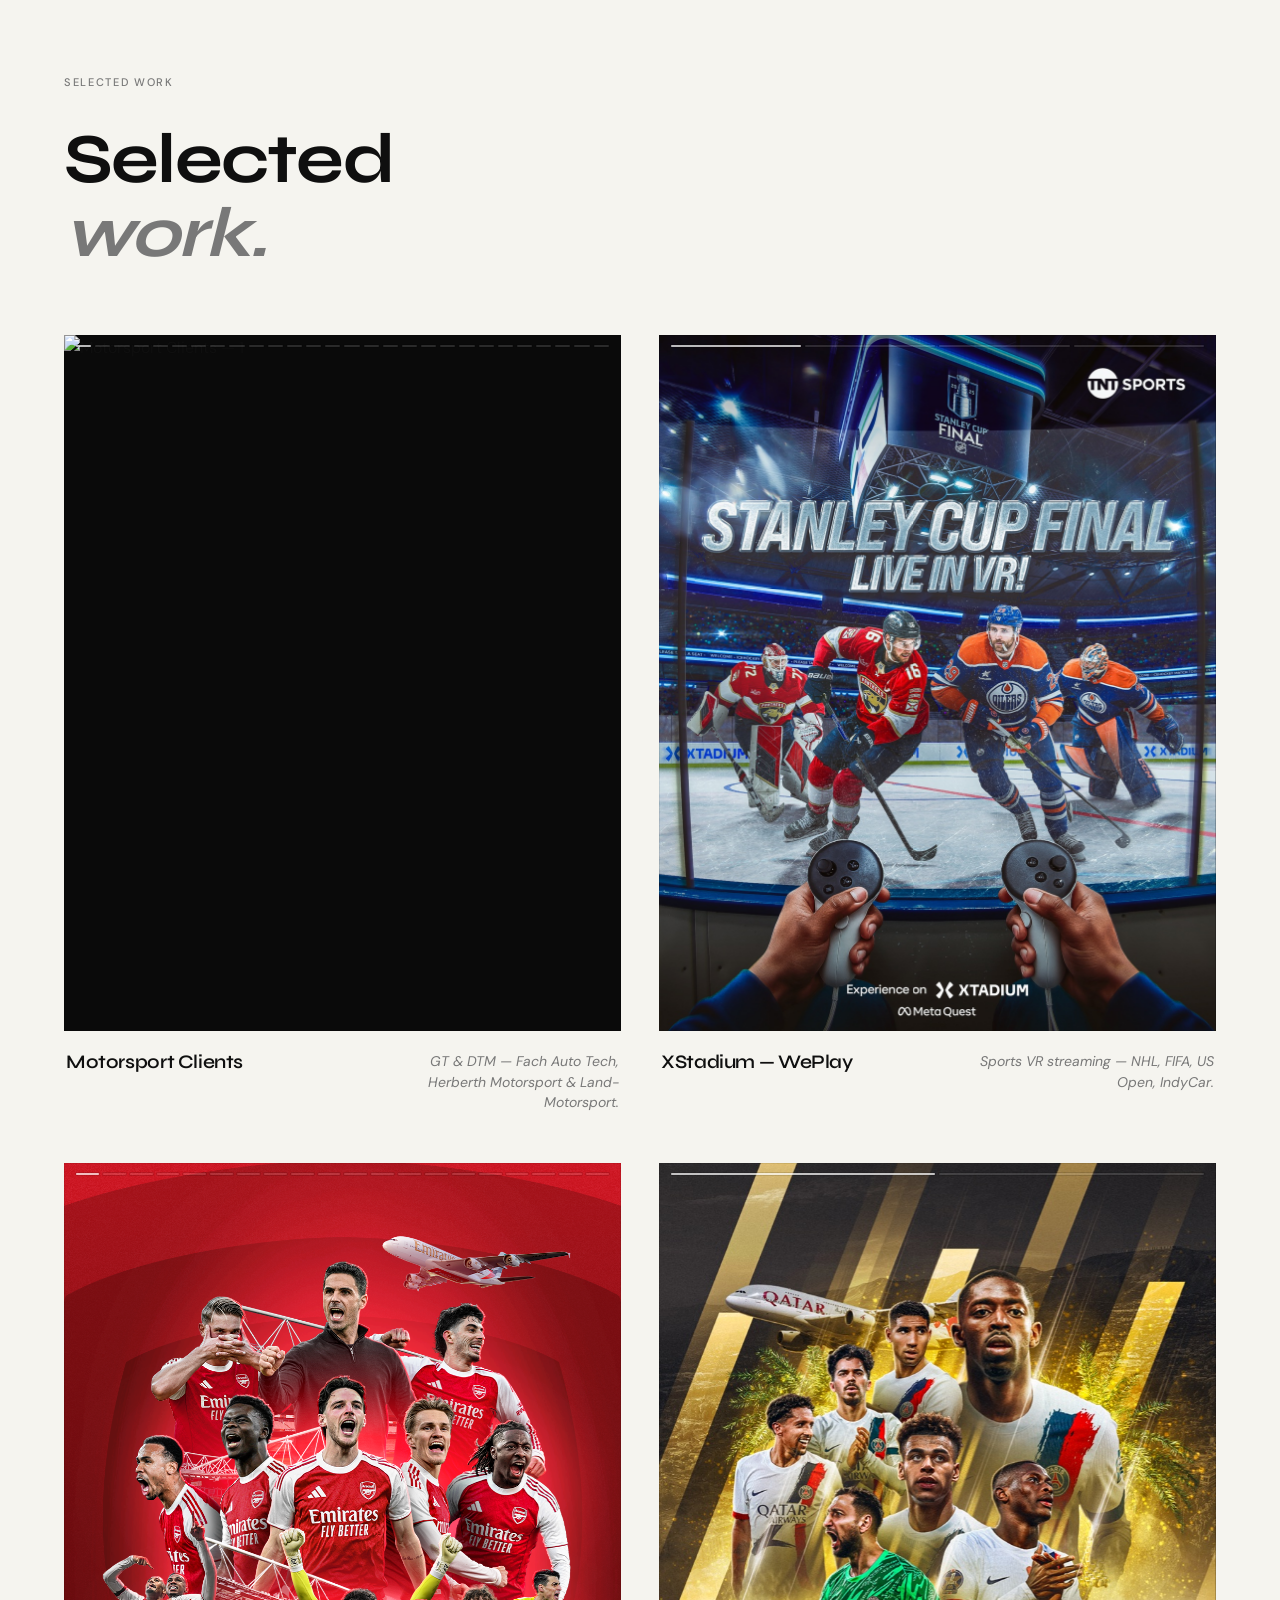
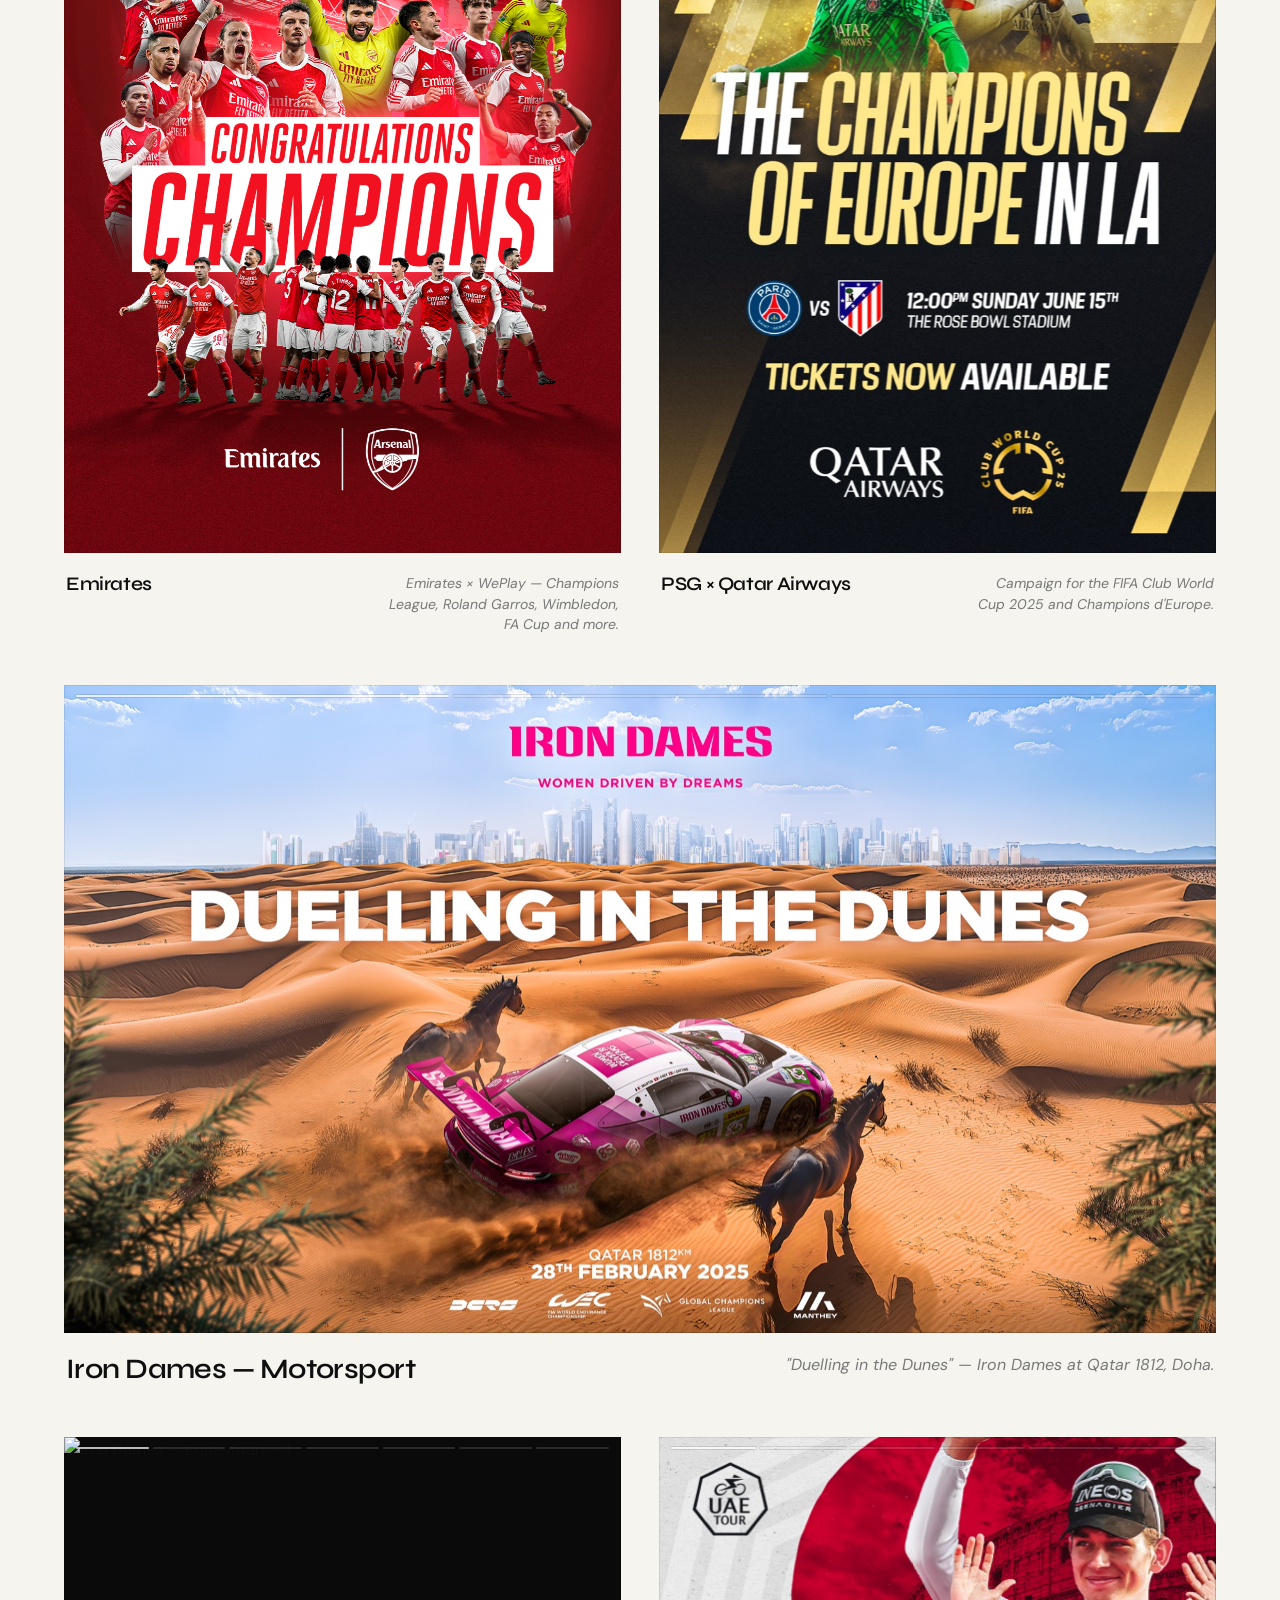
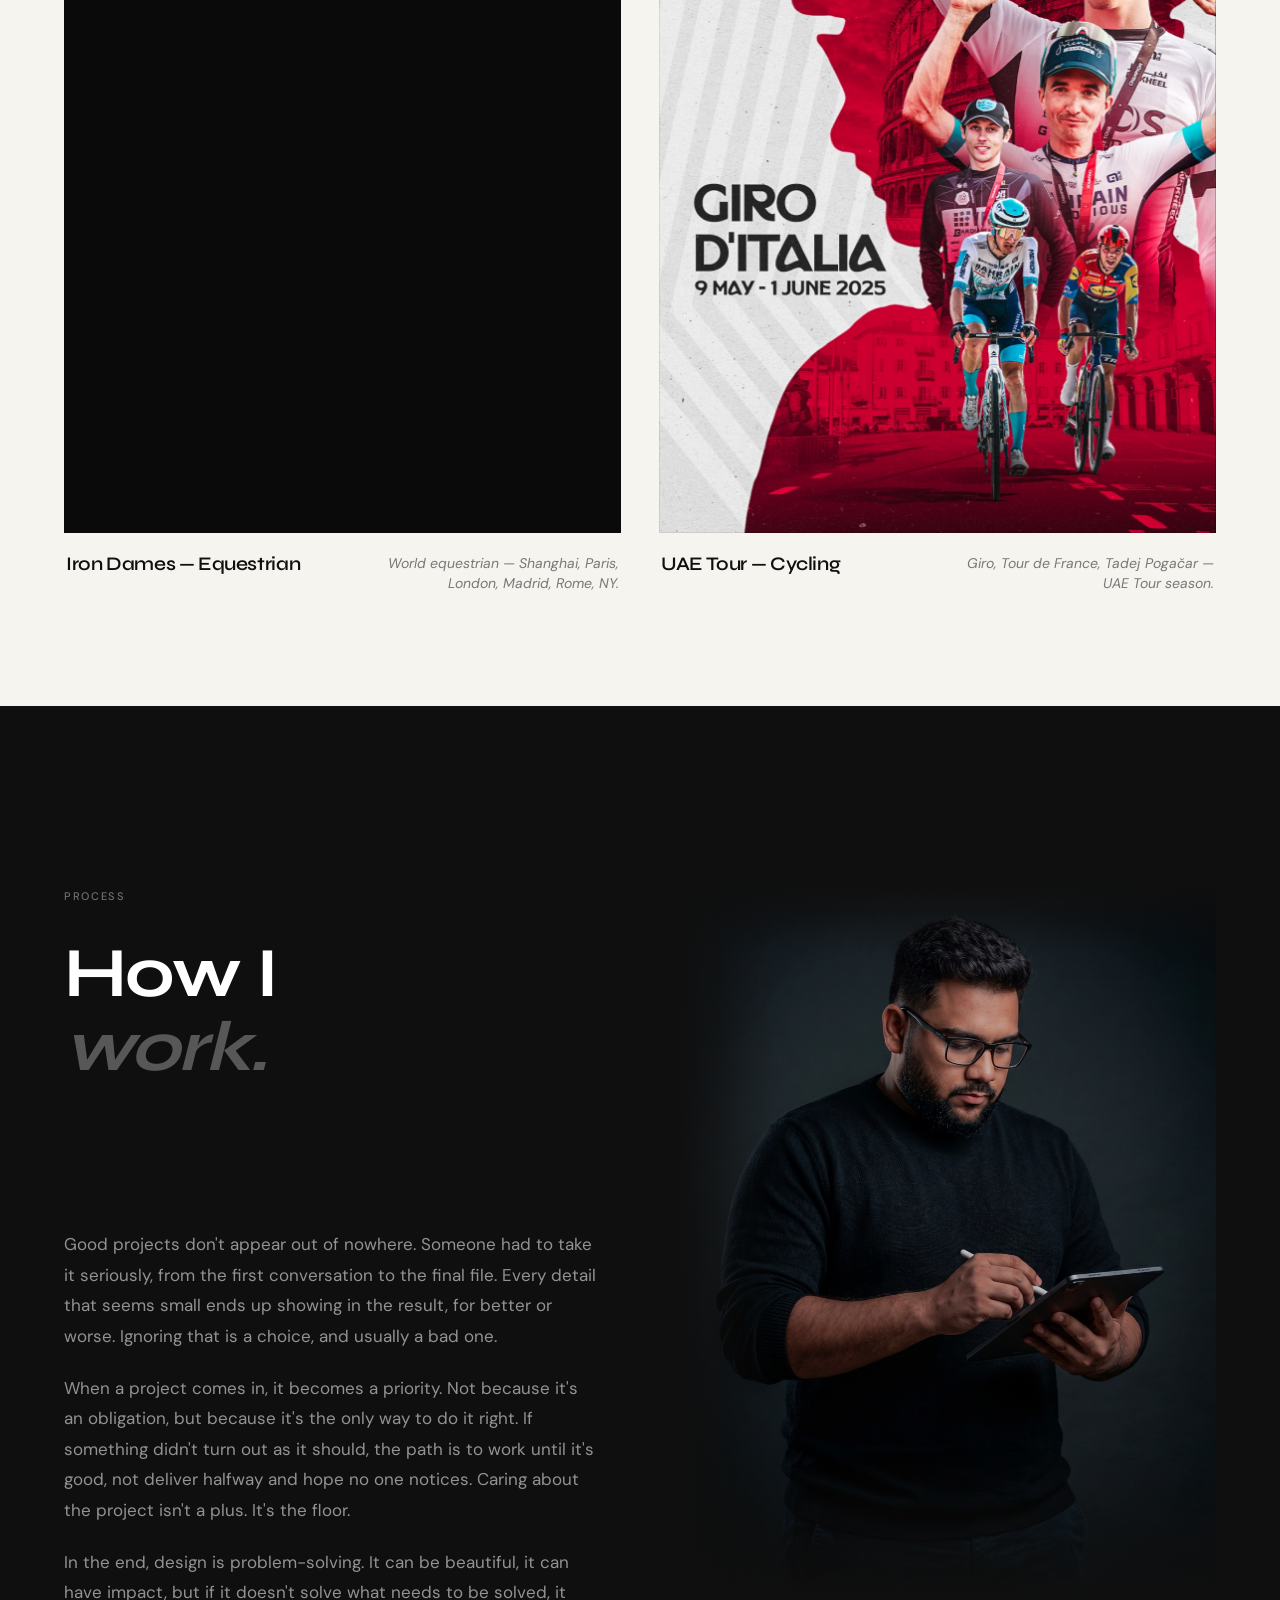
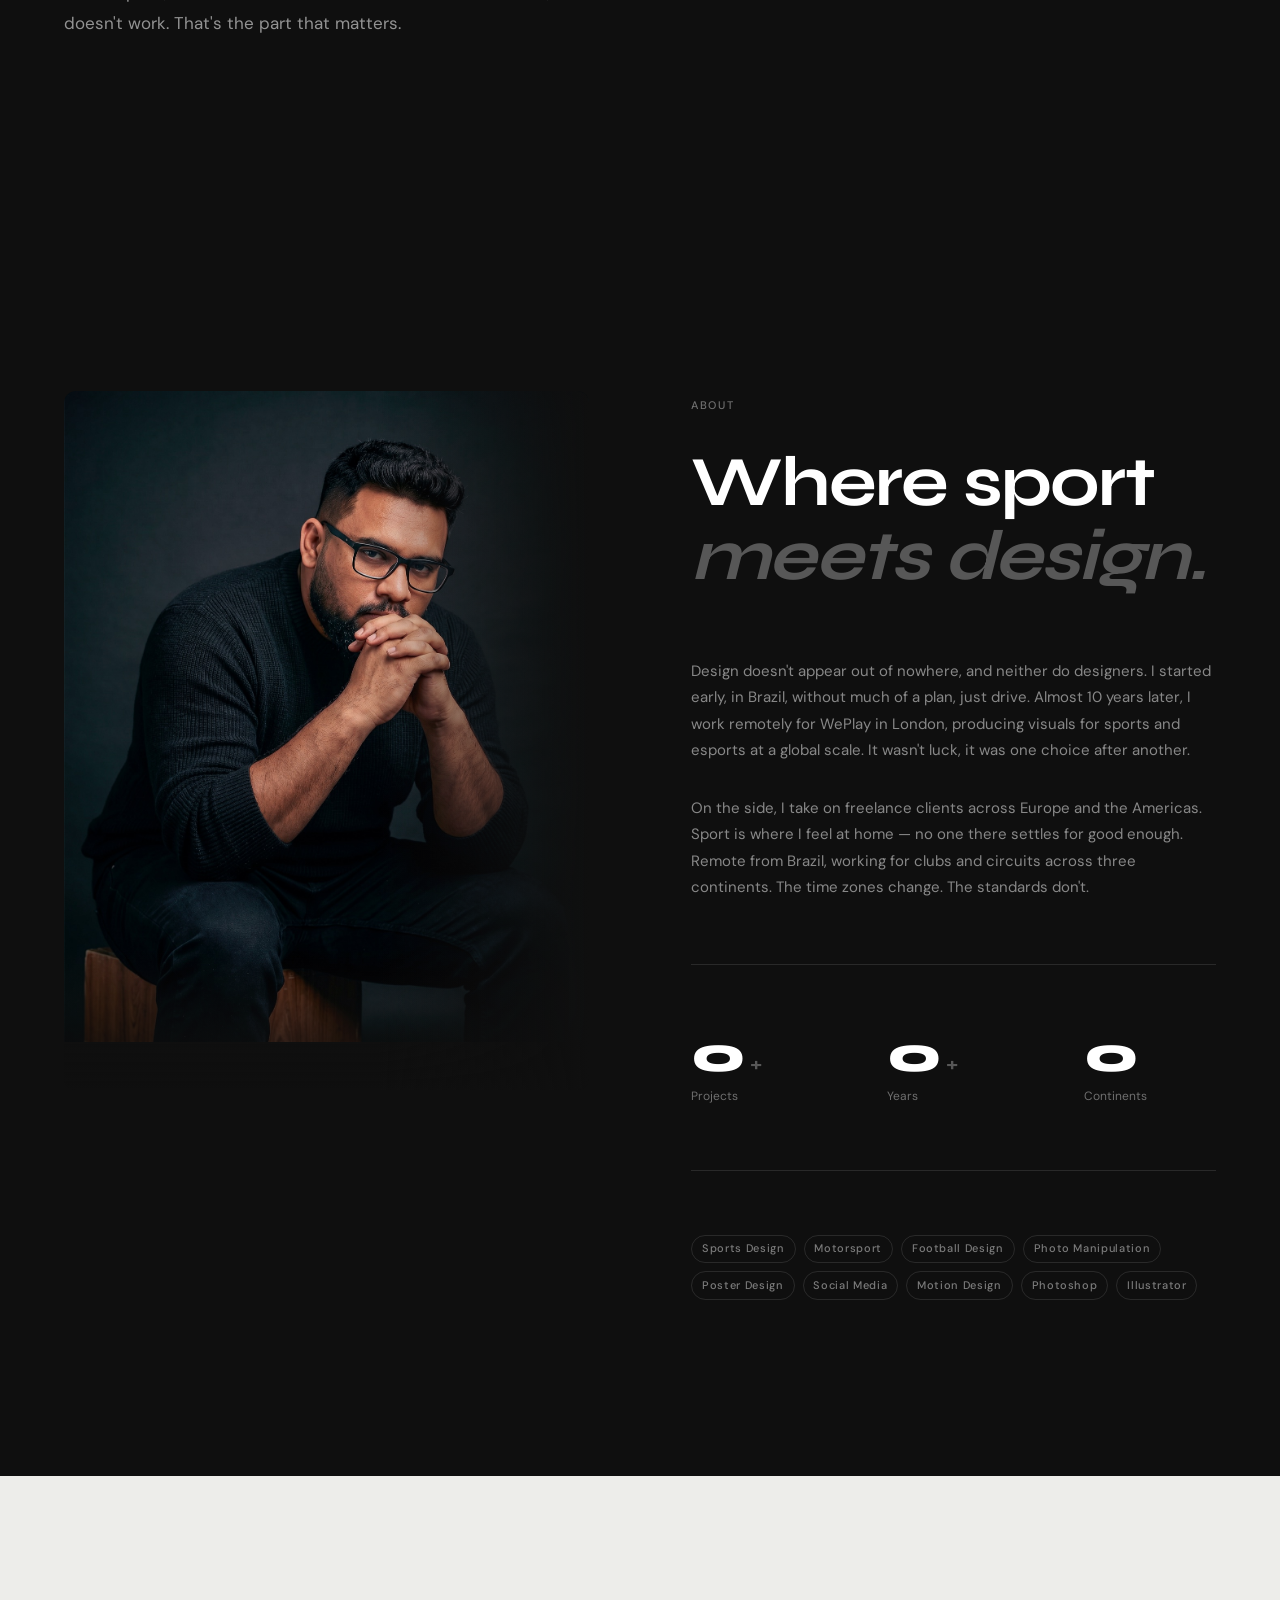
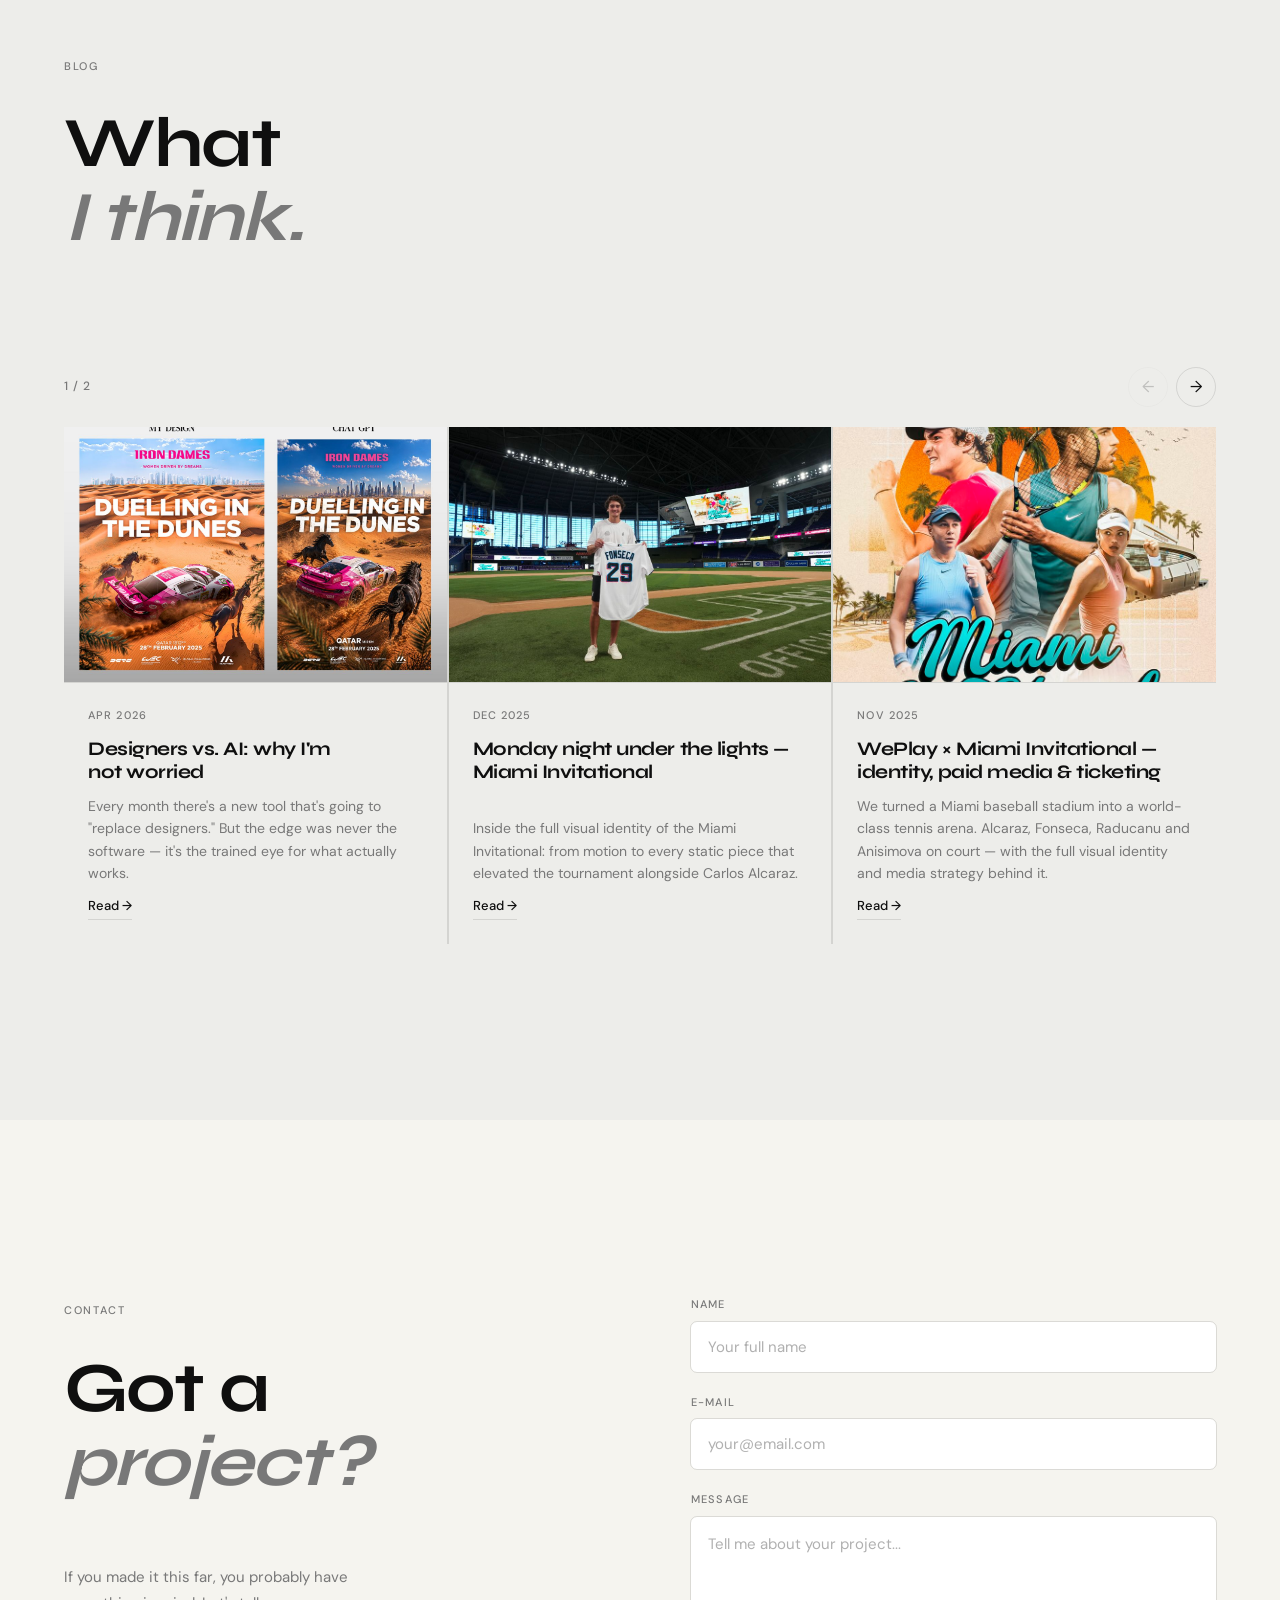
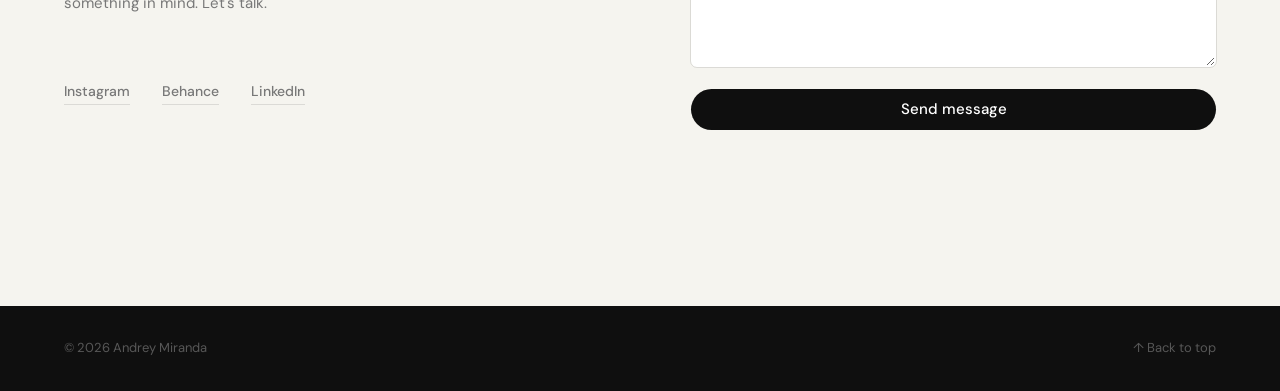
==== commit 46393684: "feat(clients): add Land-Motorsport logo, boost Just Authentic size Add Land-Motorsport to the client" ====
--- a/index.html
+++ b/index.html
@@ -148,8 +148,9 @@
         <figure class="client-logo"><img src="assets/clients/Xstadium.png"       alt="Xstadium"       class="client-logo__img" loading="lazy"></figure>
         <figure class="client-logo"><img src="assets/clients/ECA.png"            alt="ECA"            class="client-logo__img" loading="lazy"></figure>
         <figure class="client-logo"><img src="assets/clients/Fach Auto Tech.png" alt="Fach Auto Tech" class="client-logo__img" loading="lazy"></figure>
-        <figure class="client-logo"><img src="assets/clients/Heberth.png"        alt="Heberth"        class="client-logo__img" loading="lazy"></figure>
-        <figure class="client-logo"><img src="assets/clients/Just Authentic.png" alt="Just Authentic" class="client-logo__img" loading="lazy"></figure>
+        <figure class="client-logo"><img src="assets/clients/Heberth.png"         alt="Heberth"         class="client-logo__img" loading="lazy"></figure>
+        <figure class="client-logo"><img src="assets/clients/Land Motorsport.png" alt="Land-Motorsport" class="client-logo__img" loading="lazy"></figure>
+        <figure class="client-logo"><img src="assets/clients/Just Authentic.png"  alt="Just Authentic"  class="client-logo__img client-logo__img--boost" loading="lazy"></figure>
       </div>
     </div>
   </section>
--- a/portfolio.css
+++ b/portfolio.css
@@ -248,6 +248,7 @@
   filter: grayscale(0);
   transform: scale(1.06);
 }
+.client-logo__img--boost { height: 58px; max-width: 200px; }
 @media (max-width: 600px) {
   .clients__grid { gap: 2rem 2.5rem; }
   .client-logo { height: 28px; }
